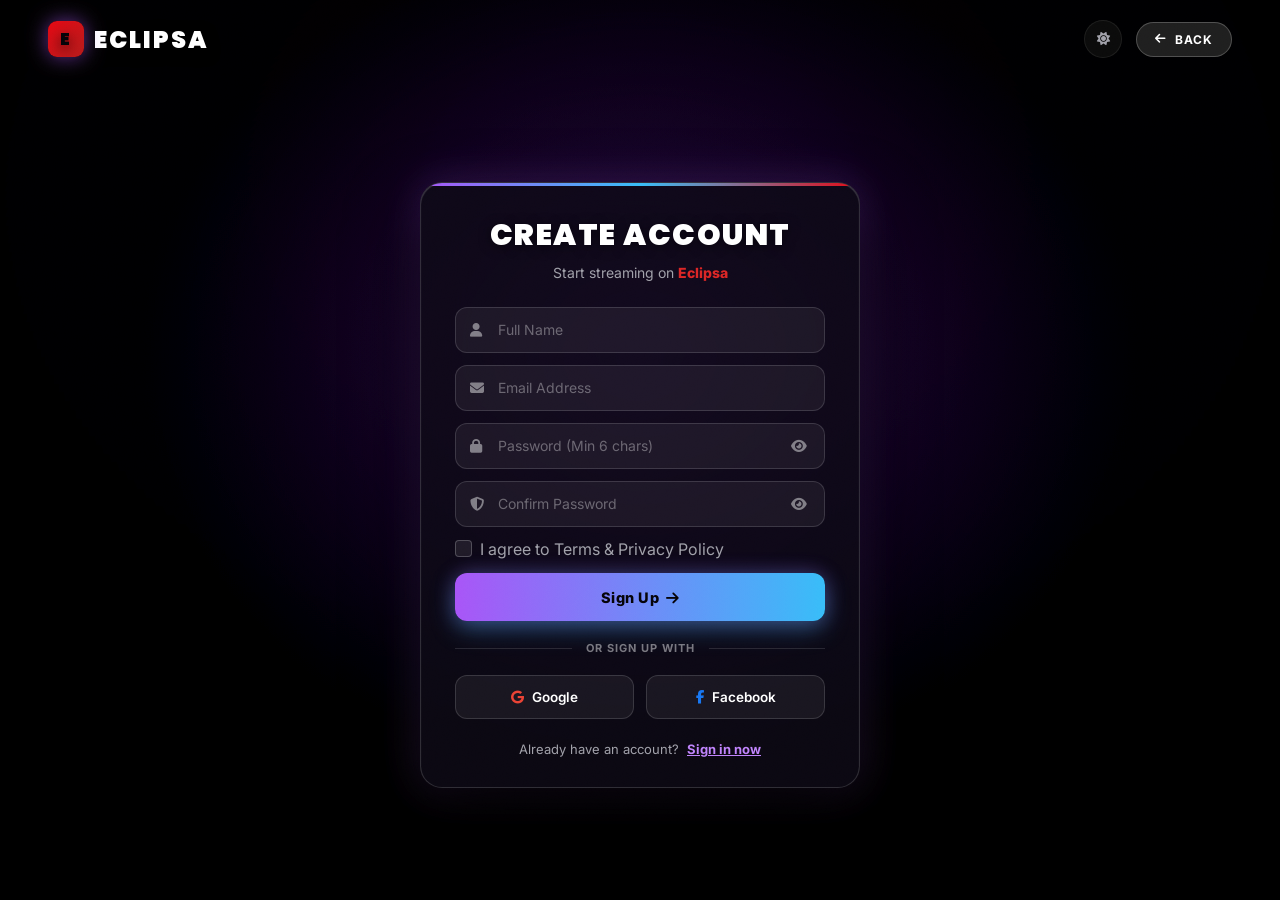
==== index.html @ 53caf072 "Add files via upload" ====
<!DOCTYPE html>
<html lang="en">
<head>
<meta charset="UTF-8">
<meta name="viewport" content="width=device-width, initial-scale=1.0">
<title>Eclipsa — Stream Cinema. Feel Everything.</title>
<link rel="stylesheet" href="style.css">
<link rel="stylesheet" href="https://cdnjs.cloudflare.com/ajax/libs/font-awesome/6.5.1/css/all.min.css">
<script>
  // The first visit begins with account creation; signed-in members continue to the home page.
  try {
    const savedUser = JSON.parse(localStorage.getItem('eclipsa_user') || 'null');
    if (!savedUser || !savedUser.loggedIn) window.location.replace('signup.html');
  } catch (error) {
    window.location.replace('signup.html');
  }
</script>
</head>
<body>

<!-- Ambient background: aurora blobs + mesh grid, sits behind everything -->
<div class="ambient" aria-hidden="true">
  <div class="blob b1"></div>
  <div class="blob b2"></div>
  <div class="blob b3"></div>
  <div class="blob b4"></div>
  <div class="grid-mesh"></div>
</div>

<!-- ============ NAVBAR ============ -->
<header class="navbar" id="navbar">
  <a href="#" class="brand">
    <span class="mark">E</span>
    ECLIPSA
  </a>

  <nav class="nav-links">
    <a href="#" class="active">Home</a>
    <a href="movies.html">Movies</a>
    <a href="series.html">Series</a>
    <a href="anime.html">Anime</a>
  </nav>

  <div class="nav-actions">
    <div class="search-wrap" id="searchWrap">
      <div class="search-pill">
        <input type="text" id="searchInput" placeholder="Search movies, series..." autocomplete="off">
        <button type="button" id="searchBtn" aria-label="Search"><i class="fas fa-search"></i></button>
      </div>
      <div class="search-results-dropdown" id="searchResultsDropdown" role="listbox"></div>
    </div>
    <button class="icon-btn" aria-label="Notifications"><i class="fas fa-bell"></i><span class="ping"></span></button>
    <button class="icon-btn theme-toggle" type="button" aria-label="Switch to light theme" title="Switch theme"><i class="fas fa-sun"></i></button>
    
    <div class="user-menu-wrap" id="userMenuWrap">
      <a href="signup.html" class="nav-signin-link" id="navSignInLink"><i class="fas fa-user-plus"></i> <span>Sign Up</span></a>
      <button class="avatar-btn" id="navAvatarBtn" title="Account Menu" style="display:none;" aria-expanded="false">U</button>
      <div class="user-dropdown" id="userDropdown">
        <div class="user-dropdown-head">
          <div class="user-dropdown-name" id="userNameDisplay">User</div>
          <div class="user-dropdown-email" id="userEmailDisplay">user@example.com</div>
        </div>
        <a href="#watchlist"><i class="fas fa-heart"></i> My Watchlist</a>
        <a href="#settings"><i class="fas fa-sliders"></i> Account Settings</a>
        <button type="button" class="signout-btn" id="signOutBtn"><i class="fas fa-right-from-bracket"></i> Sign Out</button>
      </div>
    </div>

    <button class="icon-btn nav-toggle" aria-label="Menu"><i class="fas fa-bars"></i></button>
  </div>
</header>

<!-- ============ HERO ============ -->
<section class="hero">
  <div class="hero-bg"></div>
  <div class="hero-particles" id="particles"></div>

  <div class="hero-content">
    <div class="hero-badges">
      <span class="chip">✦ All 5 Seasons</span>
      <span class="chip">4K Ultra HD</span>
    </div>

    <h4 id="hero-kicker"><span class="live-dot"></span>Prestige Drama · 16 Primetime Emmys</h4>

    <h1 id="hero-title">Breaking <span class="grad">Bad</span></h1>

    <div class="hero-meta" id="hero-meta">
      <span class="rating"><i class="fas fa-star"></i> 9.5 IMDb</span>
      <span class="dot-sep"></span>
      <span>5 Seasons</span>
      <span class="dot-sep"></span>
      <span>2008–2013</span>
      <span class="dot-sep"></span>
      <span>Crime · Drama · Thriller</span>
    </div>

    <p class="desc" id="hero-desc">
      A high school chemistry teacher diagnosed with inoperable lung cancer turns to manufacturing and selling methamphetamine to secure his family’s financial future.
    </p>

    <div class="hero-cta">
      <button class="btn btn-primary" data-ripple><i class="fas fa-play"></i> Watch Now</button>
      <button class="btn btn-ghost" data-ripple><i class="fas fa-film"></i> Watch Trailer</button>
      <button class="btn btn-icon-circle" id="heroAddListBtn" data-ripple aria-label="Add to list" title="Add to My List"><i class="fas fa-plus"></i></button>
    </div>

    <div class="hero-specs">
      <div class="spec-tag"><i class="fas fa-tv"></i> 4K Ultra HD</div>
      <div class="spec-tag"><i class="fas fa-volume-up"></i> Dolby Atmos</div>
      <div class="spec-tag"><i class="fas fa-closed-captioning"></i> CC &amp; 14 Languages</div>
      <div class="spec-tag"><i class="fas fa-shield-alt"></i> TV-MA / 18+</div>
    </div>
  </div>

  <div class="scroll-cue"><span>Scroll</span><span class="line"></span></div>
  <div class="hero-slider-nav" aria-label="Hero slider controls">
    <button class="hero-nav-arrow" id="heroPrevBtn" aria-label="Previous featured title" title="Previous title">
      <i class="fas fa-chevron-left"></i>
    </button>
    <div class="hero-pagination" aria-label="Featured titles">
      <button class="is-active" type="button" aria-label="Show featured title 1"></button>
      <button type="button" aria-label="Show featured title 2"></button>
      <button type="button" aria-label="Show featured title 3"></button>
      <button type="button" aria-label="Show featured title 4"></button>
      <button type="button" aria-label="Show featured title 5"></button>
      <button type="button" aria-label="Show featured title 6"></button>
    </div>
    <button class="hero-nav-arrow" id="heroNextBtn" aria-label="Next featured title" title="Next title">
      <i class="fas fa-chevron-right"></i>
    </button>
  </div>
</section>

<!-- ============ STICKY GENRE FILTER BAR ============ -->
<div class="filter-bar-wrap" id="filterBarWrap">
  <div class="wrap">
    <div class="filter-bar" id="filterBar" role="tablist" aria-label="Catalog genre filters">
      <button class="filter-pill is-active" data-filter="all" type="button"><i class="fas fa-border-all"></i> All Titles</button>
      <button class="filter-pill" data-filter="trending" type="button"><i class="fas fa-fire"></i> Trending</button>
      <button class="filter-pill" data-filter="action" type="button"><i class="fas fa-bolt"></i> Action</button>
      <button class="filter-pill" data-filter="drama" type="button"><i class="fas fa-masks-theater"></i> Drama</button>
      <button class="filter-pill" data-filter="crime" type="button"><i class="fas fa-user-secret"></i> Crime</button>
      <button class="filter-pill" data-filter="sci-fi" type="button"><i class="fas fa-rocket"></i> Sci-Fi</button>
      <button class="filter-pill" data-filter="thriller" type="button"><i class="fas fa-skull"></i> Thriller</button>
      <button class="filter-pill" data-filter="fantasy" type="button"><i class="fas fa-wand-magic-sparkles"></i> Fantasy</button>
      <button class="filter-pill" data-filter="comedy" type="button"><i class="fas fa-face-laugh-beam"></i> Comedy</button>
    </div>
  </div>
</div>

<!-- ============ 1. TRENDING NOW ============ -->
<section id="trending" class="wrap reveal">
  <div class="section-head">
    <div>
      <span class="eyebrow">Top 10 Today</span>
      <h2>Trending Now</h2>
      <p>The most-watched movies and series across the globe right now.</p>
    </div>
    <div class="section-actions">
      <a href="#discovery" class="view-all-link">Explore All <i class="fas fa-arrow-right"></i></a>
      <div class="rail-controls">
        <button class="rail-btn" data-scroll="#trending-row" data-dir="-1" aria-label="Scroll left"><i class="fas fa-chevron-left"></i></button>
        <button class="rail-btn" data-scroll="#trending-row" data-dir="1" aria-label="Scroll right"><i class="fas fa-chevron-right"></i></button>
      </div>
    </div>
  </div>

  <div class="row-scroller" id="trending-row">
    <div class="movie-card" data-ripple>
      <div class="card-media">
        <span class="card-badge rank">#01</span>
        <img src="pictures/genre-scifi.jpg" alt="Dune: Part Two" loading="lazy">
        <div class="card-play"><i class="fas fa-play"></i></div>
      </div>
      <div class="card-info">
        <h5>Dune: Part Two</h5>
        <div class="card-tags"><span class="star-rating"><i class="fas fa-star"></i> 8.9</span> <span class="sep">•</span> <span>2024</span> <span class="sep">•</span> <span>Sci-Fi · Adventure</span></div>
      </div>
    </div>
    <div class="movie-card" data-ripple>
      <div class="card-media">
        <span class="card-badge rank">#02</span>
        <img src="pictures/hero-crime-thriller.jpg" alt="The Batman" loading="lazy">
        <div class="card-play"><i class="fas fa-play"></i></div>
      </div>
      <div class="card-info">
        <h5>The Batman</h5>
        <div class="card-tags"><span class="star-rating"><i class="fas fa-star"></i> 8.8</span> <span class="sep">•</span> <span>2022</span> <span class="sep">•</span> <span>Action · Crime</span></div>
      </div>
    </div>
    <div class="movie-card" data-ripple>
      <div class="card-media">
        <span class="card-badge rank">#03</span>
        <img src="pictures/genre-drama.jpg" alt="Oppenheimer" loading="lazy">
        <div class="card-play"><i class="fas fa-play"></i></div>
      </div>
      <div class="card-info">
        <h5>Oppenheimer</h5>
        <div class="card-tags"><span class="star-rating"><i class="fas fa-star"></i> 9.0</span> <span class="sep">•</span> <span>2023</span> <span class="sep">•</span> <span>Biography · Drama</span></div>
      </div>
    </div>
    <div class="movie-card" data-ripple>
      <div class="card-media">
        <span class="card-badge rank">#04</span>
        <img src="pictures/bar2.jpeg" alt="Captain America: The Winter Soldier" loading="lazy">
        <div class="card-play"><i class="fas fa-play"></i></div>
      </div>
      <div class="card-info">
        <h5>Captain America: Winter Soldier</h5>
        <div class="card-tags"><span class="star-rating"><i class="fas fa-star"></i> 8.7</span> <span class="sep">•</span> <span>2024</span> <span class="sep">•</span> <span>Action · Marvel</span></div>
      </div>
    </div>
    <div class="movie-card" data-ripple>
      <div class="card-media">
        <span class="card-badge rank">#05</span>
        <img src="pictures/genre-action.jpg" alt="Shōgun" loading="lazy">
        <div class="card-play"><i class="fas fa-play"></i></div>
      </div>
      <div class="card-info">
        <h5>Shōgun</h5>
        <div class="card-tags"><span class="star-rating"><i class="fas fa-star"></i> 9.1</span> <span class="sep">•</span> <span>2024</span> <span class="sep">•</span> <span>Historical · Drama</span></div>
      </div>
    </div>
    <div class="movie-card" data-ripple>
      <div class="card-media">
        <span class="card-badge rank">#06</span>
        <img src="pictures/bar1.jpeg" alt="The Avengers" loading="lazy">
        <div class="card-play"><i class="fas fa-play"></i></div>
      </div>
      <div class="card-info">
        <h5>The Avengers</h5>
        <div class="card-tags"><span class="star-rating"><i class="fas fa-star"></i> 8.5</span> <span class="sep">•</span> <span>2024</span> <span class="sep">•</span> <span>Action · Sci-Fi</span></div>
      </div>
    </div>
    <div class="movie-card" data-ripple>
      <div class="card-media">
        <span class="card-badge rank">#07</span>
        <img src="pictures/hero-mystery-night.jpg" alt="The Last of Us" loading="lazy">
        <div class="card-play"><i class="fas fa-play"></i></div>
      </div>
      <div class="card-info">
        <h5>The Last of Us</h5>
        <div class="card-tags"><span class="star-rating"><i class="fas fa-star"></i> 8.8</span> <span class="sep">•</span> <span>2023</span> <span class="sep">•</span> <span>Drama · Sci-Fi</span></div>
      </div>
    </div>
    <div class="movie-card" data-ripple>
      <div class="card-media">
        <span class="card-badge rank">#08</span>
        <img src="pictures/hero-scifi-epic.jpg" alt="Horizon: Beyond Colony" loading="lazy">
        <div class="card-play"><i class="fas fa-play"></i></div>
      </div>
      <div class="card-info">
        <h5>Horizon: Beyond Colony</h5>
        <div class="card-tags"><span class="star-rating"><i class="fas fa-star"></i> 9.2</span> <span class="sep">•</span> <span>2026</span> <span class="sep">•</span> <span>Sci-Fi · Mystery</span></div>
      </div>
    </div>
  </div>
</section>

<!-- ============ 2. NEW RELEASES ============ -->
<section id="new-releases" class="wrap reveal">
  <div class="section-head">
    <div>
      <span class="eyebrow">Just Landed</span>
      <h2>New Releases</h2>
      <p>Fresh from theaters and premiere studios, straight to your screen.</p>
    </div>
    <div class="section-actions">
      <a href="#discovery" class="view-all-link">View All <i class="fas fa-arrow-right"></i></a>
      <div class="rail-controls">
        <button class="rail-btn" data-scroll="#new-row" data-dir="-1" aria-label="Scroll left"><i class="fas fa-chevron-left"></i></button>
        <button class="rail-btn" data-scroll="#new-row" data-dir="1" aria-label="Scroll right"><i class="fas fa-chevron-right"></i></button>
      </div>
    </div>
  </div>

  <div class="row-scroller" id="new-row">
    <div class="movie-card" data-ripple>
      <div class="card-media">
        <span class="card-badge blue">NEW · 4K</span>
        <img src="pictures/hero-crime-thriller.jpg" alt="Crimson Asphalt Protocol" loading="lazy">
        <div class="card-play"><i class="fas fa-play"></i></div>
      </div>
      <div class="card-info">
        <h5>Crimson Asphalt Protocol</h5>
        <div class="card-tags"><span class="star-rating"><i class="fas fa-star"></i> 8.9</span> <span class="sep">•</span> <span>2026</span> <span class="sep">•</span> <span>Crime Noir</span></div>
      </div>
    </div>
    <div class="movie-card" data-ripple>
      <div class="card-media">
        <span class="card-badge blue">NEW · 4K</span>
        <img src="pictures/hero-action-epic.jpg" alt="Iron Vanguard Reckoning" loading="lazy">
        <div class="card-play"><i class="fas fa-play"></i></div>
      </div>
      <div class="card-info">
        <h5>Iron Vanguard Reckoning</h5>
        <div class="card-tags"><span class="star-rating"><i class="fas fa-star"></i> 8.8</span> <span class="sep">•</span> <span>2026</span> <span class="sep">•</span> <span>Action · War</span></div>
      </div>
    </div>
    <div class="movie-card" data-ripple>
      <div class="card-media">
        <span class="card-badge blue">NEW</span>
        <img src="pictures/hero-mystery-night.jpg" alt="Whispering Tides" loading="lazy">
        <div class="card-play"><i class="fas fa-play"></i></div>
      </div>
      <div class="card-info">
        <h5>Whispering Tides</h5>
        <div class="card-tags"><span class="star-rating"><i class="fas fa-star"></i> 9.0</span> <span class="sep">•</span> <span>2026</span> <span class="sep">•</span> <span>Mystery · Drama</span></div>
      </div>
    </div>
    <div class="movie-card" data-ripple>
      <div class="card-media">
        <span class="card-badge blue">NEW · 4K</span>
        <img src="pictures/hero-fantasy-quest.jpg" alt="Crown of Ascent" loading="lazy">
        <div class="card-play"><i class="fas fa-play"></i></div>
      </div>
      <div class="card-info">
        <h5>Crown of Ascent</h5>
        <div class="card-tags"><span class="star-rating"><i class="fas fa-star"></i> 9.3</span> <span class="sep">•</span> <span>2026</span> <span class="sep">•</span> <span>Epic Fantasy</span></div>
      </div>
    </div>
    <div class="movie-card" data-ripple>
      <div class="card-media">
        <span class="card-badge blue">NEW</span>
        <img src="pictures/hero-psycho-thriller.jpg" alt="The Glass Alibi" loading="lazy">
        <div class="card-play"><i class="fas fa-play"></i></div>
      </div>
      <div class="card-info">
        <h5>The Glass Alibi</h5>
        <div class="card-tags"><span class="star-rating"><i class="fas fa-star"></i> 9.1</span> <span class="sep">•</span> <span>2026</span> <span class="sep">•</span> <span>Psychological</span></div>
      </div>
    </div>
    <div class="movie-card" data-ripple>
      <div class="card-media">
        <span class="card-badge blue">NEW</span>
        <img src="pictures/bar4.jpeg" alt="The Long Static" loading="lazy">
        <div class="card-play"><i class="fas fa-play"></i></div>
      </div>
      <div class="card-info">
        <h5>The Long Static</h5>
        <div class="card-tags"><span class="star-rating"><i class="fas fa-star"></i> 8.2</span> <span class="sep">•</span> <span>2026</span> <span class="sep">•</span> <span>Mystery · Thriller</span></div>
      </div>
    </div>
    <div class="movie-card" data-ripple>
      <div class="card-media">
        <span class="card-badge blue">NEW</span>
        <img src="pictures/bar5.jpeg" alt="Ashfield Chronicles" loading="lazy">
        <div class="card-play"><i class="fas fa-play"></i></div>
      </div>
      <div class="card-info">
        <h5>Ashfield Chronicles</h5>
        <div class="card-tags"><span class="star-rating"><i class="fas fa-star"></i> 8.4</span> <span class="sep">•</span> <span>2026</span> <span class="sep">•</span> <span>Crime · Drama</span></div>
      </div>
    </div>
    <div class="movie-card" data-ripple>
      <div class="card-media">
        <span class="card-badge blue">NEW</span>
        <img src="pictures/bar18.jpeg" alt="Paper Moons" loading="lazy">
        <div class="card-play"><i class="fas fa-play"></i></div>
      </div>
      <div class="card-info">
        <h5>Paper Moons</h5>
        <div class="card-tags"><span class="star-rating"><i class="fas fa-star"></i> 8.0</span> <span class="sep">•</span> <span>2026</span> <span class="sep">•</span> <span>Fantasy</span></div>
      </div>
    </div>
  </div>
</section>

<!-- ============ 3. CLASSIC MUST-WATCH ============ -->
<section id="classics" class="wrap reveal">
  <div class="section-head">
    <div>
      <span class="eyebrow">Timeless Cinema</span>
      <h2>Classic Must-Watch</h2>
      <p>Curated legendary masterpieces and cinematic landmarks of all time.</p>
    </div>
    <div class="section-actions">
      <a href="#discovery" class="view-all-link">View All <i class="fas fa-arrow-right"></i></a>
      <div class="rail-controls">
        <button class="rail-btn" data-scroll="#classics-row" data-dir="-1" aria-label="Scroll left"><i class="fas fa-chevron-left"></i></button>
        <button class="rail-btn" data-scroll="#classics-row" data-dir="1" aria-label="Scroll right"><i class="fas fa-chevron-right"></i></button>
      </div>
    </div>
  </div>

  <div class="row-scroller" id="classics-row">
    <div class="movie-card" data-ripple>
      <div class="card-media">
        <span class="card-badge gold">CLASSIC</span>
        <img src="pictures/art-godfather.jpg" alt="The Godfather" loading="lazy">
        <div class="card-play"><i class="fas fa-play"></i></div>
      </div>
      <div class="card-info">
        <h5>The Godfather</h5>
        <div class="card-tags"><span class="star-rating"><i class="fas fa-star"></i> 9.2</span> <span class="sep">•</span> <span>1972</span> <span class="sep">•</span> <span>Crime · Drama</span></div>
      </div>
    </div>
    <div class="movie-card" data-ripple>
      <div class="card-media">
        <span class="card-badge gold">CLASSIC</span>
        <img src="pictures/genre-comedy.jpg" alt="Pulp Fiction" loading="lazy">
        <div class="card-play"><i class="fas fa-play"></i></div>
      </div>
      <div class="card-info">
        <h5>Pulp Fiction</h5>
        <div class="card-tags"><span class="star-rating"><i class="fas fa-star"></i> 8.9</span> <span class="sep">•</span> <span>1994</span> <span class="sep">•</span> <span>Crime · Drama</span></div>
      </div>
    </div>
    <div class="movie-card" data-ripple>
      <div class="card-media">
        <span class="card-badge gold">CLASSIC</span>
        <img src="pictures/genre-thriller.jpg" alt="The Dark Knight" loading="lazy">
        <div class="card-play"><i class="fas fa-play"></i></div>
      </div>
      <div class="card-info">
        <h5>The Dark Knight</h5>
        <div class="card-tags"><span class="star-rating"><i class="fas fa-star"></i> 9.0</span> <span class="sep">•</span> <span>2008</span> <span class="sep">•</span> <span>Action · Crime</span></div>
      </div>
    </div>
    <div class="movie-card" data-ripple>
      <div class="card-media">
        <span class="card-badge gold">CLASSIC</span>
        <img src="pictures/genre-scifi.jpg" alt="Interstellar" loading="lazy">
        <div class="card-play"><i class="fas fa-play"></i></div>
      </div>
      <div class="card-info">
        <h5>Interstellar</h5>
        <div class="card-tags"><span class="star-rating"><i class="fas fa-star"></i> 8.7</span> <span class="sep">•</span> <span>2014</span> <span class="sep">•</span> <span>Sci-Fi · Adventure</span></div>
      </div>
    </div>
    <div class="movie-card" data-ripple>
      <div class="card-media">
        <span class="card-badge gold">CLASSIC</span>
        <img src="pictures/hero-psycho-thriller.jpg" alt="Fight Club" loading="lazy">
        <div class="card-play"><i class="fas fa-play"></i></div>
      </div>
      <div class="card-info">
        <h5>Fight Club</h5>
        <div class="card-tags"><span class="star-rating"><i class="fas fa-star"></i> 8.8</span> <span class="sep">•</span> <span>1999</span> <span class="sep">•</span> <span>Drama · Mystery</span></div>
      </div>
    </div>
    <div class="movie-card" data-ripple>
      <div class="card-media">
        <span class="card-badge gold">CLASSIC</span>
        <img src="pictures/bar11.jpeg" alt="Breaking Bad" loading="lazy">
        <div class="card-play"><i class="fas fa-play"></i></div>
      </div>
      <div class="card-info">
        <h5>Breaking Bad</h5>
        <div class="card-tags"><span class="star-rating"><i class="fas fa-star"></i> 9.5</span> <span class="sep">•</span> <span>2008</span> <span class="sep">•</span> <span>Crime · Drama</span></div>
      </div>
    </div>
    <div class="movie-card" data-ripple>
      <div class="card-media">
        <span class="card-badge gold">CLASSIC</span>
        <img src="pictures/genre-fantasy.jpg" alt="The Lord of the Rings" loading="lazy">
        <div class="card-play"><i class="fas fa-play"></i></div>
      </div>
      <div class="card-info">
        <h5>The Lord of the Rings</h5>
        <div class="card-tags"><span class="star-rating"><i class="fas fa-star"></i> 9.0</span> <span class="sep">•</span> <span>2003</span> <span class="sep">•</span> <span>Fantasy · Epic</span></div>
      </div>
    </div>
    <div class="movie-card" data-ripple>
      <div class="card-media">
        <span class="card-badge gold">CLASSIC</span>
        <img src="pictures/hero-velvet-hour.png" alt="Inception" loading="lazy">
        <div class="card-play"><i class="fas fa-play"></i></div>
      </div>
      <div class="card-info">
        <h5>Inception</h5>
        <div class="card-tags"><span class="star-rating"><i class="fas fa-star"></i> 8.8</span> <span class="sep">•</span> <span>2010</span> <span class="sep">•</span> <span>Sci-Fi · Thriller</span></div>
      </div>
    </div>
    <div class="movie-card" data-ripple>
      <div class="card-media">
        <span class="card-badge gold">CLASSIC</span>
        <img src="pictures/bar14.jpeg" alt="The Shawshank Redemption" loading="lazy">
        <div class="card-play"><i class="fas fa-play"></i></div>
      </div>
      <div class="card-info">
        <h5>Shawshank Redemption</h5>
        <div class="card-tags"><span class="star-rating"><i class="fas fa-star"></i> 9.3</span> <span class="sep">•</span> <span>1994</span> <span class="sep">•</span> <span>Drama</span></div>
      </div>
    </div>
  </div>
</section>

<!-- ============ 4. TOP RATED ============ -->
<section id="top-rated" class="wrap reveal">
  <div class="section-head">
    <div>
      <span class="eyebrow">Highest Rated</span>
      <h2>Top Rated Masterpieces</h2>
      <p>Critically acclaimed titles with the highest global audience reviews.</p>
    </div>
    <div class="section-actions">
      <a href="#discovery" class="view-all-link">View All <i class="fas fa-arrow-right"></i></a>
      <div class="rail-controls">
        <button class="rail-btn" data-scroll="#top-rated-row" data-dir="-1" aria-label="Scroll left"><i class="fas fa-chevron-left"></i></button>
        <button class="rail-btn" data-scroll="#top-rated-row" data-dir="1" aria-label="Scroll right"><i class="fas fa-chevron-right"></i></button>
      </div>
    </div>
  </div>

  <div class="row-scroller" id="top-rated-row">
    <div class="movie-card" data-ripple>
      <div class="card-media">
        <span class="card-badge gold"><i class="fas fa-star"></i> 9.4</span>
        <img src="pictures/bar17.jpeg" alt="Chernobyl" loading="lazy">
        <div class="card-play"><i class="fas fa-play"></i></div>
      </div>
      <div class="card-info">
        <h5>Chernobyl</h5>
        <div class="card-tags"><span class="star-rating"><i class="fas fa-star"></i> 9.4</span> <span class="sep">•</span> <span>2019</span> <span class="sep">•</span> <span>Drama · History</span></div>
      </div>
    </div>
    <div class="movie-card" data-ripple>
      <div class="card-media">
        <span class="card-badge gold"><i class="fas fa-star"></i> 9.3</span>
        <img src="pictures/genre-fantasy.jpg" alt="Arcane" loading="lazy">
        <div class="card-play"><i class="fas fa-play"></i></div>
      </div>
      <div class="card-info">
        <h5>Arcane</h5>
        <div class="card-tags"><span class="star-rating"><i class="fas fa-star"></i> 9.3</span> <span class="sep">•</span> <span>2024</span> <span class="sep">•</span> <span>Animation · Action</span></div>
      </div>
    </div>
    <div class="movie-card" data-ripple>
      <div class="card-media">
        <span class="card-badge gold"><i class="fas fa-star"></i> 9.2</span>
        <img src="pictures/art-godfather.jpg" alt="The Sopranos" loading="lazy">
        <div class="card-play"><i class="fas fa-play"></i></div>
      </div>
      <div class="card-info">
        <h5>The Sopranos</h5>
        <div class="card-tags"><span class="star-rating"><i class="fas fa-star"></i> 9.2</span> <span class="sep">•</span> <span>2007</span> <span class="sep">•</span> <span>Crime · Drama</span></div>
      </div>
    </div>
    <div class="movie-card" data-ripple>
      <div class="card-media">
        <span class="card-badge gold"><i class="fas fa-star"></i> 9.1</span>
        <img src="pictures/hero-psycho-thriller.jpg" alt="Succession" loading="lazy">
        <div class="card-play"><i class="fas fa-play"></i></div>
      </div>
      <div class="card-info">
        <h5>Succession</h5>
        <div class="card-tags"><span class="star-rating"><i class="fas fa-star"></i> 8.9</span> <span class="sep">•</span> <span>2023</span> <span class="sep">•</span> <span>Drama · Satire</span></div>
      </div>
    </div>
    <div class="movie-card" data-ripple>
      <div class="card-media">
        <span class="card-badge gold"><i class="fas fa-star"></i> 9.0</span>
        <img src="pictures/genre-drama.jpg" alt="Oppenheimer" loading="lazy">
        <div class="card-play"><i class="fas fa-play"></i></div>
      </div>
      <div class="card-info">
        <h5>Oppenheimer</h5>
        <div class="card-tags"><span class="star-rating"><i class="fas fa-star"></i> 9.0</span> <span class="sep">•</span> <span>2023</span> <span class="sep">•</span> <span>Biography · History</span></div>
      </div>
    </div>
    <div class="movie-card" data-ripple>
      <div class="card-media">
        <span class="card-badge gold"><i class="fas fa-star"></i> 8.9</span>
        <img src="pictures/hero-scifi-epic.jpg" alt="Dune: Part Two" loading="lazy">
        <div class="card-play"><i class="fas fa-play"></i></div>
      </div>
      <div class="card-info">
        <h5>Dune: Part Two</h5>
        <div class="card-tags"><span class="star-rating"><i class="fas fa-star"></i> 8.9</span> <span class="sep">•</span> <span>2024</span> <span class="sep">•</span> <span>Sci-Fi · Adventure</span></div>
      </div>
    </div>
    <div class="movie-card" data-ripple>
      <div class="card-media">
        <span class="card-badge gold"><i class="fas fa-star"></i> 8.8</span>
        <img src="pictures/bar12.jpeg" alt="Severance" loading="lazy">
        <div class="card-play"><i class="fas fa-play"></i></div>
      </div>
      <div class="card-info">
        <h5>Severance</h5>
        <div class="card-tags"><span class="star-rating"><i class="fas fa-star"></i> 8.7</span> <span class="sep">•</span> <span>2024</span> <span class="sep">•</span> <span>Sci-Fi · Mystery</span></div>
      </div>
    </div>
    <div class="movie-card" data-ripple>
      <div class="card-media">
        <span class="card-badge gold"><i class="fas fa-star"></i> 8.6</span>
        <img src="pictures/bar18.jpeg" alt="Spirited Away" loading="lazy">
        <div class="card-play"><i class="fas fa-play"></i></div>
      </div>
      <div class="card-info">
        <h5>Spirited Away</h5>
        <div class="card-tags"><span class="star-rating"><i class="fas fa-star"></i> 8.6</span> <span class="sep">•</span> <span>2001</span> <span class="sep">•</span> <span>Animation · Fantasy</span></div>
      </div>
    </div>
  </div>
</section>

<!-- ============ 5. POPULAR SERIES ============ -->
<section id="popular-series" class="wrap reveal">
  <div class="section-head">
    <div>
      <span class="eyebrow">Binge-Worthy TV</span>
      <h2>Popular Series</h2>
      <p>Addictive prestige dramas, thriller franchises, and global TV phenomena.</p>
    </div>
    <div class="section-actions">
      <a href="#discovery" class="view-all-link">View All <i class="fas fa-arrow-right"></i></a>
      <div class="rail-controls">
        <button class="rail-btn" data-scroll="#series-row" data-dir="-1" aria-label="Scroll left"><i class="fas fa-chevron-left"></i></button>
        <button class="rail-btn" data-scroll="#series-row" data-dir="1" aria-label="Scroll right"><i class="fas fa-chevron-right"></i></button>
      </div>
    </div>
  </div>

  <div class="row-scroller" id="series-row">
    <div class="movie-card" data-ripple>
      <div class="card-media">
        <span class="card-badge blue">SEASON 4</span>
        <img src="pictures/bar8.jpeg" alt="Stranger Things" loading="lazy">
        <div class="card-play"><i class="fas fa-play"></i></div>
      </div>
      <div class="card-info">
        <h5>Stranger Things</h5>
        <div class="card-tags"><span class="star-rating"><i class="fas fa-star"></i> 8.7</span> <span class="sep">•</span> <span>S4</span> <span class="sep">•</span> <span>Sci-Fi · Horror</span></div>
      </div>
    </div>
    <div class="movie-card" data-ripple>
      <div class="card-media">
        <span class="card-badge blue">SEASON 2</span>
        <img src="pictures/hero-mystery-night.jpg" alt="The Last of Us" loading="lazy">
        <div class="card-play"><i class="fas fa-play"></i></div>
      </div>
      <div class="card-info">
        <h5>The Last of Us</h5>
        <div class="card-tags"><span class="star-rating"><i class="fas fa-star"></i> 8.8</span> <span class="sep">•</span> <span>S2</span> <span class="sep">•</span> <span>Drama · Sci-Fi</span></div>
      </div>
    </div>
    <div class="movie-card" data-ripple>
      <div class="card-media">
        <span class="card-badge blue">SEASON 2</span>
        <img src="pictures/hero-fantasy-quest.jpg" alt="House of the Dragon" loading="lazy">
        <div class="card-play"><i class="fas fa-play"></i></div>
      </div>
      <div class="card-info">
        <h5>House of the Dragon</h5>
        <div class="card-tags"><span class="star-rating"><i class="fas fa-star"></i> 8.6</span> <span class="sep">•</span> <span>S2</span> <span class="sep">•</span> <span>Action · Fantasy</span></div>
      </div>
    </div>
    <div class="movie-card" data-ripple>
      <div class="card-media">
        <span class="card-badge blue">SEASON 3</span>
        <img src="pictures/bar15.jpeg" alt="The Bear" loading="lazy">
        <div class="card-play"><i class="fas fa-play"></i></div>
      </div>
      <div class="card-info">
        <h5>The Bear</h5>
        <div class="card-tags"><span class="star-rating"><i class="fas fa-star"></i> 8.6</span> <span class="sep">•</span> <span>S3</span> <span class="sep">•</span> <span>Comedy · Drama</span></div>
      </div>
    </div>
    <div class="movie-card" data-ripple>
      <div class="card-media">
        <span class="card-badge blue">SEASON 1</span>
        <img src="pictures/genre-action.jpg" alt="Shōgun" loading="lazy">
        <div class="card-play"><i class="fas fa-play"></i></div>
      </div>
      <div class="card-info">
        <h5>Shōgun</h5>
        <div class="card-tags"><span class="star-rating"><i class="fas fa-star"></i> 9.1</span> <span class="sep">•</span> <span>S1</span> <span class="sep">•</span> <span>Drama · History</span></div>
      </div>
    </div>
    <div class="movie-card" data-ripple>
      <div class="card-media">
        <span class="card-badge blue">COMPLETE</span>
        <img src="pictures/hero-crime-thriller.jpg" alt="Peaky Blinders" loading="lazy">
        <div class="card-play"><i class="fas fa-play"></i></div>
      </div>
      <div class="card-info">
        <h5>Peaky Blinders</h5>
        <div class="card-tags"><span class="star-rating"><i class="fas fa-star"></i> 8.8</span> <span class="sep">•</span> <span>S6</span> <span class="sep">•</span> <span>Crime · Drama</span></div>
      </div>
    </div>
    <div class="movie-card" data-ripple>
      <div class="card-media">
        <span class="card-badge blue">SEASON 2</span>
        <img src="pictures/bar5.jpeg" alt="Mindhunter" loading="lazy">
        <div class="card-play"><i class="fas fa-play"></i></div>
      </div>
      <div class="card-info">
        <h5>Mindhunter</h5>
        <div class="card-tags"><span class="star-rating"><i class="fas fa-star"></i> 8.6</span> <span class="sep">•</span> <span>S2</span> <span class="sep">•</span> <span>Crime · Thriller</span></div>
      </div>
    </div>
    <div class="movie-card" data-ripple>
      <div class="card-media">
        <span class="card-badge blue">SEASON 4</span>
        <img src="pictures/bar16.jpeg" alt="True Detective" loading="lazy">
        <div class="card-play"><i class="fas fa-play"></i></div>
      </div>
      <div class="card-info">
        <h5>True Detective</h5>
        <div class="card-tags"><span class="star-rating"><i class="fas fa-star"></i> 8.9</span> <span class="sep">•</span> <span>S4</span> <span class="sep">•</span> <span>Crime · Mystery</span></div>
      </div>
    </div>
  </div>
</section>

<!-- ============ 6. ACTION & THRILLER ============ -->
<section id="action-thriller" class="wrap reveal">
  <div class="section-head">
    <div>
      <span class="eyebrow">High Adrenaline</span>
      <h2>Action &amp; Thriller</h2>
      <p>Explosive blockbusters, lethal operatives, and high-octane chases.</p>
    </div>
    <div class="section-actions">
      <a href="#discovery" class="view-all-link">View All <i class="fas fa-arrow-right"></i></a>
      <div class="rail-controls">
        <button class="rail-btn" data-scroll="#action-row" data-dir="-1" aria-label="Scroll left"><i class="fas fa-chevron-left"></i></button>
        <button class="rail-btn" data-scroll="#action-row" data-dir="1" aria-label="Scroll right"><i class="fas fa-chevron-right"></i></button>
      </div>
    </div>
  </div>

  <div class="row-scroller" id="action-row">
    <div class="movie-card" data-ripple>
      <div class="card-media">
        <span class="card-badge">ACTION</span>
        <img src="pictures/genre-action.jpg" alt="John Wick: Chapter 4" loading="lazy">
        <div class="card-play"><i class="fas fa-play"></i></div>
      </div>
      <div class="card-info">
        <h5>John Wick: Chapter 4</h5>
        <div class="card-tags"><span class="star-rating"><i class="fas fa-star"></i> 8.7</span> <span class="sep">•</span> <span>2023</span> <span class="sep">•</span> <span>Action · Thriller</span></div>
      </div>
    </div>
    <div class="movie-card" data-ripple>
      <div class="card-media">
        <span class="card-badge">ACTION</span>
        <img src="pictures/hero-action-epic.jpg" alt="Top Gun: Maverick" loading="lazy">
        <div class="card-play"><i class="fas fa-play"></i></div>
      </div>
      <div class="card-info">
        <h5>Top Gun: Maverick</h5>
        <div class="card-tags"><span class="star-rating"><i class="fas fa-star"></i> 8.6</span> <span class="sep">•</span> <span>2022</span> <span class="sep">•</span> <span>Action · Drama</span></div>
      </div>
    </div>
    <div class="movie-card" data-ripple>
      <div class="card-media">
        <span class="card-badge">ACTION</span>
        <img src="pictures/bar10.jpeg" alt="Mad Max: Fury Road" loading="lazy">
        <div class="card-play"><i class="fas fa-play"></i></div>
      </div>
      <div class="card-info">
        <h5>Mad Max: Fury Road</h5>
        <div class="card-tags"><span class="star-rating"><i class="fas fa-star"></i> 8.1</span> <span class="sep">•</span> <span>2015</span> <span class="sep">•</span> <span>Action · Adventure</span></div>
      </div>
    </div>
    <div class="movie-card" data-ripple>
      <div class="card-media">
        <span class="card-badge">THRILLER</span>
        <img src="pictures/hero-crime-thriller.jpg" alt="Sicario" loading="lazy">
        <div class="card-play"><i class="fas fa-play"></i></div>
      </div>
      <div class="card-info">
        <h5>Sicario</h5>
        <div class="card-tags"><span class="star-rating"><i class="fas fa-star"></i> 7.8</span> <span class="sep">•</span> <span>2015</span> <span class="sep">•</span> <span>Action · Crime</span></div>
      </div>
    </div>
    <div class="movie-card" data-ripple>
      <div class="card-media">
        <span class="card-badge">THRILLER</span>
        <img src="pictures/genre-thriller.jpg" alt="The Batman" loading="lazy">
        <div class="card-play"><i class="fas fa-play"></i></div>
      </div>
      <div class="card-info">
        <h5>The Batman</h5>
        <div class="card-tags"><span class="star-rating"><i class="fas fa-star"></i> 8.8</span> <span class="sep">•</span> <span>2022</span> <span class="sep">•</span> <span>Crime · Drama</span></div>
      </div>
    </div>
    <div class="movie-card" data-ripple>
      <div class="card-media">
        <span class="card-badge">ACTION</span>
        <img src="pictures/bar4.jpeg" alt="Casino Royale" loading="lazy">
        <div class="card-play"><i class="fas fa-play"></i></div>
      </div>
      <div class="card-info">
        <h5>Casino Royale</h5>
        <div class="card-tags"><span class="star-rating"><i class="fas fa-star"></i> 8.0</span> <span class="sep">•</span> <span>2006</span> <span class="sep">•</span> <span>Action · Thriller</span></div>
      </div>
    </div>
    <div class="movie-card" data-ripple>
      <div class="card-media">
        <span class="card-badge">ACTION</span>
        <img src="pictures/bar9.jpeg" alt="Mission: Impossible" loading="lazy">
        <div class="card-play"><i class="fas fa-play"></i></div>
      </div>
      <div class="card-info">
        <h5>Mission: Impossible</h5>
        <div class="card-tags"><span class="star-rating"><i class="fas fa-star"></i> 8.2</span> <span class="sep">•</span> <span>2023</span> <span class="sep">•</span> <span>Action · Adventure</span></div>
      </div>
    </div>
    <div class="movie-card" data-ripple>
      <div class="card-media">
        <span class="card-badge">THRILLER</span>
        <img src="pictures/bar11.jpeg" alt="Heat" loading="lazy">
        <div class="card-play"><i class="fas fa-play"></i></div>
      </div>
      <div class="card-info">
        <h5>Heat</h5>
        <div class="card-tags"><span class="star-rating"><i class="fas fa-star"></i> 8.3</span> <span class="sep">•</span> <span>1995</span> <span class="sep">•</span> <span>Action · Crime</span></div>
      </div>
    </div>
  </div>
</section>

<!-- ============ 7. SCI-FI & FANTASY ============ -->
<section id="scifi-fantasy" class="wrap reveal">
  <div class="section-head">
    <div>
      <span class="eyebrow">Other Worlds</span>
      <h2>Sci-Fi &amp; Fantasy</h2>
      <p>Mind-bending futures, cosmic epics, and magical realms.</p>
    </div>
    <div class="section-actions">
      <a href="#discovery" class="view-all-link">View All <i class="fas fa-arrow-right"></i></a>
      <div class="rail-controls">
        <button class="rail-btn" data-scroll="#scifi-row" data-dir="-1" aria-label="Scroll left"><i class="fas fa-chevron-left"></i></button>
        <button class="rail-btn" data-scroll="#scifi-row" data-dir="1" aria-label="Scroll right"><i class="fas fa-chevron-right"></i></button>
      </div>
    </div>
  </div>

  <div class="row-scroller" id="scifi-row">
    <div class="movie-card" data-ripple>
      <div class="card-media">
        <span class="card-badge blue">SCI-FI</span>
        <img src="pictures/genre-scifi.jpg" alt="Blade Runner 2049" loading="lazy">
        <div class="card-play"><i class="fas fa-play"></i></div>
      </div>
      <div class="card-info">
        <h5>Blade Runner 2049</h5>
        <div class="card-tags"><span class="star-rating"><i class="fas fa-star"></i> 8.0</span> <span class="sep">•</span> <span>2017</span> <span class="sep">•</span> <span>Sci-Fi · Mystery</span></div>
      </div>
    </div>
    <div class="movie-card" data-ripple>
      <div class="card-media">
        <span class="card-badge blue">ANIME</span>
        <img src="pictures/hero-neon-quest.png" alt="Cyberpunk: Edgerunners" loading="lazy">
        <div class="card-play"><i class="fas fa-play"></i></div>
      </div>
      <div class="card-info">
        <h5>Cyberpunk: Edgerunners</h5>
        <div class="card-tags"><span class="star-rating"><i class="fas fa-star"></i> 8.3</span> <span class="sep">•</span> <span>2022</span> <span class="sep">•</span> <span>Animation · Sci-Fi</span></div>
      </div>
    </div>
    <div class="movie-card" data-ripple>
      <div class="card-media">
        <span class="card-badge blue">SCI-FI</span>
        <img src="pictures/hero-scifi-epic.jpg" alt="Dune" loading="lazy">
        <div class="card-play"><i class="fas fa-play"></i></div>
      </div>
      <div class="card-info">
        <h5>Dune</h5>
        <div class="card-tags"><span class="star-rating"><i class="fas fa-star"></i> 8.2</span> <span class="sep">•</span> <span>2021</span> <span class="sep">•</span> <span>Sci-Fi · Adventure</span></div>
      </div>
    </div>
    <div class="movie-card" data-ripple>
      <div class="card-media">
        <span class="card-badge blue">SCI-FI</span>
        <img src="pictures/hero-after-dark.png" alt="The Matrix" loading="lazy">
        <div class="card-play"><i class="fas fa-play"></i></div>
      </div>
      <div class="card-info">
        <h5>The Matrix</h5>
        <div class="card-tags"><span class="star-rating"><i class="fas fa-star"></i> 8.7</span> <span class="sep">•</span> <span>1999</span> <span class="sep">•</span> <span>Sci-Fi · Action</span></div>
      </div>
    </div>
    <div class="movie-card" data-ripple>
      <div class="card-media">
        <span class="card-badge blue">SCI-FI</span>
        <img src="pictures/hero-skybound.png" alt="Avatar: The Way of Water" loading="lazy">
        <div class="card-play"><i class="fas fa-play"></i></div>
      </div>
      <div class="card-info">
        <h5>Avatar: Way of Water</h5>
        <div class="card-tags"><span class="star-rating"><i class="fas fa-star"></i> 7.6</span> <span class="sep">•</span> <span>2022</span> <span class="sep">•</span> <span>Sci-Fi · Action</span></div>
      </div>
    </div>
    <div class="movie-card" data-ripple>
      <div class="card-media">
        <span class="card-badge blue">SCI-FI</span>
        <img src="pictures/bar8.jpeg" alt="Foundation" loading="lazy">
        <div class="card-play"><i class="fas fa-play"></i></div>
      </div>
      <div class="card-info">
        <h5>Foundation</h5>
        <div class="card-tags"><span class="star-rating"><i class="fas fa-star"></i> 7.6</span> <span class="sep">•</span> <span>2023</span> <span class="sep">•</span> <span>Sci-Fi · Drama</span></div>
      </div>
    </div>
    <div class="movie-card" data-ripple>
      <div class="card-media">
        <span class="card-badge blue">FANTASY</span>
        <img src="pictures/genre-fantasy.jpg" alt="Game of Thrones" loading="lazy">
        <div class="card-play"><i class="fas fa-play"></i></div>
      </div>
      <div class="card-info">
        <h5>Game of Thrones</h5>
        <div class="card-tags"><span class="star-rating"><i class="fas fa-star"></i> 9.2</span> <span class="sep">•</span> <span>2019</span> <span class="sep">•</span> <span>Fantasy · Drama</span></div>
      </div>
    </div>
    <div class="movie-card" data-ripple>
      <div class="card-media">
        <span class="card-badge blue">FANTASY</span>
        <img src="pictures/hero-fantasy-quest.jpg" alt="Arcane" loading="lazy">
        <div class="card-play"><i class="fas fa-play"></i></div>
      </div>
      <div class="card-info">
        <h5>Arcane</h5>
        <div class="card-tags"><span class="star-rating"><i class="fas fa-star"></i> 9.0</span> <span class="sep">•</span> <span>2024</span> <span class="sep">•</span> <span>Animation · Fantasy</span></div>
      </div>
    </div>
  </div>
</section>

<!-- ============ 8. RECOMMENDED FOR YOU ============ -->
<section id="recommended" class="wrap reveal">
  <div class="section-head">
    <div>
      <span class="eyebrow">Curated Picks</span>
      <h2>Recommended For You</h2>
      <p>Personalized suggestions handpicked from what you love watching.</p>
    </div>
    <div class="section-actions">
      <a href="#discovery" class="view-all-link">View All <i class="fas fa-arrow-right"></i></a>
      <div class="rail-controls">
        <button class="rail-btn" data-scroll="#rec-row" data-dir="-1" aria-label="Scroll left"><i class="fas fa-chevron-left"></i></button>
        <button class="rail-btn" data-scroll="#rec-row" data-dir="1" aria-label="Scroll right"><i class="fas fa-chevron-right"></i></button>
      </div>
    </div>
  </div>

  <div class="row-scroller" id="rec-row">
    <div class="movie-card" data-ripple>
      <div class="card-media">
        <span class="card-badge">RECOMMENDED</span>
        <img src="pictures/bar7.jpeg" alt="Whiplash" loading="lazy">
        <div class="card-play"><i class="fas fa-play"></i></div>
      </div>
      <div class="card-info">
        <h5>Whiplash</h5>
        <div class="card-tags"><span class="star-rating"><i class="fas fa-star"></i> 8.5</span> <span class="sep">•</span> <span>2014</span> <span class="sep">•</span> <span>Drama · Music</span></div>
      </div>
    </div>
    <div class="movie-card" data-ripple>
      <div class="card-media">
        <span class="card-badge">RECOMMENDED</span>
        <img src="pictures/genre-drama.jpg" alt="Parasite" loading="lazy">
        <div class="card-play"><i class="fas fa-play"></i></div>
      </div>
      <div class="card-info">
        <h5>Parasite</h5>
        <div class="card-tags"><span class="star-rating"><i class="fas fa-star"></i> 8.5</span> <span class="sep">•</span> <span>2019</span> <span class="sep">•</span> <span>Drama · Thriller</span></div>
      </div>
    </div>
    <div class="movie-card" data-ripple>
      <div class="card-media">
        <span class="card-badge">RECOMMENDED</span>
        <img src="pictures/genre-comedy.jpg" alt="Everything Everywhere All at Once" loading="lazy">
        <div class="card-play"><i class="fas fa-play"></i></div>
      </div>
      <div class="card-info">
        <h5>Everything Everywhere</h5>
        <div class="card-tags"><span class="star-rating"><i class="fas fa-star"></i> 7.8</span> <span class="sep">•</span> <span>2022</span> <span class="sep">•</span> <span>Action · Sci-Fi</span></div>
      </div>
    </div>
    <div class="movie-card" data-ripple>
      <div class="card-media">
        <span class="card-badge">RECOMMENDED</span>
        <img src="pictures/hero-velvet-hour.png" alt="Knives Out" loading="lazy">
        <div class="card-play"><i class="fas fa-play"></i></div>
      </div>
      <div class="card-info">
        <h5>Knives Out</h5>
        <div class="card-tags"><span class="star-rating"><i class="fas fa-star"></i> 7.9</span> <span class="sep">•</span> <span>2019</span> <span class="sep">•</span> <span>Comedy · Mystery</span></div>
      </div>
    </div>
    <div class="movie-card" data-ripple>
      <div class="card-media">
        <span class="card-badge">RECOMMENDED</span>
        <img src="pictures/bar3.jpeg" alt="The Prestige" loading="lazy">
        <div class="card-play"><i class="fas fa-play"></i></div>
      </div>
      <div class="card-info">
        <h5>The Prestige</h5>
        <div class="card-tags"><span class="star-rating"><i class="fas fa-star"></i> 8.5</span> <span class="sep">•</span> <span>2006</span> <span class="sep">•</span> <span>Drama · Mystery</span></div>
      </div>
    </div>
    <div class="movie-card" data-ripple>
      <div class="card-media">
        <span class="card-badge">RECOMMENDED</span>
        <img src="pictures/hero-mystery-night.jpg" alt="Prisoners" loading="lazy">
        <div class="card-play"><i class="fas fa-play"></i></div>
      </div>
      <div class="card-info">
        <h5>Prisoners</h5>
        <div class="card-tags"><span class="star-rating"><i class="fas fa-star"></i> 8.2</span> <span class="sep">•</span> <span>2013</span> <span class="sep">•</span> <span>Crime · Drama</span></div>
      </div>
  </div>
</section>

<!-- ============ 7. SCI-FI & FANTASY ============ -->
<section id="scifi-fantasy" class="wrap reveal">
  <div class="section-head">
    <div>
      <span class="eyebrow">Other Worlds</span>
      <h2>Sci-Fi &amp; Fantasy</h2>
      <p>Mind-bending futures, cosmic epics, and magical realms.</p>
    </div>
    <div class="section-actions">
      <a href="#discovery" class="view-all-link">View All <i class="fas fa-arrow-right"></i></a>
      <div class="rail-controls">
        <button class="rail-btn" data-scroll="#scifi-row" data-dir="-1" aria-label="Scroll left"><i class="fas fa-chevron-left"></i></button>
        <button class="rail-btn" data-scroll="#scifi-row" data-dir="1" aria-label="Scroll right"><i class="fas fa-chevron-right"></i></button>
      </div>
    </div>
  </div>

  <div class="row-scroller" id="scifi-row">
    <div class="movie-card" data-ripple>
      <div class="card-media">
        <span class="card-badge blue">SCI-FI</span>
        <img src="pictures/genre-scifi.jpg" alt="Blade Runner 2049" loading="lazy">
        <div class="card-play"><i class="fas fa-play"></i></div>
      </div>
      <div class="card-info">
        <h5>Blade Runner 2049</h5>
        <div class="card-tags"><span class="star-rating"><i class="fas fa-star"></i> 8.0</span> <span class="sep">•</span> <span>2017</span> <span class="sep">•</span> <span>Sci-Fi · Mystery</span></div>
      </div>
    </div>
    <div class="movie-card" data-ripple>
      <div class="card-media">
        <span class="card-badge blue">ANIME</span>
        <img src="pictures/hero-neon-quest.png" alt="Cyberpunk: Edgerunners" loading="lazy">
        <div class="card-play"><i class="fas fa-play"></i></div>
      </div>
      <div class="card-info">
        <h5>Cyberpunk: Edgerunners</h5>
        <div class="card-tags"><span class="star-rating"><i class="fas fa-star"></i> 8.3</span> <span class="sep">•</span> <span>2022</span> <span class="sep">•</span> <span>Animation · Sci-Fi</span></div>
      </div>
    </div>
    <div class="movie-card" data-ripple>
      <div class="card-media">
        <span class="card-badge blue">SCI-FI</span>
        <img src="pictures/hero-scifi-epic.jpg" alt="Dune" loading="lazy">
        <div class="card-play"><i class="fas fa-play"></i></div>
      </div>
      <div class="card-info">
        <h5>Dune</h5>
        <div class="card-tags"><span class="star-rating"><i class="fas fa-star"></i> 8.2</span> <span class="sep">•</span> <span>2021</span> <span class="sep">•</span> <span>Sci-Fi · Adventure</span></div>
      </div>
    </div>
    <div class="movie-card" data-ripple>
      <div class="card-media">
        <span class="card-badge blue">SCI-FI</span>
        <img src="pictures/hero-after-dark.png" alt="The Matrix" loading="lazy">
        <div class="card-play"><i class="fas fa-play"></i></div>
      </div>
      <div class="card-info">
        <h5>The Matrix</h5>
        <div class="card-tags"><span class="star-rating"><i class="fas fa-star"></i> 8.7</span> <span class="sep">•</span> <span>1999</span> <span class="sep">•</span> <span>Sci-Fi · Action</span></div>
      </div>
    </div>
    <div class="movie-card" data-ripple>
      <div class="card-media">
        <span class="card-badge blue">SCI-FI</span>
        <img src="pictures/hero-skybound.png" alt="Avatar: The Way of Water" loading="lazy">
        <div class="card-play"><i class="fas fa-play"></i></div>
      </div>
      <div class="card-info">
        <h5>Avatar: Way of Water</h5>
        <div class="card-tags"><span class="star-rating"><i class="fas fa-star"></i> 7.6</span> <span class="sep">•</span> <span>2022</span> <span class="sep">•</span> <span>Sci-Fi · Action</span></div>
      </div>
    </div>
    <div class="movie-card" data-ripple>
      <div class="card-media">
        <span class="card-badge blue">SCI-FI</span>
        <img src="pictures/bar8.jpeg" alt="Foundation" loading="lazy">
        <div class="card-play"><i class="fas fa-play"></i></div>
      </div>
      <div class="card-info">
        <h5>Foundation</h5>
        <div class="card-tags"><span class="star-rating"><i class="fas fa-star"></i> 7.6</span> <span class="sep">•</span> <span>2023</span> <span class="sep">•</span> <span>Sci-Fi · Drama</span></div>
      </div>
    </div>
    <div class="movie-card" data-ripple>
      <div class="card-media">
        <span class="card-badge blue">FANTASY</span>
        <img src="pictures/genre-fantasy.jpg" alt="Game of Thrones" loading="lazy">
        <div class="card-play"><i class="fas fa-play"></i></div>
      </div>
      <div class="card-info">
        <h5>Game of Thrones</h5>
        <div class="card-tags"><span class="star-rating"><i class="fas fa-star"></i> 9.2</span> <span class="sep">•</span> <span>2019</span> <span class="sep">•</span> <span>Fantasy · Drama</span></div>
      </div>
    </div>
    <div class="movie-card" data-ripple>
      <div class="card-media">
        <span class="card-badge blue">FANTASY</span>
        <img src="pictures/hero-fantasy-quest.jpg" alt="Arcane" loading="lazy">
        <div class="card-play"><i class="fas fa-play"></i></div>
      </div>
      <div class="card-info">
        <h5>Arcane</h5>
        <div class="card-tags"><span class="star-rating"><i class="fas fa-star"></i> 9.0</span> <span class="sep">•</span> <span>2024</span> <span class="sep">•</span> <span>Animation · Fantasy</span></div>
      </div>
    </div>
  </div>
</section>

<!-- ============ CATEGORIES ============ -->
<section id="categories" class="wrap reveal">
  <div class="section-head">
    <div>
      <span class="eyebrow">Browse</span>
      <h2>Categories</h2>
      <p>Find your next obsession by genre.</p>
    </div>
  </div>

  <div class="category-grid reveal-stagger">
    <div class="category-tile"><img src="https://images.pexels.com/photos/10175091/pexels-photo-10175091.jpeg?auto=compress&cs=tinysrgb&w=800" alt="" loading="lazy"><span>Action</span></div>
    <div class="category-tile"><img src="https://images.pexels.com/photos/33312427/pexels-photo-33312427.jpeg?auto=compress&cs=tinysrgb&w=800" alt="" loading="lazy"><span>Adventure</span></div>
    <div class="category-tile"><img src="https://images.pexels.com/photos/26732100/pexels-photo-26732100.jpeg?auto=compress&cs=tinysrgb&w=800" alt="" loading="lazy"><span>Crime</span></div>
    <div class="category-tile"><img src="https://images.pexels.com/photos/31788102/pexels-photo-31788102.jpeg?auto=compress&cs=tinysrgb&w=800" alt="" loading="lazy"><span>Drama</span></div>
    <div class="category-tile"><img src="https://images.pexels.com/photos/13327765/pexels-photo-13327765.jpeg?auto=compress&cs=tinysrgb&w=800" alt="" loading="lazy"><span>Fantasy</span></div>
    <div class="category-tile"><img src="https://images.pexels.com/photos/18867525/pexels-photo-18867525.jpeg?auto=compress&cs=tinysrgb&w=800" alt="" loading="lazy"><span>Anime</span></div>
    <div class="category-tile"><img src="https://images.pexels.com/photos/3122817/pexels-photo-3122817.jpeg?auto=compress&cs=tinysrgb&w=800" alt="" loading="lazy"><span>Comedy</span></div>
    <div class="category-tile"><img src="https://images.pexels.com/photos/36064230/pexels-photo-36064230.jpeg?auto=compress&cs=tinysrgb&w=800" alt="" loading="lazy"><span>Sci-Fi</span></div>
    <div class="category-tile"><img src="https://images.pexels.com/photos/15421709/pexels-photo-15421709.jpeg?auto=compress&cs=tinysrgb&w=800" alt="" loading="lazy"><span>Horror</span></div>
    <div class="category-tile"><img src="https://images.pexels.com/photos/6635772/pexels-photo-6635772.jpeg?auto=compress&cs=tinysrgb&w=800" alt="" loading="lazy"><span>Mystery</span></div>
  </div>
</section>

<!-- ============ FEATURED COLLECTION ============ -->
<section class="wrap reveal">
  <div class="featured-split">
    <div class="featured-media">
      <div class="glow-ring"></div>
      <img src="pictures/download1.jpg" alt="Featured collection still">
    </div>
    <div class="featured-text">
      <h3 class="eyebrow">Featured Collection</h3>
      <h2>The Independence Reel — Stories Made on Our Own Terms</h2>
      <p>
        Eclipsa gathers the boldest cinematic titles, series, and original releases in one exclusive collection — distinctive, atmospheric, and curated for true film lovers.
      </p>
      <button class="btn btn-primary" data-ripple><i class="fas fa-play"></i> Explore Collection</button>
    </div>
  </div>
</section>

<!-- ============ COMING SOON ============ -->
<section id="coming-soon" class="wrap reveal">
  <div class="coming-soon">
    <div class="coming-grid">
      <div>
        <span class="eyebrow">Coming Soon</span>
        <h2>Nightfall Protocol: Chapter Two</h2>
        <p>The sequel to Eclipsa's highest-rated original drops this season. Set a reminder and be first in line when it premieres.</p>
        <div class="countdown" id="countdown">
          <div class="cell"><b id="cd-days">00</b><span>Days</span></div>
          <div class="cell"><b id="cd-hours">00</b><span>Hours</span></div>
          <div class="cell"><b id="cd-mins">00</b><span>Mins</span></div>
          <div class="cell"><b id="cd-secs">00</b><span>Secs</span></div>
        </div>
      </div>
      <div class="coming-actions">
        <button class="btn btn-primary" data-ripple><i class="fas fa-bell"></i> Notify Me</button>
        <button class="btn btn-ghost" data-ripple><i class="fas fa-film"></i> Watch Teaser</button>
      </div>
    </div>
  </div>
</section>

<!-- ============ AWARDS COLLECTION ============ -->
<section class="wrap reveal">
  <div class="section-head">
    <div>
      <span class="eyebrow">Recognition</span>
      <h2>Awards Collection</h2>
      <p>Browse the titles the critics couldn't stop praising.</p>
    </div>
  </div>

  <div class="awards-grid reveal-stagger">
    <div class="award-tile"><img src="https://images.pexels.com/photos/6532364/pexels-photo-6532364.jpeg?auto=compress&cs=tinysrgb&w=800" alt="" loading="lazy"><div class="award-body"><div class="ico"><i class="fas fa-trophy"></i></div><h5>Oscar Winners</h5><span>Best-in-class direction &amp; script</span></div></div>
    <div class="award-tile"><img src="https://images.pexels.com/photos/16277399/pexels-photo-16277399.jpeg?auto=compress&cs=tinysrgb&w=800" alt="" loading="lazy"><div class="award-body"><div class="ico"><i class="fas fa-bolt"></i></div><h5>Superhero Sagas</h5><span>Big-universe action epics</span></div></div>
    <div class="award-tile"><img src="https://images.pexels.com/photos/17785314/pexels-photo-17785314.jpeg?auto=compress&cs=tinysrgb&w=800" alt="" loading="lazy"><div class="award-body"><div class="ico"><i class="fas fa-mask"></i></div><h5>Caped Crusaders</h5><span>Dark, atmospheric hero stories</span></div></div>
    <div class="award-tile"><img src="https://images.pexels.com/photos/29508639/pexels-photo-29508639.jpeg?auto=compress&cs=tinysrgb&w=800" alt="" loading="lazy"><div class="award-body"><div class="ico"><i class="fas fa-crown"></i></div><h5>Eclipsa Originals</h5><span>Exclusive to this platform</span></div></div>
    <div class="award-tile"><img src="https://images.pexels.com/photos/29707905/pexels-photo-29707905.jpeg?auto=compress&cs=tinysrgb&w=800" alt="" loading="lazy"><div class="award-body"><div class="ico"><i class="fas fa-star"></i></div><h5>Top Rated</h5><span>Highest audience scores</span></div></div>
    <div class="award-tile"><img src="https://images.pexels.com/photos/7610808/pexels-photo-7610808.jpeg?auto=compress&cs=tinysrgb&w=800" alt="" loading="lazy"><div class="award-body"><div class="ico"><i class="fas fa-pen-fancy"></i></div><h5>Critics' Choice</h5><span>Reviewed &amp; recommended</span></div></div>
  </div>
</section>

<!-- ============ TESTIMONIALS ============ -->
<section class="wrap reveal">
  <div class="section-head">
    <div>
      <span class="eyebrow">Loved by members</span>
      <h2>What People Are Saying</h2>
      <p>A few words from the Eclipsa community.</p>
    </div>
  </div>

  <div class="testimonial-grid reveal-stagger">
    <div class="testi-card">
      <div class="testi-stars">★★★★★</div>
      <p>The catalogue feels curated instead of endless — every night I actually find something worth finishing.</p>
      <div class="testi-person"><div class="testi-avatar">R</div><div><b>Ravi M.</b><span>Member since 2023</span></div></div>
    </div>
    <div class="testi-card">
      <div class="testi-stars">★★★★★</div>
      <p>Picture quality and the interface both feel a full generation ahead of anything else I've used.</p>
      <div class="testi-person"><div class="testi-avatar">L</div><div><b>Leah S.</b><span>Member since 2024</span></div></div>
    </div>
    <div class="testi-card">
      <div class="testi-stars">★★★★★</div>
      <p>The originals alone are worth it — Nightfall Protocol is genuinely one of the best things I've watched this year.</p>
      <div class="testi-person"><div class="testi-avatar">D</div><div><b>Daniel K.</b><span>Member since 2022</span></div></div>
    </div>
  </div>
</section>

<!-- ============ DISCOVERY / GENRE MOODS ============ -->
<section id="discovery" class="wrap reveal">
  <div class="section-head">
    <div>
      <span class="eyebrow">Explore Catalogue</span>
      <h2>Find Your Next Obsession</h2>
      <p>Whatever you're in the mood for, there's something worth watching.</p>
    </div>
  </div>

  <div class="genre-showcase-grid reveal-stagger">
    <a href="#trending" class="genre-card" data-ripple>
      <div class="genre-card-bg" style="background-image: url('pictures/genre-action.jpg');"></div>
      <div class="genre-card-overlay"></div>
      <div class="genre-card-content">
        <span class="genre-pill">Action</span>
        <h3>High Octane &amp; Combat</h3>
        <p>Adrenaline-fueled blockbusters, epic warfare &amp; high-stakes chases</p>
        <div class="genre-card-footer">
          <span class="genre-count">84 Titles</span>
          <div class="genre-btn-arrow"><i class="fas fa-arrow-right"></i></div>
        </div>
      </div>
    </a>

    <a href="javascript:void(0)" class="genre-card" data-ripple>
      <div class="genre-card-bg" style="background-image: url('pictures/genre-scifi.jpg');"></div>
      <div class="genre-card-overlay"></div>
      <div class="genre-card-content">
        <span class="genre-pill">Sci-Fi</span>
        <h3>Future Worlds &amp; AI</h3>
        <p>Deep space odysseys, cybernetic frontiers &amp; alternate realities</p>
        <div class="genre-card-footer">
          <span class="genre-count">62 Titles</span>
          <div class="genre-btn-arrow"><i class="fas fa-arrow-right"></i></div>
        </div>
      </div>
    </a>

    <a href="javascript:void(0)" class="genre-card" data-ripple>
      <div class="genre-card-bg" style="background-image: url('pictures/genre-thriller.jpg');"></div>
      <div class="genre-card-overlay"></div>
      <div class="genre-card-content">
        <span class="genre-pill">Thriller</span>
        <h3>Mystery &amp; Suspense</h3>
        <p>Edge-of-your-seat suspense, dark noir mysteries &amp; criminal syndicates</p>
        <div class="genre-card-footer">
          <span class="genre-count">79 Titles</span>
          <div class="genre-btn-arrow"><i class="fas fa-arrow-right"></i></div>
        </div>
      </div>
    </a>

    <a href="javascript:void(0)" class="genre-card" data-ripple>
      <div class="genre-card-bg" style="background-image: url('pictures/genre-drama.jpg');"></div>
      <div class="genre-card-overlay"></div>
      <div class="genre-card-content">
        <span class="genre-pill">Drama</span>
        <h3>Human Stories &amp; Power</h3>
        <p>Intense character studies, prestige award winners &amp; emotional journeys</p>
        <div class="genre-card-footer">
          <span class="genre-count">95 Titles</span>
          <div class="genre-btn-arrow"><i class="fas fa-arrow-right"></i></div>
        </div>
      </div>
    </a>

    <a href="javascript:void(0)" class="genre-card" data-ripple>
      <div class="genre-card-bg" style="background-image: url('pictures/genre-comedy.jpg');"></div>
      <div class="genre-card-overlay"></div>
      <div class="genre-card-content">
        <span class="genre-pill">Comedy</span>
        <h3>Sharp Wit &amp; Satire</h3>
        <p>Witty satire, irreverent laughs &amp; feel-good crowd favorites</p>
        <div class="genre-card-footer">
          <span class="genre-count">53 Titles</span>
          <div class="genre-btn-arrow"><i class="fas fa-arrow-right"></i></div>
        </div>
      </div>
    </a>

    <a href="javascript:void(0)" class="genre-card" data-ripple>
      <div class="genre-card-bg" style="background-image: url('pictures/genre-fantasy.jpg');"></div>
      <div class="genre-card-overlay"></div>
      <div class="genre-card-content">
        <span class="genre-pill">Fantasy</span>
        <h3>Mythic Realms &amp; Magic</h3>
        <p>Mythic realms, ancient kingdoms &amp; grand legendary sagas</p>
        <div class="genre-card-footer">
          <span class="genre-count">68 Titles</span>
          <div class="genre-btn-arrow"><i class="fas fa-arrow-right"></i></div>
        </div>
      </div>
    </a>
  </div>
</section>

<!-- ============ FOOTER ============ -->
<footer class="site-footer">
  <div class="footer-grid">
    <div class="footer-col">
      <a href="#" class="brand"><span class="mark">E</span>ECLIPSA</a>
      <p class="footer-desc">Your ultimate destination for premier streaming — discover blockbuster movies, binge-worthy series, and exclusive originals in one cinematic experience.</p>
      <div class="social-row">
        <a href="#" aria-label="Facebook"><i class="fab fa-facebook-f"></i></a>
        <a href="#" aria-label="Twitter"><i class="fab fa-twitter"></i></a>
        <a href="#" aria-label="Google Plus"><i class="fab fa-google-plus-g"></i></a>
        <a href="#" aria-label="YouTube"><i class="fab fa-youtube"></i></a>
      </div>
    </div>

    <div class="footer-col">
      <h4>Menu</h4>
      <ul>
        <li><a href="#">Home</a></li>
        <li><a href="#">About</a></li>
        <li><a href="#new-releases">New Releases</a></li>
        <li><a href="#">News</a></li>
        <li><a href="#">Merchandise</a></li>
        <li><a href="#">Contact</a></li>
      </ul>
    </div>

    <div class="footer-col">
      <h4>Explore</h4>
      <ul>
        <li><a href="movies.html">Movies</a></li>
        <li><a href="#top-picks">Top Picks</a></li>
        <li><a href="#categories">Categories</a></li>
        <li><a href="#coming-soon">Coming Soon</a></li>
      </ul>
    </div>

    <div class="footer-col">
      <h4>Contact Info</h4>
      <p><i class="fas fa-phone-alt"></i> (888) 665-8808</p>
      <p><i class="fas fa-envelope"></i> contact@eclipsa.com</p>
      <p><i class="fas fa-map-marker-alt"></i> 18 Brewer Street, Soho, London W1F 0SH</p>
    </div>
  </div>

  <div class="footer-bottom">
    <span>© 2026 Eclipsa — All rights reserved.</span>
    <span>Stream Cinema. Feel Everything.</span>
  </div>
</footer>

<!-- ============ WATCHLIST DRAWER ============ -->
<div class="watchlist-drawer-overlay" id="watchlistOverlay" aria-hidden="true"></div>
<aside class="watchlist-drawer" id="watchlistDrawer" role="dialog" aria-modal="true" aria-label="My Watchlist">
  <div class="watchlist-header">
    <div class="watchlist-title-wrap">
      <i class="fas fa-bookmark text-violet"></i>
      <h3>My Watchlist</h3>
      <span class="watchlist-count-pill" id="watchlistCountPill">0 Saved</span>
    </div>
    <button type="button" class="watchlist-close-btn" id="watchlistCloseBtn" aria-label="Close Watchlist">
      <i class="fas fa-times"></i>
    </button>
  </div>
  <div class="watchlist-body" id="watchlistBody">
    <!-- Saved items dynamically rendered here -->
  </div>
</aside>

<!-- Floating Toast Notification -->
<div class="global-toast" id="globalToast" role="status">
  <i class="fas fa-bookmark"></i>
  <span class="toast-text"></span>
</div>

<script src="home.js"></script>
</body>
</html>
---- style.css ----
/* =========================================================
   ECLIPSA — Cinematic Streaming Redesign
   Design tokens
   ========================================================= */
@import url('https://fonts.googleapis.com/css2?family=Poppins:wght@300;400;500;600;700;800;900&family=Inter:wght@300;400;500;600;700&display=swap');

:root{
  /* Premium OTT Streaming Platform Palette (Cinematic Obsidian & Red) */
  --bg:            #07070a;
  --bg-elev:       #111017;
  --violet:        #e50914;      /* Premium OTT Crimson Red */
  --violet-deep:   #991b1b;      /* Deep Ruby */
  --neon-blue:     #e50914;      /* Red Highlight Accent */
  --pink:          #dc2626;      /* Vivid Crimson */
  --ink:           #f5f5f7;
  --ink-dim:       #a1a1aa;
  --ink-faint:     #71717a;
  --line:          rgba(255,255,255,0.08);
  --glass:         rgba(255,255,255,0.045);
  --glass-strong:  rgba(255,255,255,0.08);

  /* gradients */
  --grad-aurora:   linear-gradient(135deg, #e50914 0%, #b91c1c 100%);
  --grad-text:     linear-gradient(90deg, #ffffff 0%, #e2e8f0 100%);

  /* type */
  --font-display: 'Poppins', 'Clash Display', sans-serif;
  --font-body: 'Inter', sans-serif;

  /* layout */
  --maxw: 1440px;
  --radius-lg: 28px;
  --radius-md: 18px;
  --radius-sm: 10px;

  /* motion */
  --ease-out: cubic-bezier(.16,1,.3,1);
  --ease-soft: cubic-bezier(.22,.61,.36,1);
}

@media (prefers-reduced-motion: reduce){
  *, *::before, *::after{ animation-duration: .001ms !important; animation-iteration-count: 1 !important; transition-duration: .001ms !important; scroll-behavior: auto !important; }
}

*{ margin:0; padding:0; box-sizing:border-box; }

html{ scroll-behavior: smooth; }

body{
  background: var(--bg);
  color: var(--ink);
  font-family: var(--font-body);
  overflow-x: hidden;
  position: relative;
}

/* subtle film-grain noise over the whole page */
body::before{
  content:"";
  position: fixed; inset:0;
  z-index: 3000;
  pointer-events: none;
  opacity: .035;
  mix-blend-mode: overlay;
  background-image: url("data:image/svg+xml;utf8,<svg xmlns='http://www.w3.org/2000/svg' width='120' height='120'><filter id='n'><feTurbulence type='fractalNoise' baseFrequency='0.9' numOctaves='2' stitchTiles='stitch'/></filter><rect width='100%25' height='100%25' filter='url(%23n)'/></svg>");
}

img{ max-width:100%; display:block; }
a{ color: inherit; }
ul{ list-style:none; }
button, input{ font-family: inherit; }

.eyebrow{
  display:inline-flex; align-items:center; gap:10px;
  font-size: 11px; font-weight: 700; letter-spacing: 3px; text-transform: uppercase;
  color: var(--violet);
}
.eyebrow::before{
  content:""; width:22px; height:1px; background: var(--grad-aurora);
}

.section-head{
  display:flex; align-items:flex-end; justify-content:space-between; gap:24px;
  margin-bottom: 24px; flex-wrap: wrap;
}
.section-head h2{
  font-family: var(--font-display);
  font-weight: 700;
  font-size: clamp(24px, 3vw, 34px);
  letter-spacing: .5px;
  margin-top: 4px;
}
.section-head p{ color: var(--ink-dim); font-size: 14px; max-width: 460px; }

.wrap{ max-width: var(--maxw); margin: 0 auto; padding: 0 5%; }

/* =========================================================
   Ambient background system (aurora blobs + mesh + particles)
   ========================================================= */
.ambient{
  position: fixed; inset:0; z-index:-2; overflow:hidden; background: var(--bg);
}
.ambient .blob{
  position:absolute; border-radius:50%; filter: blur(110px); opacity:.2;
  will-change: transform;
}
.ambient .blob.b1{ width:640px; height:640px; top:-220px; left:-160px; background: #1f0b12; animation: drift1 26s ease-in-out infinite; }
.ambient .blob.b2{ width:520px; height:520px; top:20%; right:-180px; background: #12141c; opacity:.15; animation: drift2 32s ease-in-out infinite; }
.ambient .blob.b3{ width:560px; height:560px; bottom:-240px; left:20%; background: #18101a; opacity:.15; animation: drift3 30s ease-in-out infinite; }
.ambient .blob.b4{ width:420px; height:420px; bottom:10%; right:8%; background: #240c10; opacity:.12; animation: drift1 22s ease-in-out infinite reverse; }

@keyframes drift1{ 0%,100%{ transform: translate(0,0) scale(1);} 50%{ transform: translate(60px,40px) scale(1.12);} }
@keyframes drift2{ 0%,100%{ transform: translate(0,0) scale(1);} 50%{ transform: translate(-70px,50px) scale(1.08);} }
@keyframes drift3{ 0%,100%{ transform: translate(0,0) scale(1);} 50%{ transform: translate(40px,-60px) scale(1.1);} }

.ambient .grid-mesh{
  position:absolute; inset:0;
  background-image:
    linear-gradient(rgba(255,255,255,.035) 1px, transparent 1px),
    linear-gradient(90deg, rgba(255,255,255,.035) 1px, transparent 1px);
  background-size: 64px 64px;
  mask-image: radial-gradient(ellipse 80% 60% at 50% 0%, #000 20%, transparent 75%);
  opacity: .5;
}

/* =========================================================
   Navbar
   ========================================================= */
.navbar{
  position: fixed; top:0; left:0; right:0; z-index: 900;
  display:flex; align-items:center; justify-content:space-between;
  padding: 13px 5%;
  transition: background .4s var(--ease-out), padding .4s var(--ease-out), border-color .4s var(--ease-out), box-shadow .4s var(--ease-out);
  border-bottom: 1px solid transparent;
  background: rgba(7,7,10,.45);
  backdrop-filter: blur(10px);
  -webkit-backdrop-filter: blur(10px);
}
.navbar.scrolled{
  padding: 10px 5%;
  background: rgba(7,7,10,.88);
  backdrop-filter: blur(18px) saturate(140%);
  -webkit-backdrop-filter: blur(18px) saturate(140%);
  border-bottom: 1px solid var(--line);
  box-shadow: 0 10px 40px rgba(0,0,0,.45);
}

.brand{
  display:flex; align-items:center; gap:12px;
  font-family: var(--font-display); font-weight: 800; letter-spacing: 2px; font-size: 19px;
  text-decoration:none;
}
.brand .mark{
  width:34px; height:34px; border-radius:9px;
  background: linear-gradient(135deg, #e50914 0%, #991b1b 100%);
  display:flex; align-items:center; justify-content:center;
  color:#ffffff; font-weight:900; font-size:15px;
  box-shadow: 0 0 20px rgba(229,9,20,.5);
  transform: rotate(0deg);
  transition: transform .5s var(--ease-out);
}
.brand:hover .mark{ transform: rotate(20deg); }
.brand span.divider{ color: var(--violet); font-weight:300; }

.nav-links{
  display:flex; align-items:center; gap: 44px;
}
.nav-links a{
  position: relative;
  text-decoration:none; color: var(--ink-dim);
  font-size: 12.5px; font-weight: 600; letter-spacing: 1.5px; text-transform: uppercase;
  padding-bottom: 6px;
  transition: color .3s ease;
}
.nav-links a::after{
  content:""; position:absolute; left:0; bottom:0; width:0; height:2px;
  background: #e50914; border-radius:2px;
  transition: width .35s var(--ease-out);
}
.nav-links a:hover, .nav-links a.active{ color: var(--ink); }
.nav-links a:hover::after, .nav-links a.active::after{ width:100%; }

.nav-actions{ display:flex; align-items:center; gap:18px; }

.icon-btn{
  width:38px; height:38px; border-radius:50%;
  display:flex; align-items:center; justify-content:center;
  background: var(--glass); border:1px solid var(--line); color: var(--ink-dim);
  cursor:pointer; transition: all .3s ease; text-decoration:none; position: relative;
}
.icon-btn:hover{ color:#fff; border-color: var(--violet); box-shadow: 0 0 16px rgba(229,9,20,.45); transform: translateY(-2px); }
.icon-btn .ping{
  position:absolute; top:-2px; right:-2px; width:9px; height:9px; border-radius:50%;
  background: #e50914; box-shadow: 0 0 8px #e50914;
  animation: pulse-dot 1.8s ease-in-out infinite;
}
@keyframes pulse-dot{ 0%,100%{ transform:scale(1); opacity:1;} 50%{ transform:scale(1.3); opacity:.6;} }

.search-pill{
  display:flex; align-items:center; gap:8px;
  background: var(--glass); border:1px solid var(--line); border-radius:22px; padding:8px 14px;
  transition: all .3s ease;
}
.search-pill:focus-within{ border-color: var(--violet); box-shadow: 0 0 18px rgba(229,9,20,.35); }
.search-pill input{
  background:transparent; border:none; outline:none; color:#fff; width:110px; font-size:12.5px;
  transition: width .3s ease;
}
.search-pill input:focus{ width:170px; }
.search-pill input::placeholder{ color: var(--ink-faint); }
.search-pill button{ background:none; border:none; color: var(--ink-dim); cursor:pointer; }

.search-wrap{ position: relative; display: flex; align-items: center; }

.search-results-dropdown{
  position: absolute; top: calc(100% + 12px); right: 0; width: 380px;
  max-height: 480px; background: rgba(18, 16, 25, 0.96);
  border: 1px solid rgba(229, 9, 20, 0.35); border-radius: 18px; padding: 12px;
  box-shadow: 0 20px 50px rgba(0,0,0,0.85), 0 0 30px rgba(229,9,20,0.22);
  backdrop-filter: blur(20px); -webkit-backdrop-filter: blur(20px);
  display: none; flex-direction: column; gap: 4px; overflow-y: auto; z-index: 1000;
  animation: searchDropdownFade .25s var(--ease-out);
}
.search-results-dropdown.is-open{ display: flex; }

@keyframes searchDropdownFade {
  from { opacity: 0; transform: translateY(-8px); }
  to { opacity: 1; transform: translateY(0); }
}

.search-results-header{
  display: flex; align-items: center; justify-content: space-between;
  padding: 6px 8px 10px; border-bottom: 1px solid var(--line); margin-bottom: 4px;
  font-size: 11px; font-weight: 800; letter-spacing: 1.2px; text-transform: uppercase;
  color: var(--ink-dim);
}
.search-results-header .count{ color: var(--neon-blue); font-weight: 900; }

.search-item{
  display: flex; align-items: center; gap: 12px; padding: 8px 10px;
  border-radius: 10px; text-decoration: none; color: var(--ink);
  transition: background .2s ease, transform .2s ease; cursor: pointer;
  background: transparent; border: none; width: 100%; text-align: left;
}
.search-item:hover{
  background: rgba(168, 85, 247, 0.18); transform: translateX(3px);
}

.search-item-thumb{
  width: 62px; height: 36px; border-radius: 6px; object-fit: cover;
  flex-shrink: 0; background: #0d0a16; border: 1px solid var(--line);
}

.search-item-info{ flex: 1; min-width: 0; }
.search-item-title{
  font-size: 13.5px; font-weight: 700; color: #fff;
  white-space: nowrap; overflow: hidden; text-overflow: ellipsis; margin-bottom: 2px;
}
.search-item-meta{
  font-size: 11px; color: var(--ink-dim); display: flex; align-items: center; gap: 6px;
}
.search-item-meta .rating{ color: #f59e0b; font-weight: 700; }
.search-item-meta .sep{ opacity: 0.4; }

.search-no-results{
  padding: 24px 16px; text-align: center; color: var(--ink-dim); font-size: 13px;
  line-height: 1.5;
}
.search-no-results i{
  font-size: 24px; color: var(--violet); margin-bottom: 8px; display: block;
}

body.light-theme .search-results-dropdown{
  background: rgba(251, 250, 248, 0.97); border-color: rgba(119, 86, 166, 0.25);
  box-shadow: 0 20px 50px rgba(40, 31, 47, 0.15);
}
body.light-theme .search-item-title{ color: var(--ink); }
body.light-theme .search-item:hover{ background: rgba(119, 86, 166, 0.12); }

.movie-card.search-highlight{
  animation: cardPulseGlow 1.8s ease;
  box-shadow: 0 0 0 2px var(--violet), 0 0 25px rgba(168,85,247,0.6) !important;
}
@keyframes cardPulseGlow {
  0% { transform: scale(1); }
  50% { transform: scale(1.04); }
  100% { transform: scale(1); }
}

.nav-watchlist-count{
  display: inline-flex; align-items: center; justify-content: center;
  min-width: 18px; height: 18px; padding: 0 5px; border-radius: 9px;
  background: var(--violet); color: #fff; font-size: 10px; font-weight: 900;
  margin-left: 4px; vertical-align: middle;
  box-shadow: 0 0 10px rgba(229,9,20,0.5);
}

/* Sticky Genre Filter Bar */
.filter-bar-wrap{
  position: sticky; top: 64px; z-index: 90;
  background: rgba(7, 7, 10, 0.92); border-bottom: 1px solid var(--line);
  padding: 12px 0; backdrop-filter: blur(16px); -webkit-backdrop-filter: blur(16px);
  transition: background .3s ease;
}
.filter-bar{
  display: flex; align-items: center; gap: 10px; overflow-x: auto;
  scrollbar-width: none; -ms-overflow-style: none; padding: 2px 0;
}
.filter-bar::-webkit-scrollbar{ display: none; }

.filter-pill{
  display: inline-flex; align-items: center; gap: 7px; flex: none;
  font-size: 12px; font-weight: 700; letter-spacing: .5px;
  color: var(--ink-dim); background: var(--glass); border: 1px solid var(--line);
  padding: 8px 16px; border-radius: 20px; cursor: pointer;
  transition: all .25s var(--ease-out); text-decoration: none; white-space: nowrap;
}
.filter-pill:hover{
  color: #fff; border-color: rgba(229,9,20,0.4); background: var(--glass-strong);
  transform: translateY(-2px);
}
.filter-pill.is-active{
  color: #ffffff; background: linear-gradient(135deg, #e50914 0%, #b91c1c 100%);
  border-color: transparent; box-shadow: 0 0 18px rgba(229,9,20,0.45); font-weight: 900;
}
.filter-pill i{ font-size: 11px; }

body.light-theme .filter-bar-wrap{
  background: rgba(251, 250, 248, 0.94); border-bottom-color: rgba(43, 35, 51, 0.12);
}
body.light-theme .filter-pill{
  color: var(--ink); background: rgba(55,42,62,0.08); border-color: rgba(43,35,51,0.14);
}
body.light-theme .filter-pill.is-active{
  color: #fff; background: linear-gradient(135deg, #e50914 0%, #b91c1c 100%);
}

/* Card Bookmark Button */
.card-bookmark-btn{
  position: absolute; top: 10px; right: 10px; z-index: 5;
  width: 32px; height: 32px; border-radius: 50%;
  background: rgba(5, 3, 8, 0.65); border: 1px solid rgba(255, 255, 255, 0.25);
  color: #fff; display: flex; align-items: center; justify-content: center;
  font-size: 12px; cursor: pointer; backdrop-filter: blur(6px);
  transition: all .25s var(--ease-out);
}
.card-bookmark-btn:hover{
  background: var(--violet); border-color: var(--violet);
  transform: scale(1.12); box-shadow: 0 0 14px rgba(229,9,20,0.6);
}
.card-bookmark-btn.is-bookmarked{
  background: var(--violet); border-color: var(--violet); color: #fff;
  box-shadow: 0 0 14px rgba(229,9,20,0.6);
}

/* Watchlist Drawer */
.watchlist-drawer-overlay{
  position: fixed; inset: 0; z-index: 1500;
  background: rgba(5, 3, 8, 0.75); backdrop-filter: blur(8px);
  opacity: 0; pointer-events: none; transition: opacity .35s ease;
}
.watchlist-drawer-overlay.is-open{
  opacity: 1; pointer-events: auto;
}

.watchlist-drawer{
  position: fixed; top: 0; right: 0; bottom: 0; z-index: 1550;
  width: 100%; max-width: 420px; background: #0e0d14;
  border-left: 1px solid rgba(229, 9, 20, 0.3);
  box-shadow: -20px 0 60px rgba(0,0,0,0.85);
  display: flex; flex-direction: column;
  transform: translateX(100%); transition: transform .35s var(--ease-out);
}
.watchlist-drawer.is-open{
  transform: translateX(0);
}

.watchlist-header{
  display: flex; align-items: center; justify-content: space-between;
  padding: 22px 24px; border-bottom: 1px solid var(--line);
}
.watchlist-title-wrap{
  display: flex; align-items: center; gap: 10px;
}
.watchlist-title-wrap h3{
  font-family: var(--font-display); font-size: 18px; font-weight: 800; color: #fff;
}
.watchlist-count-pill{
  font-size: 11px; font-weight: 800; padding: 3px 10px; border-radius: 12px;
  background: rgba(229,9,20,0.18); color: var(--violet); border: 1px solid rgba(229,9,20,0.3);
}

.watchlist-close-btn{
  background: transparent; border: none; color: var(--ink-dim);
  font-size: 18px; cursor: pointer; padding: 6px; transition: color .2s ease;
}
.watchlist-close-btn:hover{ color: #fff; }

.watchlist-body{
  flex: 1; overflow-y: auto; padding: 18px 20px;
  display: flex; flex-direction: column; gap: 12px;
}

.watchlist-item{
  display: flex; align-items: center; gap: 12px; padding: 10px;
  background: rgba(255,255,255,0.04); border: 1px solid var(--line);
  border-radius: 14px; transition: all .25s ease;
}
.watchlist-item:hover{
  background: rgba(255,255,255,0.08); border-color: rgba(229,9,20,0.3);
}

.watchlist-item-thumb{
  width: 80px; height: 46px; border-radius: 8px; object-fit: cover;
  flex-shrink: 0; background: #0d0a16; border: 1px solid var(--line);
}

.watchlist-item-info{ flex: 1; min-width: 0; }
.watchlist-item-title{
  font-size: 13.5px; font-weight: 700; color: #fff;
  white-space: nowrap; overflow: hidden; text-overflow: ellipsis; margin-bottom: 2px;
}
.watchlist-item-meta{
  font-size: 11px; color: var(--ink-dim); display: flex; align-items: center; gap: 6px;
}
.watchlist-item-meta .rating{ color: #f59e0b; font-weight: 700; }

.watchlist-item-actions{
  display: flex; align-items: center; gap: 6px;
}
.watchlist-btn-play{
  width: 32px; height: 32px; border-radius: 50%; background: linear-gradient(135deg, #e50914 0%, #b91c1c 100%);
  border: none; color: #ffffff; display: flex; align-items: center; justify-content: center;
  font-size: 11px; cursor: pointer; transition: transform .2s ease;
}
.watchlist-btn-play:hover{ transform: scale(1.1); }

.watchlist-btn-remove{
  width: 32px; height: 32px; border-radius: 50%; background: rgba(239,68,68,0.12);
  border: 1px solid rgba(239,68,68,0.25); color: #f87171; display: flex;
  align-items: center; justify-content: center; font-size: 12px; cursor: pointer;
  transition: all .25s ease;
}
.watchlist-btn-remove:hover{ background: rgba(239,68,68,0.25); color: #fff; }

.watchlist-empty{
  text-align: center; padding: 60px 20px; color: var(--ink-dim);
}
.watchlist-empty i{
  font-size: 38px; color: var(--violet); margin-bottom: 14px; display: block; opacity: .7;
}
.watchlist-empty h4{
  font-family: var(--font-display); font-size: 17px; font-weight: 700; color: #fff; margin-bottom: 6px;
}
.watchlist-empty p{ font-size: 12.5px; line-height: 1.5; max-width: 260px; margin: 0 auto; }

body.light-theme .watchlist-drawer{
  background: #fbfaf8; border-left-color: rgba(119,86,166,0.25);
  box-shadow: -20px 0 60px rgba(40,31,47,0.15);
}
body.light-theme .watchlist-title-wrap h3,
body.light-theme .watchlist-item-title,
body.light-theme .watchlist-empty h4{ color: var(--ink); }
body.light-theme .watchlist-item{ background: rgba(55,42,62,0.06); border-color: rgba(43,35,51,0.12); }

/* Global Toast */
.global-toast{
  position: fixed; bottom: 28px; left: 28px; z-index: 2000;
  display: flex; align-items: center; gap: 10px;
  background: #140f22; border: 1px solid rgba(168, 85, 247, 0.4);
  color: #fff; padding: 12px 20px; border-radius: 14px;
  font-size: 13px; font-weight: 600;
  box-shadow: 0 16px 40px rgba(0,0,0,0.6), 0 0 20px rgba(168,85,247,0.25);
  transform: translateY(80px); opacity: 0;
  transition: transform .35s var(--ease-out), opacity .35s ease;
  pointer-events: none;
}
.global-toast.show{ transform: translateY(0); opacity: 1; }
.global-toast i{ color: var(--violet); font-size: 15px; }

body.light-theme .global-toast{
  background: #ffffff; border-color: rgba(119,86,166,0.3); color: var(--ink);
  box-shadow: 0 16px 40px rgba(40,31,47,0.15);
}

.avatar-btn{
  width:38px; height:38px; border-radius:50%;
  background: var(--grad-aurora); display:flex; align-items:center; justify-content:center;
  font-family: var(--font-display); font-weight:800; font-size:13px; color:#050308;
  cursor:pointer; box-shadow: 0 0 14px rgba(168,85,247,.4); text-decoration:none;
}
.avatar-btn:hover{ transform: scale(1.06); box-shadow: 0 0 20px rgba(168,85,247,.6); }

.nav-signin-link{
  display:inline-flex; align-items:center; gap:7px;
  font-size: 12px; font-weight: 700; letter-spacing: .6px; text-transform: uppercase;
  color:#fff; background: var(--glass); border: 1px solid var(--line);
  padding: 8px 16px; border-radius: 20px; text-decoration: none;
  transition: all .25s ease; backdrop-filter: blur(8px);
}
.nav-signin-link:hover{
  background: var(--grad-aurora); color:#050308; border-color: transparent;
  box-shadow: 0 0 16px rgba(168,85,247,.45); transform: translateY(-2px);
}

.user-menu-wrap{ position: relative; display: flex; align-items: center; }
.user-dropdown{
  position: absolute; top: calc(100% + 12px); right: 0; width: 220px;
  background: rgba(13, 10, 22, 0.95); border: 1px solid rgba(168,85,247,0.3);
  border-radius: 16px; padding: 14px; box-shadow: 0 16px 40px rgba(0,0,0,0.7);
  backdrop-filter: blur(16px); display: none; flex-direction: column; gap: 4px; z-index: 100;
}
.user-dropdown.is-open{ display: flex; }
.user-dropdown-head{ border-bottom: 1px solid var(--line); padding-bottom: 8px; margin-bottom: 4px; }
.user-dropdown-name{ font-size: 13px; font-weight: 700; color: #fff; }
.user-dropdown-email{ font-size: 11px; color: var(--ink-dim); overflow: hidden; text-overflow: ellipsis; white-space: nowrap; }
.user-dropdown a, .user-dropdown button{
  display: flex; align-items: center; gap: 8px; font-size: 12.5px; font-weight: 600;
  color: var(--ink); text-decoration: none; padding: 8px 10px; border-radius: 8px;
  background: transparent; border: none; cursor: pointer; transition: background .2s, color .2s;
  width: 100%; text-align: left;
}
.user-dropdown a:hover, .user-dropdown button:hover{
  background: rgba(168,85,247,0.15); color: #fff;
}
.user-dropdown button.signout-btn{ color: #f87171; }
.user-dropdown button.signout-btn:hover{ background: rgba(239,68,68,0.15); color: #fca5a5; }

body.light-theme .nav-signin-link{ color: var(--ink); background: rgba(255,255,255,.7); border-color: rgba(43,35,51,.15); }
body.light-theme .nav-signin-link:hover{ color: #fff; }
body.light-theme .user-dropdown{ background: rgba(251,250,248,0.96); border-color: rgba(119,86,166,0.25); box-shadow: 0 16px 40px rgba(40,31,47,0.15); }
body.light-theme .user-dropdown-name{ color: var(--ink); }

.nav-toggle{ display:none; }

/* =========================================================
   Hero
   ========================================================= */
.hero{
  position: relative;
  min-height: 100vh;
  display:flex; flex-direction:column; justify-content:flex-end;
  padding: 0 5% 70px;
  overflow:hidden;
}
.hero-bg{
  position:absolute; inset:0; z-index:-1;
  background-image: linear-gradient(180deg, rgba(5,3,8,.35) 0%, rgba(5,3,8,.55) 55%, var(--bg) 100%),
                     linear-gradient(90deg, rgba(5,3,8,.9) 0%, rgba(5,3,8,.15) 55%, rgba(5,3,8,.75) 100%),
                     url('pictures/download.jpg');
  background-size: cover; background-position: center;
  animation: heroZoom 22s ease-in-out infinite alternate;
  transform-origin: center;
}
@keyframes heroZoom{ from{ transform: scale(1);} to{ transform: scale(1.09);} }

.hero-particles{ position:absolute; inset:0; z-index:0; pointer-events:none; }
.hero-particles span{
  position:absolute; bottom:-10px; border-radius:50%;
  background: rgba(255,255,255,.65);
  box-shadow: 0 0 8px rgba(168,85,247,.8);
  animation: floatUp linear infinite;
}
@keyframes floatUp{
  0%{ transform: translateY(0) translateX(0); opacity:0; }
  10%{ opacity:.9; }
  90%{ opacity:.5; }
  100%{ transform: translateY(-100vh) translateX(30px); opacity:0; }
}

.hero-content{ max-width: 650px; }

.hero-badges{ display:flex; gap:10px; flex-wrap:wrap; margin-bottom: 22px; }
.chip{
  font-size: 11px; font-weight:600; letter-spacing:1.5px; text-transform:uppercase;
  padding: 7px 14px; border-radius: 20px;
  background: var(--glass); border:1px solid var(--line); color: var(--ink-dim);
  backdrop-filter: blur(6px);
}

.hero h4{
  font-size:13px; letter-spacing:5px; font-weight:700; text-transform:uppercase;
  color: var(--violet); margin-bottom: 18px;
  display:flex; align-items:center; gap:10px;
}
.hero h4 .live-dot{ width:7px; height:7px; border-radius:50%; background: var(--pink); box-shadow:0 0 10px var(--pink); animation: pulse-dot 1.6s infinite; }

.hero h1{
  font-family: var(--font-display); font-weight: 800;
  font-size: clamp(40px, 6.4vw, 82px); line-height: 1.02; letter-spacing: -1px;
  margin-bottom: 22px;
}
.hero h1 .grad{
  background: var(--grad-text); -webkit-background-clip:text; background-clip:text; color:transparent;
  background-size: 200% auto; animation: shine 6s linear infinite;
}
@keyframes shine{ to{ background-position: 200% center; } }

.hero-meta{ display:flex; align-items:center; gap:18px; margin-bottom:20px; flex-wrap:wrap; color: var(--ink-dim); font-size:13.5px; font-weight:500; }
.hero-meta .rating{
  display:flex; align-items:center; gap:6px; color:#ffd166; font-weight:700;
}
.hero-meta .dot-sep{ width:4px; height:4px; border-radius:50%; background: var(--ink-faint); }

.hero p.desc{ color: var(--ink-dim); font-size:15.5px; line-height:1.75; max-width: 560px; margin-bottom: 32px; }

.hero-cta{ display:flex; align-items:center; gap:16px; flex-wrap:wrap; margin-bottom: 46px; }

.btn{
  position:relative; overflow:hidden;
  display:inline-flex; align-items:center; gap:10px;
  padding: 15px 30px; border-radius: 14px;
  font-size: 13px; font-weight:700; letter-spacing: 1px; text-transform:uppercase;
  text-decoration:none; cursor:pointer; border:none;
  transition: transform .3s var(--ease-out), box-shadow .3s var(--ease-out);
}
.btn:active{ transform: scale(.97); }
.btn-primary{
  color:#050308; background: var(--grad-aurora); background-size:200% auto;
  box-shadow: 0 8px 30px rgba(168,85,247,.4);
}
.btn-primary:hover{ background-position: right center; box-shadow: 0 10px 40px rgba(168,85,247,.65); transform: translateY(-3px); }
.btn-ghost{
  color:#fff; background: var(--glass); border:1px solid var(--line); backdrop-filter: blur(8px);
}
.btn-ghost:hover{ border-color:#fff; transform: translateY(-3px); background: var(--glass-strong); }
.btn-icon-circle{
  width:52px; height:52px; border-radius:50%; padding:0; justify-content:center;
  background: var(--glass); border:1px solid var(--line); color:#fff;
}
.btn-icon-circle:hover{ border-color: var(--pink); box-shadow: 0 0 20px rgba(244,114,182,.5); transform: translateY(-3px) scale(1.05); }

.btn .ripple{
  position:absolute; border-radius:50%; background: rgba(255,255,255,.5);
  transform: scale(0); animation: ripple .6s ease-out;
  pointer-events:none;
}
@keyframes ripple{ to{ transform: scale(3); opacity:0; } }

.hero-specs{ display:flex; gap:10px; flex-wrap:wrap; align-items:center; }
.spec-tag{
  display:inline-flex; align-items:center; gap:6px;
  font-size:11px; font-weight:700; letter-spacing:.6px; text-transform:uppercase;
  color:rgba(255,255,255,.82);
  background:rgba(255,255,255,.08);
  border:1px solid rgba(255,255,255,.16);
  padding:6px 12px; border-radius:8px;
  backdrop-filter:blur(8px);
}
.spec-tag i{ color:var(--violet); font-size:11px; }

.scroll-cue{
  position:absolute; bottom: 26px; left:50%; transform: translateX(-50%);
  display:flex; flex-direction:column; align-items:center; gap:8px;
  color: var(--ink-faint); font-size:10px; letter-spacing:3px; text-transform:uppercase;
}
.scroll-cue .line{ width:1px; height:34px; background: linear-gradient(var(--violet), transparent); animation: scrollLine 2s ease-in-out infinite; }
@keyframes scrollLine{ 0%{ transform: scaleY(0); transform-origin: top;} 50%{ transform: scaleY(1); transform-origin: top;} 51%{ transform-origin: bottom;} 100%{ transform: scaleY(0); transform-origin: bottom;} }

/* =========================================================
   Reveal-on-scroll (JS toggles .in-view)
   ========================================================= */
.reveal{ opacity:0; transform: translateY(36px); transition: opacity .8s var(--ease-out), transform .8s var(--ease-out); }
.reveal.in-view{ opacity:1; transform: translateY(0); }
.reveal-stagger > *{ opacity:0; transform: translateY(30px); transition: opacity .7s var(--ease-out), transform .7s var(--ease-out); }
.reveal-stagger.in-view > *{ opacity:1; transform: translateY(0); }
.reveal-stagger.in-view > *:nth-child(1){ transition-delay: .02s; }
.reveal-stagger.in-view > *:nth-child(2){ transition-delay: .09s; }
.reveal-stagger.in-view > *:nth-child(3){ transition-delay: .16s; }
.reveal-stagger.in-view > *:nth-child(4){ transition-delay: .23s; }
.reveal-stagger.in-view > *:nth-child(5){ transition-delay: .30s; }
.reveal-stagger.in-view > *:nth-child(6){ transition-delay: .37s; }

section{ position: relative; padding: 56px 0; }

/* =========================================================
   Rows (Trending / Top Picks / Continue / New Releases)
   ========================================================= */
.row-scroller{
  display:flex; gap:16px; overflow-x:auto; padding: 6px 5% 18px 5%; margin: 0 -5%;
  scroll-snap-type: x proximity;
  scroll-padding-left: 5%;
  scrollbar-width: none;
}
.row-scroller::-webkit-scrollbar{ display:none; }

.rail-btn{
  width:44px; height:44px; border-radius:50%; flex:none;
  background: var(--glass); border:1px solid var(--line); color:#fff;
  display:flex; align-items:center; justify-content:center; cursor:pointer;
  transition: all .3s ease;
}
.rail-btn:hover{ background: var(--grad-aurora); color:#050308; box-shadow: 0 0 18px rgba(168,85,247,.5); }
.section-head .rail-controls{ display:flex; gap:8px; }
.section-actions{ display:flex; align-items:center; gap:16px; }
.view-all-link{
  display:inline-flex; align-items:center; gap:6px;
  font-size:12.5px; font-weight:700; letter-spacing:.5px; text-transform:uppercase;
  color:var(--violet); text-decoration:none; transition:all .25s ease;
}
.view-all-link:hover{ color:#fff; transform:translateX(3px); }

.movie-card{
  position: relative;
  flex: none;
  width: 250px;
  display: flex;
  flex-direction: column;
  scroll-snap-align: start;
  cursor: pointer;
  background: transparent;
  border: none;
  text-decoration: none;
  transition: transform .35s var(--ease-out);
}
.movie-card:hover{
  transform: translateY(-4px);
}

.card-media{
  position: relative;
  width: 100%;
  aspect-ratio: 16/9;
  border-radius: var(--radius-md);
  overflow: hidden;
  background: #0d0a16;
  border: 1px solid var(--line);
  transition: transform .45s var(--ease-out), box-shadow .45s var(--ease-out), border-color .45s var(--ease-out);
}
.card-media img{
  width: 100%;
  height: 100%;
  object-fit: cover;
  display: block;
  transition: transform .6s var(--ease-out), filter .5s ease;
}
.card-media::after{
  content: "";
  position: absolute;
  inset: 0;
  background: linear-gradient(180deg, transparent 40%, rgba(5,3,8,.8) 100%);
  opacity: .35;
  transition: opacity .4s ease;
  pointer-events: none;
}
.movie-card:hover .card-media{
  box-shadow: 0 18px 40px rgba(0,0,0,.6), 0 0 0 1px rgba(229,9,20,.45), 0 0 24px rgba(229,9,20,.22);
  border-color: rgba(229,9,20,.5);
}
.movie-card:hover .card-media img{
  transform: scale(1.08);
  filter: brightness(.82);
}
.movie-card:hover .card-media::after{
  opacity: .85;
}

.card-badge{
  position: absolute;
  top: 10px;
  left: 10px;
  z-index: 3;
  font-size: 10px;
  font-weight: 800;
  letter-spacing: 1px;
  text-transform: uppercase;
  padding: 4px 9px;
  border-radius: 20px;
  color: #fff;
  background: linear-gradient(135deg, #e50914, #b91c1c);
  box-shadow: 0 4px 14px rgba(229,9,20,.4);
  pointer-events: none;
}
.card-badge.blue{ background: linear-gradient(135deg, #2563eb, #1d4ed8); box-shadow: 0 4px 14px rgba(37,99,235,.4); }
.card-badge.gold{ background: linear-gradient(135deg, #f59e0b, #d97706); box-shadow: 0 4px 14px rgba(245,158,11,.4); color: #ffffff; font-weight: 900; }
.card-badge.rank{ font-family: var(--font-display); font-size: 11px; font-weight: 900; letter-spacing: 1px; background: linear-gradient(135deg, #e50914, #991b1b); box-shadow: 0 4px 14px rgba(229,9,20,.45); }
.card-badge.live{ background: linear-gradient(90deg, #ef4444, #dc2626); box-shadow: 0 4px 14px rgba(239,68,68,.4); }

.card-play{
  position: absolute;
  top: 50%;
  left: 50%;
  transform: translate(-50%,-50%) scale(.6);
  width: 44px;
  height: 44px;
  border-radius: 50%;
  background: rgba(255,255,255,.16);
  backdrop-filter: blur(8px);
  border: 1px solid rgba(255,255,255,.45);
  display: flex;
  align-items: center;
  justify-content: center;
  color: #fff;
  font-size: 15px;
  opacity: 0;
  transition: all .35s var(--ease-out);
  z-index: 4;
  pointer-events: none;
}
.movie-card:hover .card-play{
  opacity: 1;
  transform: translate(-50%,-50%) scale(1);
}

.card-info{
  padding: 10px 2px 2px 2px;
  display: flex;
  flex-direction: column;
  gap: 4px;
  width: 100%;
  position: static;
  opacity: 1;
  transform: none;
}
.card-info h5{
  font-size: 14px;
  font-weight: 700;
  color: #fff;
  margin: 0;
  line-height: 1.35;
  letter-spacing: -0.2px;
  white-space: nowrap;
  overflow: hidden;
  text-overflow: ellipsis;
  transition: color .25s ease;
}
.movie-card:hover .card-info h5{
  color: #d8b4fe;
}
.card-info .card-tags{
  display: flex;
  align-items: center;
  gap: 5px;
  font-size: 11.5px;
  color: var(--ink-dim);
  line-height: 1.3;
  white-space: nowrap;
  overflow: hidden;
  text-overflow: ellipsis;
}
.card-info .card-tags span{
  display: inline-flex;
  align-items: center;
  gap: 4px;
  font-weight: 500;
}
.card-info .card-tags .star-rating{
  color: #f59e0b;
  font-weight: 700;
}
.card-info .card-tags .sep{
  opacity: .45;
  font-size: 8px;
  margin: 0 1px;
}

.card-progress{
  position:absolute; bottom:0; left:0; width:100%; height:4px; background: rgba(255,255,255,.18); z-index:3;
}
.card-progress i{ display:block; height:100%; background: var(--grad-aurora); }

/* New releases: portrait posters with reflection + tilt */
.poster-card{
  flex:none; width: 210px; scroll-snap-align:start; perspective: 900px;
}
.poster-card .tilt{
  position:relative; border-radius: var(--radius-md); overflow:hidden; aspect-ratio: 3/4;
  transition: transform .5s var(--ease-out), box-shadow .5s var(--ease-out);
  border: 1px solid var(--line); background:#0d0a16;
  transform-style: preserve-3d;
}
.poster-card:hover .tilt{
  transform: rotateY(8deg) rotateX(4deg) translateY(-8px) scale(1.03);
  box-shadow: -18px 26px 50px rgba(0,0,0,.55), 0 0 26px rgba(34,211,238,.25);
}
.poster-card img{ width:100%; height:100%; object-fit:cover; }
.poster-card .tilt::before{
  content:""; position:absolute; inset:0;
  background: linear-gradient(180deg, transparent 55%, rgba(5,3,8,.95));
}
.poster-card .tilt::after{
  content:""; position:absolute; inset:0;
  background: linear-gradient(120deg, rgba(255,255,255,.18), transparent 40%);
  opacity:0; transition: opacity .4s ease;
}
.poster-card:hover .tilt::after{ opacity:1; }
.poster-meta{ padding-top:12px; }
.poster-meta h5{ font-size:13.5px; font-weight:700; margin-bottom:3px; }
.poster-meta span{ font-size:11.5px; color: var(--ink-faint); }

/* Full movie library: keeps the existing poster treatment while adapting it to a browsable grid. */
.movie-gallery-grid{
  display:grid;
  grid-template-columns:repeat(auto-fill, minmax(150px, 1fr));
  gap:20px 16px;
}
.movie-gallery-grid .movie-card{ width:100%; }
.movie-gallery-grid .card-media{ aspect-ratio:2 / 3; }
.movie-gallery-grid .card-info h5{ white-space:normal; }
@media (max-width:640px){
  .movie-gallery-grid{ grid-template-columns:repeat(2, minmax(0, 1fr)); gap:18px 12px; }
}

/* Dedicated movie-library page: built from the same Eclipsa visual system. */
.movies-page{ min-height:100vh; }
.movies-hero{ position:relative; min-height:350px; display:flex; align-items:flex-end; padding:130px 5% 58px; overflow:hidden; background:linear-gradient(90deg, rgba(5,3,8,.96) 0%, rgba(5,3,8,.76) 43%, rgba(5,3,8,.2) 100%), url('Movies pictures/Dune_ Part Two.jpg') center 24% / cover; }
.series-hero{ background-image:linear-gradient(90deg, rgba(5,3,8,.96) 0%, rgba(5,3,8,.76) 43%, rgba(5,3,8,.2) 100%), url('Series pictures/Stranger Things 3 (2019).jpg'); }
.anime-hero{ background-image:linear-gradient(90deg, rgba(5,3,8,.96) 0%, rgba(5,3,8,.76) 43%, rgba(5,3,8,.2) 100%), url('Anime pictures/JUJUTSU KAISEN.jpg'); background-position:center 28%; }
.movies-hero::after{ content:""; position:absolute; inset:auto 0 0; height:160px; background:linear-gradient(transparent, var(--bg)); pointer-events:none; }
.movies-hero-content{ position:relative; z-index:1; max-width:610px; }
.movies-hero h1{ font-family:var(--font-display); font-size:clamp(42px, 6vw, 76px); line-height:.96; letter-spacing:-2px; margin:12px 0 16px; }
.movies-hero p{ max-width:520px; color:var(--ink-dim); line-height:1.65; }
.movie-library-section{ padding-top:34px; padding-bottom:28px; }
.movie-library-section .row-scroller{ padding-bottom:12px; }
.movie-library-section .movie-card{ width:192px; }
.movie-library-section .card-media{ aspect-ratio:2 / 3; }
.movie-library-section .card-info h5{ white-space:normal; }
.movie-five-grid{ display:grid; grid-template-columns:repeat(5, minmax(0, 1fr)); gap:18px; }
.movie-five-grid .movie-card{ width:100%; }
.movie-five-grid img[alt="Jurassic World Dominion"]{ content:url('Movies%20pictures/June%20%237.jpg'); }
@media (max-width:640px){ .movies-hero{ min-height:310px; padding:110px 5% 44px; background-position:center; } .movie-library-section .movie-card{ width:43vw; max-width:180px; } }
@media (max-width:900px){ .movie-five-grid{ grid-template-columns:repeat(3, minmax(0, 1fr)); } }
@media (max-width:640px){ .movie-five-grid{ grid-template-columns:repeat(2, minmax(0, 1fr)); gap:18px 12px; } .movie-five-grid .movie-card{ width:100%; max-width:none; } }

/* =========================================================
   Categories
   ========================================================= */
.category-grid{
  display:grid; grid-template-columns: repeat(5, 1fr); gap:18px;
}
.category-tile{
  position:relative; border-radius: var(--radius-md); overflow:hidden; height:130px;
  border: 1px solid var(--line); cursor:pointer;
  display:flex; align-items:flex-end; padding:16px;
  transition: transform .4s var(--ease-out), border-color .4s ease, box-shadow .4s ease;
}
.category-tile img{ position:absolute; inset:0; width:100%; height:100%; object-fit:cover; opacity:.55; transition: transform .6s ease, opacity .4s ease; }
.category-tile::before{
  content:""; position:absolute; inset:0;
  background: linear-gradient(160deg, rgba(168,85,247,.35), rgba(5,3,8,.85));
}
.category-tile span{ position:relative; z-index:2; font-family: var(--font-display); font-weight:700; font-size:15px; letter-spacing:.5px; }
.category-tile:hover{ transform: translateY(-6px); border-color: rgba(168,85,247,.6); box-shadow: 0 16px 34px rgba(0,0,0,.45); }
.category-tile:hover img{ transform: scale(1.12); opacity:.7; }

/* =========================================================
   Featured Collection (split)
   ========================================================= */
.featured-split{
  display:grid; grid-template-columns: 1.1fr 1fr; gap:60px; align-items:center;
}
.featured-media{
  position:relative; border-radius: var(--radius-lg); overflow:hidden;
  aspect-ratio: 4/5; border: 1px solid var(--line);
  box-shadow: 0 30px 70px rgba(0,0,0,.5);
}
.featured-media img{ width:100%; height:100%; object-fit:cover; }
.featured-media::after{
  content:""; position:absolute; inset:0;
  background: linear-gradient(200deg, rgba(168,85,247,.28), transparent 45%);
  animation: sheen 5s ease-in-out infinite;
}
@keyframes sheen{ 0%,100%{ opacity:.5;} 50%{ opacity:.9;} }
.featured-media .glow-ring{
  position:absolute; width:120%; height:120%; top:-10%; left:-10%; z-index:-1;
  background: conic-gradient(from 0deg, var(--violet), var(--neon-blue), var(--pink), var(--violet));
  filter: blur(50px); opacity:.35; animation: spin 12s linear infinite;
}
@keyframes spin{ to{ transform: rotate(360deg); } }

.featured-text h3.eyebrow{ margin-bottom:16px; }
.featured-text h2{
  font-family: var(--font-display); font-weight:800; font-size: clamp(28px,3.4vw,42px);
  line-height:1.15; margin-bottom:20px;
}
.featured-text p{ color: var(--ink-dim); font-size:15px; line-height:1.8; margin-bottom:22px; }
.featured-facts{ display:flex; gap:26px; margin-bottom:30px; flex-wrap:wrap; }
.featured-facts div{ display:flex; flex-direction:column; gap:4px; }
.featured-facts b{ font-family: var(--font-display); font-size:20px; }
.featured-facts span{ font-size:11px; color: var(--ink-faint); letter-spacing:1px; text-transform:uppercase; }

/* =========================================================
   Coming Soon
   ========================================================= */
.coming-soon{
  border-radius: var(--radius-lg);
  overflow:hidden; position:relative;
  padding: 56px 6%;
  background: linear-gradient(120deg, rgba(109,40,217,.35), rgba(5,3,8,.85)), url('pictures/download2.jpg');
  background-size:cover; background-position:center;
  border: 1px solid var(--line);
}
.coming-grid{ display:grid; grid-template-columns: 1fr auto; gap:40px; align-items:center; }
.coming-grid h2{ font-family: var(--font-display); font-weight:800; font-size: clamp(26px,3.6vw,40px); margin-bottom:14px; }
.coming-grid p{ color: var(--ink-dim); max-width:460px; margin-bottom: 26px; font-size:14.5px; line-height:1.7; }
.countdown{ display:flex; gap:14px; }
.countdown .cell{
  width:78px; padding:14px 0; text-align:center; border-radius: var(--radius-sm);
  background: var(--glass); border:1px solid var(--line); backdrop-filter: blur(10px);
}
.countdown .cell b{ display:block; font-family: var(--font-display); font-size:26px; font-weight:800; }
.countdown .cell span{ font-size:10px; letter-spacing:1.5px; text-transform:uppercase; color: var(--ink-faint); }
.coming-actions{ display:flex; flex-direction:column; align-items:flex-end; gap:14px; }

/* =========================================================
   Awards
   ========================================================= */
.awards-grid{ display:grid; grid-template-columns: repeat(3, 1fr); gap:20px; }
.award-tile{
  position:relative; border-radius: var(--radius-md); overflow:hidden; height:180px;
  border: 1px solid var(--line); cursor:pointer;
}
.award-tile img{ position:absolute; inset:0; width:100%; height:100%; object-fit:cover; transition: transform .6s ease; }
.award-tile::before{ content:""; position:absolute; inset:0; background: linear-gradient(0deg, rgba(5,3,8,.94), rgba(5,3,8,.35)); }
.award-tile:hover img{ transform: scale(1.1); }
.award-body{ position:absolute; left:20px; bottom:18px; z-index:2; }
.award-body .ico{ width:38px; height:38px; border-radius:10px; background: var(--grad-aurora); display:flex; align-items:center; justify-content:center; margin-bottom:10px; color:#050308; }
.award-body h5{ font-family: var(--font-display); font-weight:700; font-size:16px; }
.award-body span{ font-size:11.5px; color: var(--ink-faint); }

/* =========================================================
   Testimonials
   ========================================================= */
.testimonial-grid{ display:grid; grid-template-columns: repeat(3,1fr); gap:22px; }
.testi-card{
  border-radius: var(--radius-md); padding:28px; background: var(--glass);
  border: 1px solid var(--line); backdrop-filter: blur(14px);
  transition: transform .4s var(--ease-out), border-color .4s ease, box-shadow .4s ease;
}
.testi-card:hover{ transform: translateY(-8px); border-color: rgba(168,85,247,.45); box-shadow: 0 20px 40px rgba(0,0,0,.4); }
.testi-stars{ color:#ffd166; font-size:13px; margin-bottom:14px; letter-spacing:2px; }
.testi-card p{ color: var(--ink-dim); font-size:14.5px; line-height:1.75; margin-bottom:22px; }
.testi-person{ display:flex; align-items:center; gap:12px; }
.testi-avatar{
  width:44px; height:44px; border-radius:50%; flex:none;
  display:flex; align-items:center; justify-content:center;
  font-family: var(--font-display); font-weight:800; font-size:14px; color:#050308;
  background: var(--grad-aurora);
  animation: bob 4s ease-in-out infinite;
}
.testi-card:nth-child(2) .testi-avatar{ animation-delay: .6s; }
.testi-card:nth-child(3) .testi-avatar{ animation-delay: 1.2s; }
@keyframes bob{ 0%,100%{ transform: translateY(0);} 50%{ transform: translateY(-5px);} }
.testi-person b{ display:block; font-size:13.5px; }
.testi-person span{ font-size:11.5px; color: var(--ink-faint); }

/* =========================================================
   Discovery / Genre Mood Cards
   ========================================================= */
.genre-showcase-grid {
  display: grid;
  grid-template-columns: repeat(3, 1fr);
  gap: 22px;
  margin-top: 10px;
}

.genre-card {
  position: relative;
  height: 220px;
  border-radius: 18px;
  overflow: hidden;
  display: flex;
  flex-direction: column;
  justify-content: flex-end;
  padding: 24px;
  text-decoration: none;
  border: 1px solid var(--line);
  background: var(--bg-elev);
  transition: transform .4s var(--ease-out), box-shadow .4s var(--ease-out), border-color .4s var(--ease-out);
}

.genre-card:hover {
  transform: translateY(-6px) scale(1.015);
  border-color: var(--violet);
  box-shadow: 0 16px 36px rgba(0, 0, 0, 0.55), 0 0 24px rgba(168, 85, 247, 0.3);
}

.genre-card-bg {
  position: absolute;
  inset: 0;
  background-size: cover;
  background-position: center;
  transition: transform .7s var(--ease-out);
}

.genre-card:hover .genre-card-bg {
  transform: scale(1.08);
}

.genre-card-overlay {
  position: absolute;
  inset: 0;
  background: linear-gradient(180deg, rgba(5, 3, 8, 0.25) 0%, rgba(5, 3, 8, 0.6) 42%, rgba(5, 3, 8, 0.96) 100%);
  transition: opacity .4s ease;
}

.genre-card:hover .genre-card-overlay {
  opacity: 0.92;
  background: linear-gradient(180deg, rgba(5, 3, 8, 0.15) 0%, rgba(5, 3, 8, 0.52) 36%, rgba(5, 3, 8, 0.97) 100%);
}

.genre-card-content {
  position: relative;
  z-index: 2;
  display: flex;
  flex-direction: column;
  gap: 6px;
}

.genre-pill {
  align-self: flex-start;
  font-size: 10.5px;
  font-weight: 800;
  letter-spacing: 1.5px;
  text-transform: uppercase;
  color: #fff;
  background: var(--grad-aurora);
  padding: 4px 10px;
  border-radius: 20px;
  margin-bottom: 2px;
  box-shadow: 0 2px 10px rgba(168, 85, 247, 0.35);
}

.genre-card-content h3 {
  font-family: var(--font-display);
  font-size: 19px;
  font-weight: 700;
  color: #ffffff;
  margin-bottom: 2px;
  letter-spacing: 0.3px;
}

.genre-card-content p {
  font-size: 12.5px;
  line-height: 1.45;
  color: var(--ink-dim);
  max-width: 90%;
}

.genre-card-footer {
  display: flex;
  align-items: center;
  justify-content: space-between;
  margin-top: 10px;
  padding-top: 10px;
  border-top: 1px solid rgba(255, 255, 255, 0.08);
}

.genre-count {
  font-size: 11px;
  font-weight: 600;
  letter-spacing: 1px;
  color: var(--ink-faint);
  text-transform: uppercase;
}

.genre-btn-arrow {
  width: 32px;
  height: 32px;
  border-radius: 50%;
  background: var(--glass-strong);
  border: 1px solid var(--line);
  display: flex;
  align-items: center;
  justify-content: center;
  color: #fff;
  font-size: 12px;
  transition: all .3s ease;
}

.genre-card:hover .genre-btn-arrow {
  background: var(--grad-aurora);
  color: #050308;
  transform: translateX(4px);
  border-color: transparent;
  box-shadow: 0 0 12px rgba(168, 85, 247, 0.5);
}

/* Light theme for discovery cards */
body.light-theme .genre-card {
  border-color: rgba(43, 31, 49, 0.12);
  background: rgba(255, 255, 255, 0.65);
  box-shadow: 0 8px 22px rgba(40, 31, 47, 0.07);
}
body.light-theme .genre-card-overlay {
  background: linear-gradient(180deg, rgba(25, 18, 30, 0.2) 0%, rgba(25, 18, 30, 0.65) 45%, rgba(20, 14, 25, 0.95) 100%);
}
body.light-theme .genre-card-footer {
  border-top-color: rgba(255, 255, 255, 0.15);
}

/* Responsive */
@media (max-width: 1100px) {
  .genre-showcase-grid {
    grid-template-columns: repeat(2, 1fr);
    gap: 16px;
  }
}

@media (max-width: 640px) {
  .genre-showcase-grid {
    grid-template-columns: 1fr;
    gap: 14px;
  }
  .genre-card {
    height: 195px;
    padding: 18px;
  }
}

/* =========================================================
   Footer
   ========================================================= */
footer.site-footer{
  padding: 60px 5% 28px;
  border-top: 1px solid var(--line);
}
.footer-grid{
  display:grid; grid-template-columns: 1.6fr 1fr 1fr 1.3fr; gap:50px;
  max-width: var(--maxw); margin:0 auto 50px;
}
.footer-desc{ color: var(--ink-faint); font-size:13.5px; line-height:1.7; margin:16px 0 22px; max-width:280px; }
.footer-col h4{ font-size:12px; font-weight:800; letter-spacing:2px; margin-bottom:22px; color:#fff; }
.footer-col ul li{ margin-bottom:12px; }
.footer-col ul li a{ text-decoration:none; color: var(--ink-faint); font-size:13.5px; transition: all .3s ease; }
.footer-col ul li a:hover{ color: var(--violet); padding-left:4px; }
.footer-col p{ display:flex; gap:10px; color: var(--ink-faint); font-size:13.5px; margin-bottom:14px; align-items:flex-start; }
.footer-col p i{ color: var(--neon-blue); margin-top:3px; }
.footer-bottom{
  max-width: var(--maxw); margin:0 auto; padding-top:26px; border-top:1px solid var(--line);
  display:flex; justify-content:space-between; align-items:center; flex-wrap:wrap; gap:14px;
}
.footer-bottom span{ color: var(--ink-faint); font-size:12.5px; }
.social-row{ display:flex; gap:12px; }
.social-row a{
  width:36px; height:36px; border-radius:50%; display:flex; align-items:center; justify-content:center;
  background: var(--glass); border:1px solid var(--line); color:#fff; text-decoration:none;
  transition: all .3s ease;
}
.social-row a:hover{ background: var(--grad-aurora); color:#050308; box-shadow: 0 0 16px rgba(168,85,247,.5); transform: translateY(-3px); }

/* =========================================================
   Responsive
   ========================================================= */
@media (max-width: 1100px){
  .nav-links{ display:none; }
  .nav-toggle{ display:flex; }
  .featured-split{ grid-template-columns:1fr; }
  .category-grid{ grid-template-columns: repeat(3,1fr); }
  .awards-grid{ grid-template-columns: repeat(2,1fr); }
  .testimonial-grid{ grid-template-columns: 1fr; }
  .stats-band{ grid-template-columns: repeat(2,1fr); row-gap: 30px; }
  .footer-grid{ grid-template-columns: 1fr 1fr; }
  .coming-grid{ grid-template-columns:1fr; }
  .coming-actions{ align-items:flex-start; }
}
@media (max-width: 640px){
  .search-pill{ display:none; }
  .category-grid{ grid-template-columns: repeat(2,1fr); }
  .awards-grid{ grid-template-columns: 1fr; }
  .stats-band{ grid-template-columns: 1fr 1fr; }
  .footer-grid{ grid-template-columns: 1fr; }
  .hero-stats{ gap:26px; }
  .movie-card{ width:210px; }
}

/* Final production polish: image-first hero, compact rhythm, reliable artwork and restrained motion. */
:root { --hero-image: url('pictures/hero-breaking-bad.jpg'); }
.navbar { min-height: 64px; padding: 10px 5%; background: rgba(5, 4, 9, .92); }
.navbar.scrolled { padding: 8px 5%; }
.nav-links { gap: 44px; }
.nav-actions { gap: 10px; }
.hero { margin-top:64px; min-height:calc(min(760px, 100svh) - 64px); padding-bottom:58px; }
.hero-bg {
  position:absolute; inset:0; z-index:0;
  background-image:
    linear-gradient(180deg, rgba(5,3,8,0) 55%, rgba(5,3,8,.48) 82%, var(--bg) 100%),
    linear-gradient(90deg, rgba(5,3,8,.78) 0%, rgba(5,3,8,.42) 28%, rgba(5,3,8,.08) 55%, transparent 75%),
    var(--hero-image);
  background-size: cover, cover, cover;
  background-repeat: no-repeat;
  background-position: center bottom, left center, center top;
  filter: saturate(1.08) contrast(1.03);
  transition: opacity .35s ease, transform 1.2s var(--ease-out);
  animation: none;
}
.hero-bg.is-changing { opacity: .28; transform: scale(1.02); }
.hero-content { position:relative; z-index:2; max-width: 650px; transition: opacity .28s ease, transform .28s ease; }
.hero-content.is-changing { opacity:0; transform:translateY(8px) scale(.99); }
.hero-badges { margin-bottom: 16px; }
.hero h4 { margin-bottom: 12px; letter-spacing: 3px; }
.hero h1 { font-size: clamp(38px, 5.8vw, 74px); margin-bottom: 16px; }
.hero-meta { gap: 12px; margin-bottom: 14px; }
.hero p.desc { font-size: 14.5px; line-height: 1.65; margin-bottom: 24px; }
.hero-cta { gap: 12px; margin-bottom: 30px; }
.btn { padding: 13px 22px; }
.btn-icon-circle { width:48px; height:48px; }
.hero-specs { gap: 10px; }
.hero-slider-nav { position:absolute; right:5%; bottom:34px; display:flex; align-items:center; gap:10px; z-index:10; }
.hero-nav-arrow { width:34px; height:34px; border-radius:50%; background:rgba(255,255,255,.1); border:1px solid rgba(255,255,255,.2); color:#fff; display:flex; align-items:center; justify-content:center; font-size:12px; cursor:pointer; transition:all .25s ease; backdrop-filter:blur(8px); }
.hero-nav-arrow:hover { background:var(--violet); border-color:var(--violet); box-shadow:0 0 16px rgba(229,9,20,.5); transform:scale(1.08); }
.hero-nav-arrow:active { transform:scale(.92); }
.hero-pagination { position:static; display:flex; gap:8px; z-index:2; }
.hero-pagination button { width:22px; height:3px; padding:0; border:0; border-radius:4px; background:rgba(255,255,255,.42); cursor:pointer; transition:width .3s ease, background .3s ease; }
.hero-pagination button.is-active { width:42px; background:var(--ink); }
section { padding: 42px 0; }
/* .wrap owns the horizontal container padding, so restore the vertical rhythm
   that its more-specific selector would otherwise cancel out. */
section.wrap { padding: 24px 5%; }
.section-head { margin-bottom: 16px; }
.section-head h2 { font-size: clamp(23px, 2.5vw, 31px); }
.row-scroller { gap:18px; padding: 6px 5% 24px 5%; margin: 0 -5%; scroll-padding-left: 5%; }
.movie-card { width: 250px; }
.poster-card { width: 192px; }
.poster-card .tilt { aspect-ratio: 2/3; }
.poster-card:hover .tilt { transform:translateY(-5px) scale(1.015); box-shadow:0 16px 30px rgba(0,0,0,.34); }
.category-grid { gap:14px; }
.category-tile { height:116px; padding:14px; border-radius:14px; }
.featured-split { gap:40px; }
.featured-media { aspect-ratio:16 / 10; max-height:430px; }
.featured-media img { object-position:center; }
.coming-soon { padding:42px 6%; }
.awards-grid { gap:16px; }
.award-tile { height:164px; }
.testimonial-grid { gap:16px; }
.testi-card { padding:22px; }
.stats-band { padding:34px 5%; }
.newsletter-card { padding:42px 6%; }
.newsletter-card .glow, .featured-media .glow-ring { animation:none; opacity:.18; }
.ambient .blob { opacity:.22; }
.theme-toggle { display:flex; }

/* Light theme: warm editorial surfaces and controlled jewel-tone accents. */
body.light-theme { --bg:#f2f0ec; --bg-elev:#fbfaf8; --ink:#201b25; --ink-dim:#5d5862; --ink-faint:#7d757f; --line:rgba(43,35,51,.12); --glass:rgba(255,255,255,.72); --glass-strong:rgba(255,255,255,.9); --violet:#7756a6; --violet-deep:#604184; --neon-blue:#2f8d9d; --pink:#a85c79; --grad-aurora:linear-gradient(120deg, #7652a5 0%, #2d8997 55%, #aa607c 100%); --grad-text:linear-gradient(90deg, #684792, #287b8b 52%, #98506c); background:var(--bg); color:var(--ink); }
body.light-theme .ambient { background:radial-gradient(circle at 12% 8%, rgba(120,88,165,.1), transparent 28%), radial-gradient(circle at 92% 26%, rgba(46,137,151,.08), transparent 25%), var(--bg); }
body.light-theme .ambient .blob { opacity:.07; filter:blur(110px); }
body.light-theme .ambient .grid-mesh { opacity:.07; }
body.light-theme .navbar { background:rgba(251,250,248,.94); border-bottom-color:rgba(43,35,51,.08); box-shadow:0 4px 18px rgba(38,30,45,.05); }
body.light-theme .navbar.scrolled { background:rgba(251,250,248,.98); box-shadow:0 8px 24px rgba(38,30,45,.1); }
body.light-theme .nav-links a:hover, body.light-theme .nav-links a.active { color:var(--ink); }
body.light-theme .hero-bg { background-image:linear-gradient(180deg, rgba(242,240,236,.04) 0%, rgba(242,240,236,.42) 56%, var(--bg) 100%),linear-gradient(90deg, rgba(251,250,248,.98) 0%, rgba(251,250,248,.91) 38%, rgba(251,250,248,.28) 69%, rgba(251,250,248,.12) 100%),var(--hero-image); background-size:cover, cover, contain; background-repeat:no-repeat; background-position:center, center, center top; }
body.light-theme .hero h4 { color:#694999; }
body.light-theme .hero h1, body.light-theme .hero p.desc, body.light-theme .hero-meta { text-shadow:none; }
body.light-theme .hero h1 .grad { background:var(--grad-text); -webkit-background-clip:text; background-clip:text; }
body.light-theme .chip { background:rgba(255,255,255,.7); border-color:rgba(72,58,85,.13); color:#51485a; }
body.light-theme .btn-primary { color:#fff; box-shadow:0 8px 20px rgba(98,70,145,.2); }
body.light-theme .btn-ghost, body.light-theme .btn-icon-circle, body.light-theme .icon-btn, body.light-theme .rail-btn, body.light-theme .social-row a { color:var(--ink); background:rgba(255,255,255,.78); border-color:rgba(43,35,51,.13); box-shadow:none; }
body.light-theme .search-pill { background:rgba(255,255,255,.72); border-color:rgba(43,35,51,.13); }
body.light-theme .search-pill input { color:var(--ink); }
body.light-theme .movie-card, body.light-theme .poster-card .tilt, body.light-theme .category-tile, body.light-theme .award-tile { border-color:rgba(43,35,51,.12); box-shadow:0 8px 22px rgba(40,31,47,.07); }
body.light-theme .movie-card:hover, body.light-theme .poster-card:hover .tilt { box-shadow:0 14px 28px rgba(40,31,47,.14); }
body.light-theme .category-tile::before { background:linear-gradient(160deg, rgba(98,69,142,.24), rgba(24,20,30,.62)); }
body.light-theme .card-info h5 { color: var(--ink); }
body.light-theme .card-info .card-tags { color: var(--ink-dim); }
body.light-theme .poster-meta, body.light-theme .award-body, body.light-theme .footer-col h4 { color:#fff; }
body.light-theme .newsletter-card { background:radial-gradient(ellipse at center, rgba(112,80,158,.14), rgba(255,255,255,.82)); box-shadow:0 10px 26px rgba(40,31,47,.06); }
body.light-theme .newsletter-form input { color:var(--ink); background:rgba(255,255,255,.8); }
body.light-theme .site-footer { background:rgba(255,255,255,.38); }

/* A cinematic light mode should be tonal, not white: this keeps the artwork
   integrated with the interface instead of placing it on a stark blank canvas. */
body.light-theme { --bg:#cbc4cb; --bg-elev:#d7d0d3; --ink:#211b29; --ink-dim:#4f4755; --ink-faint:#6e6471; --line:rgba(43,31,49,.18); --glass:rgba(66,52,72,.08); --glass-strong:rgba(66,52,72,.13); --violet:#624586; --violet-deep:#493166; --neon-blue:#247989; --pink:#98556f; --grad-aurora:linear-gradient(120deg, #604384 0%, #237887 55%, #94526c 100%); --grad-text:linear-gradient(90deg, #543776, #216c79 52%, #874560); }
body.light-theme .ambient { background:radial-gradient(circle at 12% 8%, rgba(92,62,127,.18), transparent 30%), radial-gradient(circle at 92% 26%, rgba(35,113,129,.15), transparent 28%), var(--bg); }
body.light-theme .ambient .blob { opacity:.1; }
body.light-theme .navbar, body.light-theme .navbar.scrolled { background:rgba(203,196,203,.94); border-bottom-color:rgba(43,31,49,.16); box-shadow:0 7px 20px rgba(48,35,54,.12); }
body.light-theme .hero-bg { background-image:linear-gradient(180deg, rgba(203,196,203,.03) 0%, rgba(203,196,203,.36) 59%, var(--bg) 100%),linear-gradient(90deg, rgba(211,204,211,.96) 0%, rgba(211,204,211,.88) 38%, rgba(211,204,211,.3) 69%, rgba(211,204,211,.08) 100%),var(--hero-image); background-size:cover, cover, cover; background-repeat:no-repeat; background-position:center, center, center top; }
body.light-theme .chip, body.light-theme .search-pill, body.light-theme .btn-ghost, body.light-theme .btn-icon-circle, body.light-theme .icon-btn, body.light-theme .rail-btn, body.light-theme .social-row a { background:rgba(55,42,62,.1); border-color:rgba(43,31,49,.18); }
body.light-theme .testi-card, body.light-theme .stats-band { background:rgba(66,52,72,.09); box-shadow:0 8px 22px rgba(40,29,47,.1); }
body.light-theme .newsletter-card { background:radial-gradient(ellipse at center, rgba(87,59,120,.22), rgba(214,207,211,.58)); }
body.light-theme .newsletter-form input { background:rgba(235,230,232,.5); border-color:rgba(43,31,49,.2); }
body.light-theme .site-footer { background:rgba(71,55,78,.08); }



/* Platform Statistics Band */
.stats-band {
  display: grid;
  grid-template-columns: repeat(4, 1fr);
  gap: 20px;
  padding: 34px 40px;
  background: var(--glass);
  border: 1px solid var(--line);
  border-radius: var(--radius-lg);
  backdrop-filter: blur(12px);
  text-align: center;
  align-items: center;
}
.stat-box {
  display: flex;
  flex-direction: column;
  gap: 6px;
}
.stat-number {
  font-family: var(--font-display);
  font-size: clamp(26px, 4vw, 36px);
  font-weight: 800;
  background: var(--grad-text);
  -webkit-background-clip: text;
  background-clip: text;
  color: transparent;
}
.stat-label {
  font-size: 11px;
  font-weight: 600;
  letter-spacing: 1.5px;
  text-transform: uppercase;
  color: var(--ink-faint);
}



/* ========================================================= 
   TABLET & MOBILE RESPONSIVE CSS (MATCHING WIREFRAME SPEC)
   ========================================================= */ 
 
/* 1. TABLET / TAB VIEW (max-width: 1024px) */ 
@media (max-width: 1024px) { 
  .nav-links { gap: 20px; } 
  .category-grid { grid-template-columns: repeat(3, 1fr); } 
  .featured-split, .coming-grid, .footer-grid { grid-template-columns: 1fr; gap: 30px; } 
  .awards-grid, .testimonial-grid, .genre-showcase-grid { grid-template-columns: repeat(2, 1fr); } 
  .movie-card { width: 200px; } 
  .stats-band { grid-template-columns: repeat(2, 1fr); gap: 16px; padding: 24px; }
} 
 
/* 2. MOBILE VIEW (max-width: 768px) */ 
@media (max-width: 768px) { 
  .navbar { padding: 10px 4%; min-height: 60px; justify-content: space-between; } 
  .nav-links { 
    display: none; 
    position: absolute; 
    top: 60px; 
    right: 4%; 
    left: 4%; 
    width: 92%; 
    flex-direction: column; 
    background: var(--bg-elev); 
    border: 1px solid var(--line); 
    border-radius: var(--radius-md); 
    padding: 16px 20px; 
    gap: 14px; 
    box-shadow: 0 16px 36px rgba(0,0,0,0.5); 
    z-index: 99; 
  } 
  .nav-links.is-open { display: flex !important; } 
  .nav-toggle { display: flex !important; } /* Shows mobile menu button */ 
   
  .hero { min-height: auto; padding: 85px 4% 40px; margin-top: 60px; } 
  .hero h1 { font-size: clamp(28px, 8vw, 42px); line-height: 1.1; } 
  .hero p.desc { font-size: 13.5px; } 
  .hero-cta { width: 100%; flex-wrap: wrap; } 
  .hero-cta .btn { flex: 1; min-width: 130px; justify-content: center; text-align: center; } 
   
  .row-scroller { gap: 12px; padding: 6px 4% 20px; margin: 0 -4%; } 
  .movie-card { width: 160px; } 
  .poster-card { width: 140px; } 
  .category-grid, .awards-grid { grid-template-columns: repeat(2, 1fr); gap: 10px; } 
  .testimonial-grid, .genre-showcase-grid, .footer-grid { grid-template-columns: 1fr; gap: 20px; } 
  .stats-band { grid-template-columns: repeat(2, 1fr); gap: 12px; padding: 20px 14px; }
   
  .rail-controls, .scroll-cue { display: none !important; } 
  .watchlist-drawer { width: 100%; max-width: 100%; } 
}
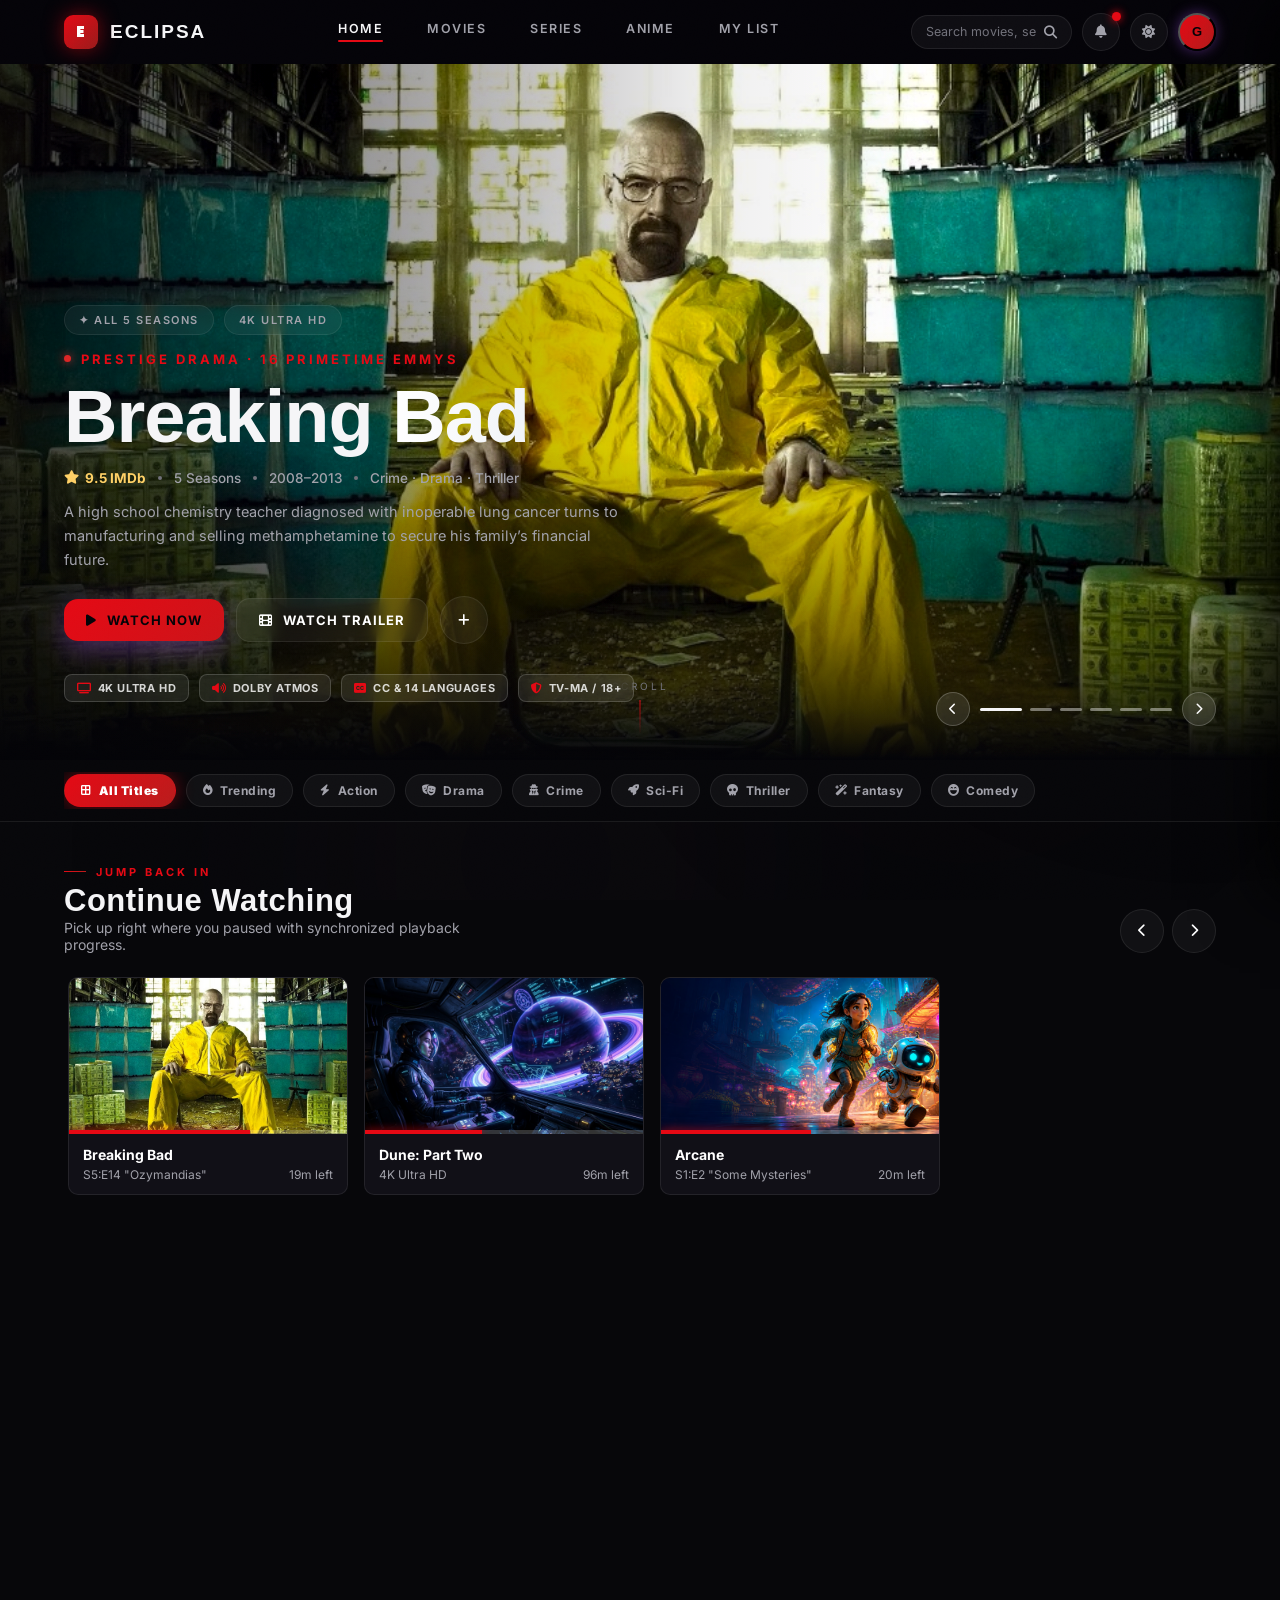
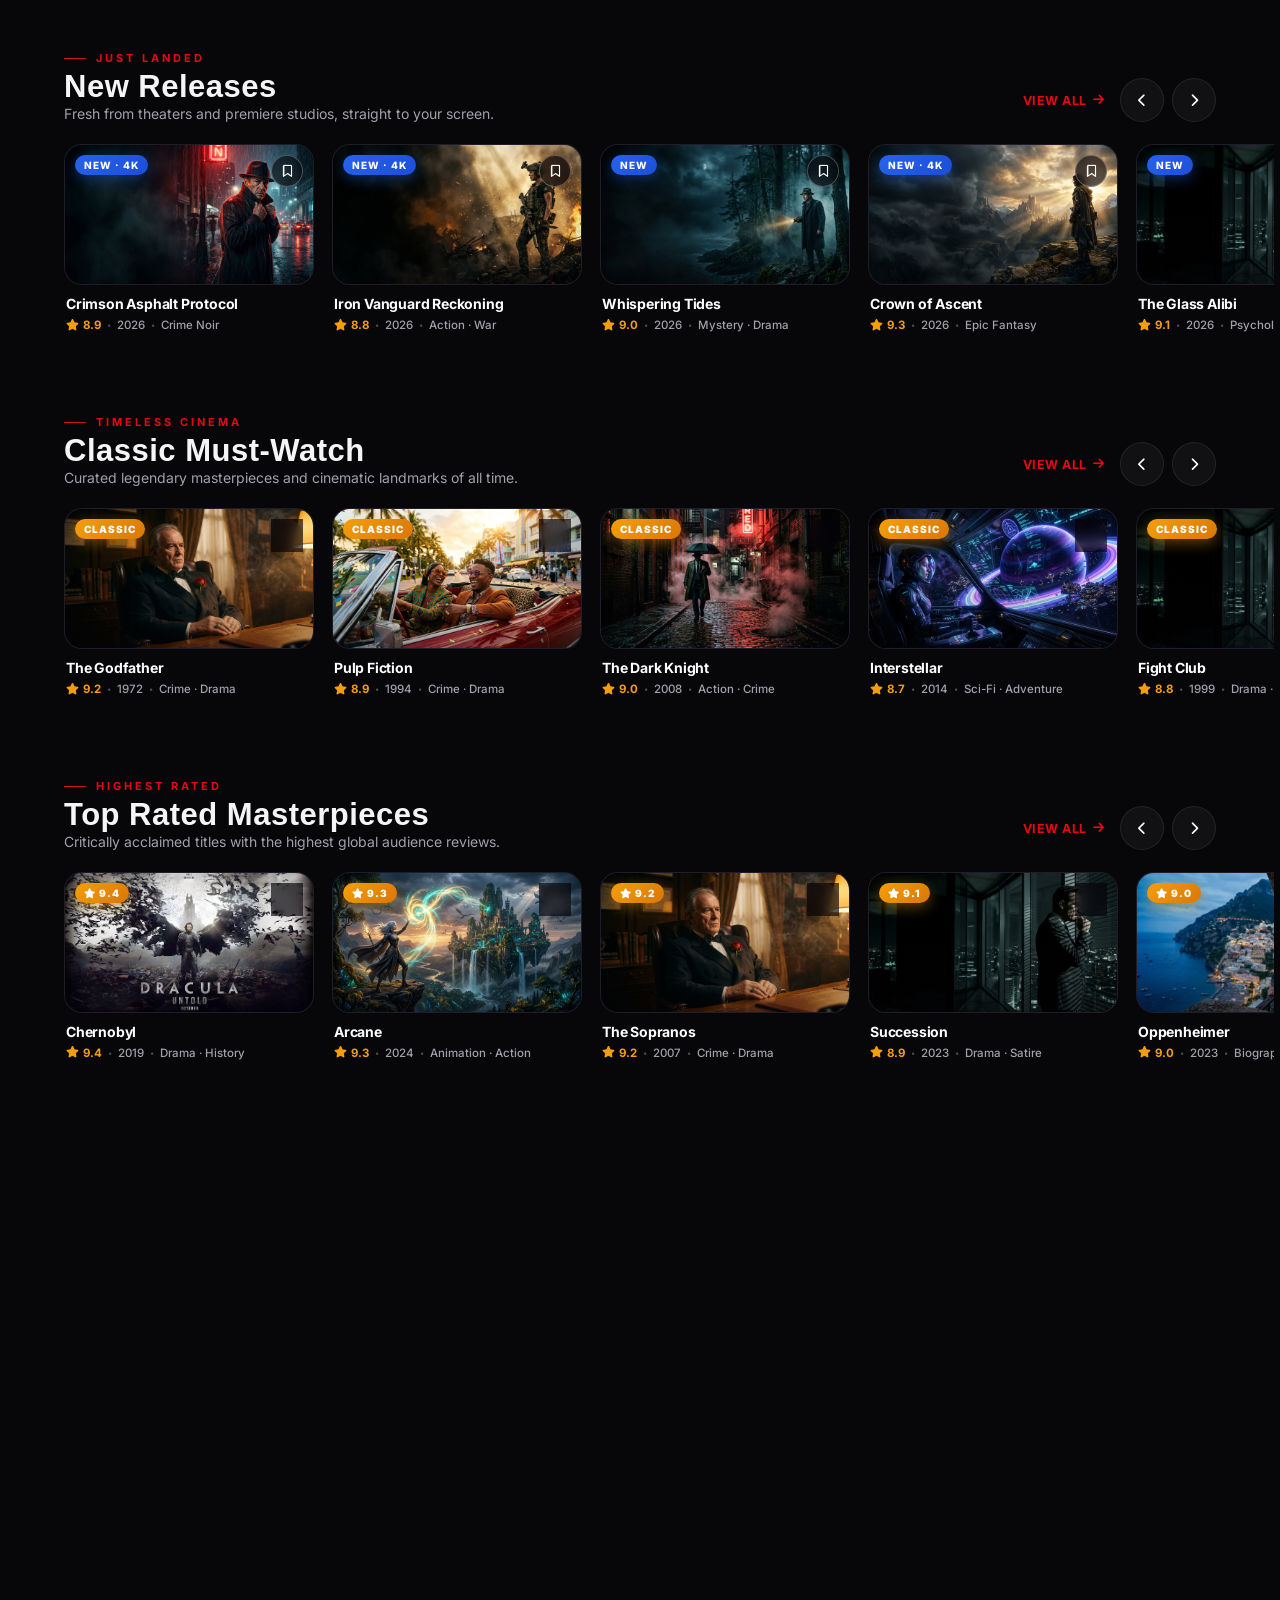
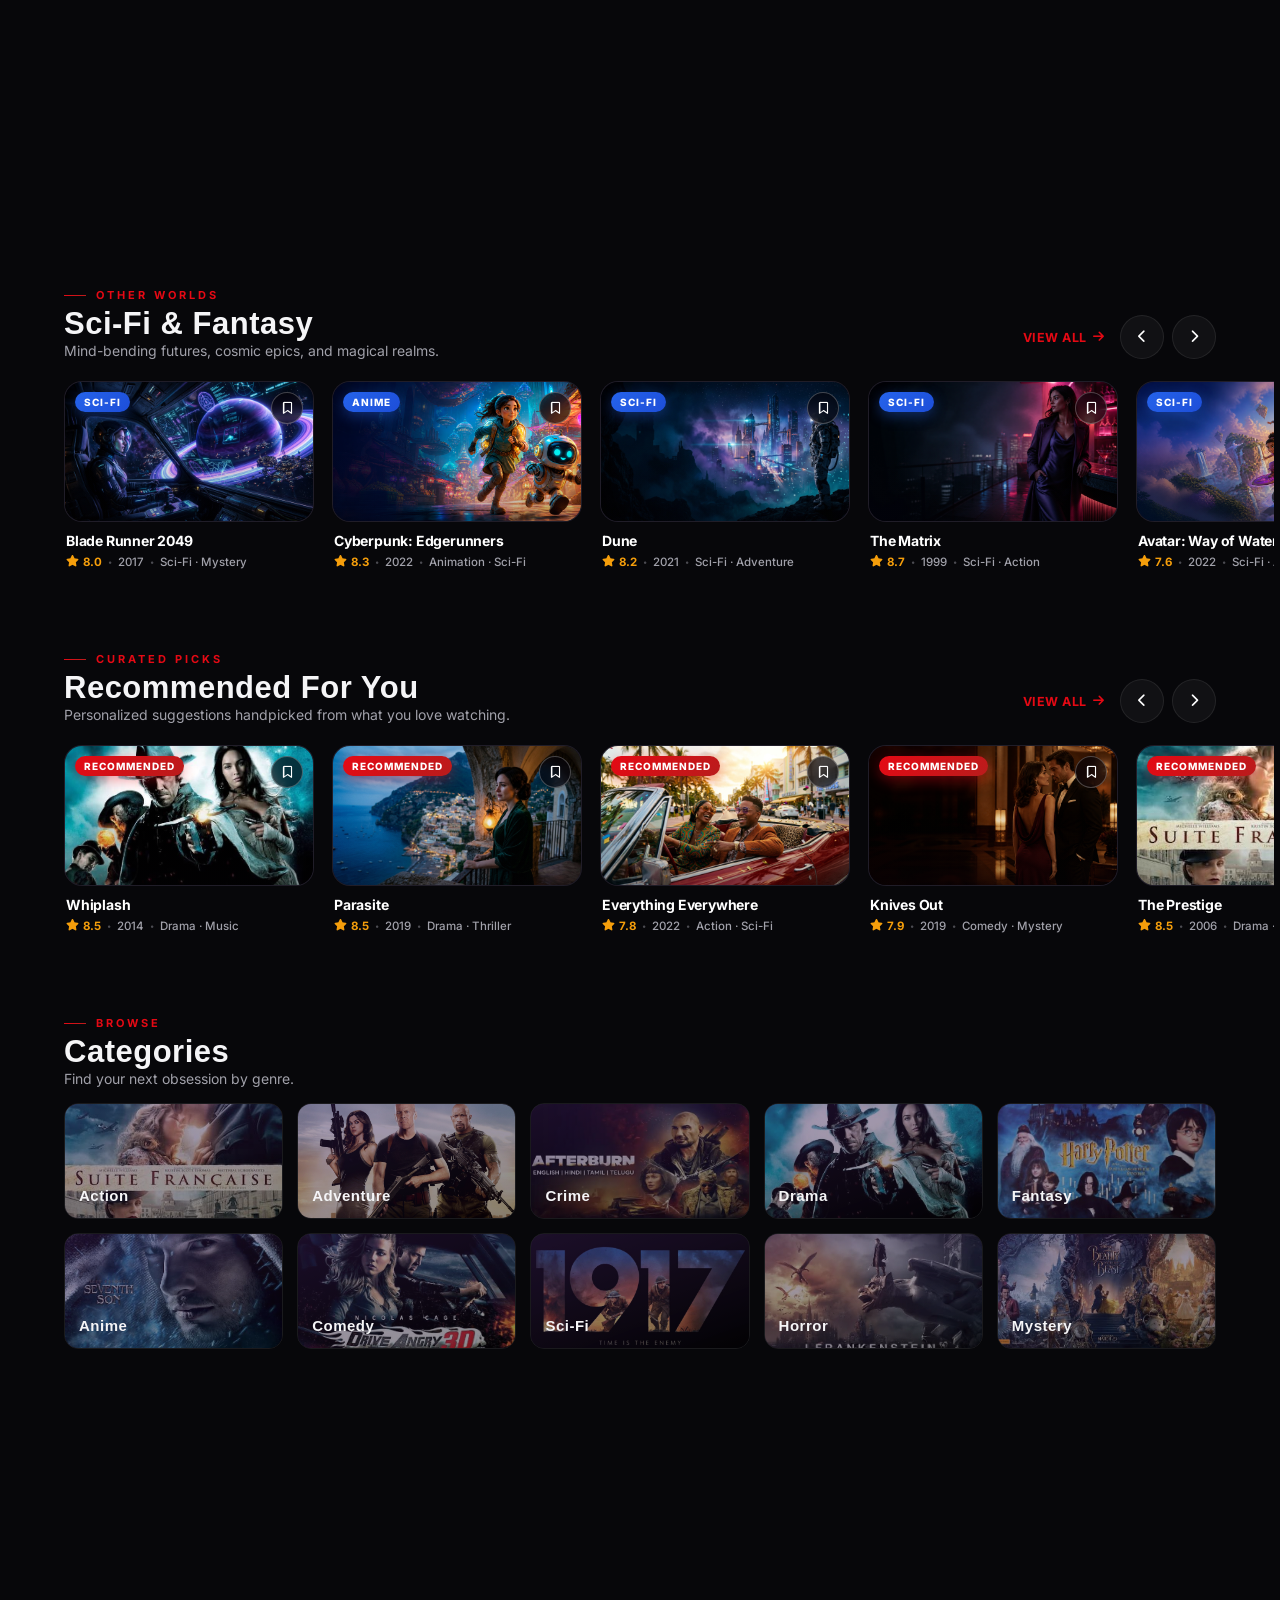
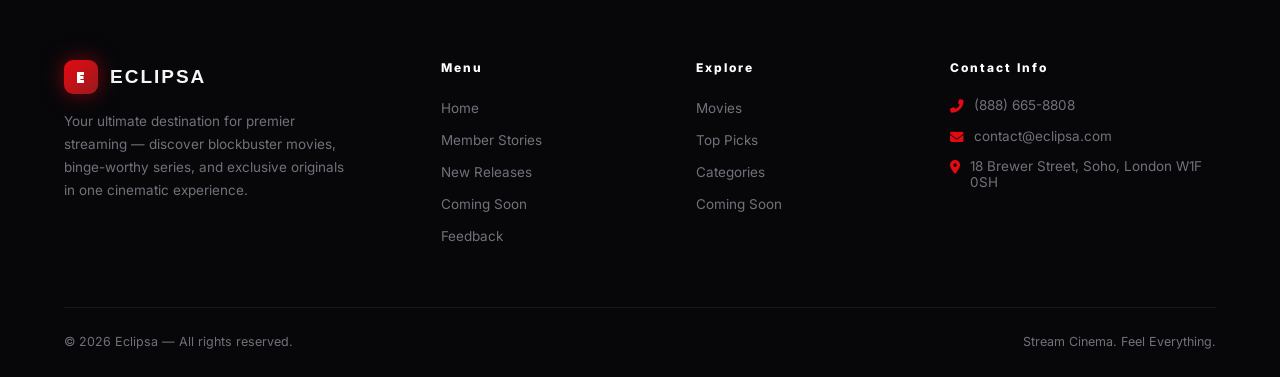
==== commit fa68a50b: "Add files via upload" ====
--- a/index.html
+++ b/index.html
@@ -7,12 +7,21 @@
 <link rel="stylesheet" href="style.css">
 <link rel="stylesheet" href="https://cdnjs.cloudflare.com/ajax/libs/font-awesome/6.5.1/css/all.min.css">
 <script>
-  // The first visit begins with account creation; signed-in members continue to the home page.
+  // Seamless guest browsing: initialize guest session if no user is saved
   try {
-    const savedUser = JSON.parse(localStorage.getItem('eclipsa_user') || 'null');
-    if (!savedUser || !savedUser.loggedIn) window.location.replace('signup.html');
+    let savedUser = JSON.parse(localStorage.getItem('eclipsa_user') || 'null');
+    if (!savedUser || !savedUser.loggedIn) {
+      savedUser = {
+        name: 'Guest Explorer',
+        email: 'guest@eclipsa.stream',
+        initial: 'G',
+        loggedIn: true,
+        isGuest: true
+      };
+      localStorage.setItem('eclipsa_user', JSON.stringify(savedUser));
+    }
   } catch (error) {
-    window.location.replace('signup.html');
+    console.error('Session init error', error);
   }
 </script>
 </head>
@@ -29,16 +38,17 @@
 
 <!-- ============ NAVBAR ============ -->
 <header class="navbar" id="navbar">
-  <a href="#" class="brand">
+  <a href="index.html" class="brand">
     <span class="mark">E</span>
     ECLIPSA
   </a>
 
   <nav class="nav-links">
-    <a href="#" class="active">Home</a>
+    <a href="index.html" class="active">Home</a>
     <a href="movies.html">Movies</a>
     <a href="series.html">Series</a>
     <a href="anime.html">Anime</a>
+    <a href="mylist.html">My List <span class="nav-count-badge" id="navMyListBadge">0</span></a>
   </nav>
 
   <div class="nav-actions">
@@ -49,7 +59,40 @@
       </div>
       <div class="search-results-dropdown" id="searchResultsDropdown" role="listbox"></div>
     </div>
-    <button class="icon-btn" aria-label="Notifications"><i class="fas fa-bell"></i><span class="ping"></span></button>
+    <div class="notification-wrap" id="notificationWrap">
+      <button class="icon-btn notif-btn" id="notifBtn" aria-label="Notifications" title="Notifications"><i class="fas fa-bell"></i><span class="ping" id="notifPing"></span></button>
+      <div class="notifications-dropdown" id="notificationsDropdown">
+        <div class="notif-header">
+          <h4>Notifications</h4>
+          <button type="button" class="notif-mark-read-btn" id="notifMarkReadBtn">Mark all as read</button>
+        </div>
+        <div class="notif-list" id="notifList">
+          <div class="notif-item">
+            <div class="notif-icon"><i class="fas fa-fire"></i></div>
+            <div class="notif-content">
+              <div class="notif-title">Arcane Season 2 is now streaming in 4K Ultra HD</div>
+              <div class="notif-time">2 hours ago</div>
+            </div>
+            <span class="notif-unread-dot"></span>
+          </div>
+          <div class="notif-item">
+            <div class="notif-icon"><i class="fas fa-film"></i></div>
+            <div class="notif-content">
+              <div class="notif-title">Dune: Part Two exclusive bonus clips added</div>
+              <div class="notif-time">5 hours ago</div>
+            </div>
+            <span class="notif-unread-dot"></span>
+          </div>
+          <div class="notif-item">
+            <div class="notif-icon"><i class="fas fa-sparkles"></i></div>
+            <div class="notif-content">
+              <div class="notif-title">Stranger Things 5 teaser is now ready to stream</div>
+              <div class="notif-time">1 day ago</div>
+            </div>
+          </div>
+        </div>
+      </div>
+    </div>
     <button class="icon-btn theme-toggle" type="button" aria-label="Switch to light theme" title="Switch theme"><i class="fas fa-sun"></i></button>
     
     <div class="user-menu-wrap" id="userMenuWrap">
@@ -60,8 +103,9 @@
           <div class="user-dropdown-name" id="userNameDisplay">User</div>
           <div class="user-dropdown-email" id="userEmailDisplay">user@example.com</div>
         </div>
-        <a href="#watchlist"><i class="fas fa-heart"></i> My Watchlist</a>
-        <a href="#settings"><i class="fas fa-sliders"></i> Account Settings</a>
+        <a href="mylist.html"><i class="fas fa-heart"></i> My Watchlist</a>
+        <a href="./settings.html"><i class="fas fa-sliders"></i> Account Settings</a>
+        <a href="./feedback.html"><i class="fas fa-comment-dots"></i> Feedback</a>
         <button type="button" class="signout-btn" id="signOutBtn"><i class="fas fa-right-from-bracket"></i> Sign Out</button>
       </div>
     </div>
@@ -149,6 +193,24 @@
   </div>
 </div>
 
+<!-- ============ CONTINUE WATCHING ============ -->
+<section id="continue-watching" class="wrap continue-watching-section">
+  <div class="section-head">
+    <div>
+      <span class="eyebrow">Jump Back In</span>
+      <h2>Continue Watching</h2>
+      <p>Pick up right where you paused with synchronized playback progress.</p>
+    </div>
+    <div class="rail-controls">
+      <button class="rail-btn" data-scroll="#continue-grid" data-dir="-1" aria-label="Scroll left"><i class="fas fa-chevron-left"></i></button>
+      <button class="rail-btn" data-scroll="#continue-grid" data-dir="1" aria-label="Scroll right"><i class="fas fa-chevron-right"></i></button>
+    </div>
+  </div>
+  <div class="continue-grid" id="continue-grid">
+    <!-- Populated dynamically by app.js -->
+  </div>
+</section>
+
 <!-- ============ 1. TRENDING NOW ============ -->
 <section id="trending" class="wrap reveal">
   <div class="section-head">
@@ -1006,115 +1068,6 @@
         <h5>Prisoners</h5>
         <div class="card-tags"><span class="star-rating"><i class="fas fa-star"></i> 8.2</span> <span class="sep">•</span> <span>2013</span> <span class="sep">•</span> <span>Crime · Drama</span></div>
       </div>
-  </div>
-</section>
-
-<!-- ============ 7. SCI-FI & FANTASY ============ -->
-<section id="scifi-fantasy" class="wrap reveal">
-  <div class="section-head">
-    <div>
-      <span class="eyebrow">Other Worlds</span>
-      <h2>Sci-Fi &amp; Fantasy</h2>
-      <p>Mind-bending futures, cosmic epics, and magical realms.</p>
-    </div>
-    <div class="section-actions">
-      <a href="#discovery" class="view-all-link">View All <i class="fas fa-arrow-right"></i></a>
-      <div class="rail-controls">
-        <button class="rail-btn" data-scroll="#scifi-row" data-dir="-1" aria-label="Scroll left"><i class="fas fa-chevron-left"></i></button>
-        <button class="rail-btn" data-scroll="#scifi-row" data-dir="1" aria-label="Scroll right"><i class="fas fa-chevron-right"></i></button>
-      </div>
-    </div>
-  </div>
-
-  <div class="row-scroller" id="scifi-row">
-    <div class="movie-card" data-ripple>
-      <div class="card-media">
-        <span class="card-badge blue">SCI-FI</span>
-        <img src="pictures/genre-scifi.jpg" alt="Blade Runner 2049" loading="lazy">
-        <div class="card-play"><i class="fas fa-play"></i></div>
-      </div>
-      <div class="card-info">
-        <h5>Blade Runner 2049</h5>
-        <div class="card-tags"><span class="star-rating"><i class="fas fa-star"></i> 8.0</span> <span class="sep">•</span> <span>2017</span> <span class="sep">•</span> <span>Sci-Fi · Mystery</span></div>
-      </div>
-    </div>
-    <div class="movie-card" data-ripple>
-      <div class="card-media">
-        <span class="card-badge blue">ANIME</span>
-        <img src="pictures/hero-neon-quest.png" alt="Cyberpunk: Edgerunners" loading="lazy">
-        <div class="card-play"><i class="fas fa-play"></i></div>
-      </div>
-      <div class="card-info">
-        <h5>Cyberpunk: Edgerunners</h5>
-        <div class="card-tags"><span class="star-rating"><i class="fas fa-star"></i> 8.3</span> <span class="sep">•</span> <span>2022</span> <span class="sep">•</span> <span>Animation · Sci-Fi</span></div>
-      </div>
-    </div>
-    <div class="movie-card" data-ripple>
-      <div class="card-media">
-        <span class="card-badge blue">SCI-FI</span>
-        <img src="pictures/hero-scifi-epic.jpg" alt="Dune" loading="lazy">
-        <div class="card-play"><i class="fas fa-play"></i></div>
-      </div>
-      <div class="card-info">
-        <h5>Dune</h5>
-        <div class="card-tags"><span class="star-rating"><i class="fas fa-star"></i> 8.2</span> <span class="sep">•</span> <span>2021</span> <span class="sep">•</span> <span>Sci-Fi · Adventure</span></div>
-      </div>
-    </div>
-    <div class="movie-card" data-ripple>
-      <div class="card-media">
-        <span class="card-badge blue">SCI-FI</span>
-        <img src="pictures/hero-after-dark.png" alt="The Matrix" loading="lazy">
-        <div class="card-play"><i class="fas fa-play"></i></div>
-      </div>
-      <div class="card-info">
-        <h5>The Matrix</h5>
-        <div class="card-tags"><span class="star-rating"><i class="fas fa-star"></i> 8.7</span> <span class="sep">•</span> <span>1999</span> <span class="sep">•</span> <span>Sci-Fi · Action</span></div>
-      </div>
-    </div>
-    <div class="movie-card" data-ripple>
-      <div class="card-media">
-        <span class="card-badge blue">SCI-FI</span>
-        <img src="pictures/hero-skybound.png" alt="Avatar: The Way of Water" loading="lazy">
-        <div class="card-play"><i class="fas fa-play"></i></div>
-      </div>
-      <div class="card-info">
-        <h5>Avatar: Way of Water</h5>
-        <div class="card-tags"><span class="star-rating"><i class="fas fa-star"></i> 7.6</span> <span class="sep">•</span> <span>2022</span> <span class="sep">•</span> <span>Sci-Fi · Action</span></div>
-      </div>
-    </div>
-    <div class="movie-card" data-ripple>
-      <div class="card-media">
-        <span class="card-badge blue">SCI-FI</span>
-        <img src="pictures/bar8.jpeg" alt="Foundation" loading="lazy">
-        <div class="card-play"><i class="fas fa-play"></i></div>
-      </div>
-      <div class="card-info">
-        <h5>Foundation</h5>
-        <div class="card-tags"><span class="star-rating"><i class="fas fa-star"></i> 7.6</span> <span class="sep">•</span> <span>2023</span> <span class="sep">•</span> <span>Sci-Fi · Drama</span></div>
-      </div>
-    </div>
-    <div class="movie-card" data-ripple>
-      <div class="card-media">
-        <span class="card-badge blue">FANTASY</span>
-        <img src="pictures/genre-fantasy.jpg" alt="Game of Thrones" loading="lazy">
-        <div class="card-play"><i class="fas fa-play"></i></div>
-      </div>
-      <div class="card-info">
-        <h5>Game of Thrones</h5>
-        <div class="card-tags"><span class="star-rating"><i class="fas fa-star"></i> 9.2</span> <span class="sep">•</span> <span>2019</span> <span class="sep">•</span> <span>Fantasy · Drama</span></div>
-      </div>
-    </div>
-    <div class="movie-card" data-ripple>
-      <div class="card-media">
-        <span class="card-badge blue">FANTASY</span>
-        <img src="pictures/hero-fantasy-quest.jpg" alt="Arcane" loading="lazy">
-        <div class="card-play"><i class="fas fa-play"></i></div>
-      </div>
-      <div class="card-info">
-        <h5>Arcane</h5>
-        <div class="card-tags"><span class="star-rating"><i class="fas fa-star"></i> 9.0</span> <span class="sep">•</span> <span>2024</span> <span class="sep">•</span> <span>Animation · Fantasy</span></div>
-      </div>
-    </div>
   </div>
 </section>
 
@@ -1142,24 +1095,6 @@
   </div>
 </section>
 
-<!-- ============ FEATURED COLLECTION ============ -->
-<section class="wrap reveal">
-  <div class="featured-split">
-    <div class="featured-media">
-      <div class="glow-ring"></div>
-      <img src="pictures/download1.jpg" alt="Featured collection still">
-    </div>
-    <div class="featured-text">
-      <h3 class="eyebrow">Featured Collection</h3>
-      <h2>The Independence Reel — Stories Made on Our Own Terms</h2>
-      <p>
-        Eclipsa gathers the boldest cinematic titles, series, and original releases in one exclusive collection — distinctive, atmospheric, and curated for true film lovers.
-      </p>
-      <button class="btn btn-primary" data-ripple><i class="fas fa-play"></i> Explore Collection</button>
-    </div>
-  </div>
-</section>
-
 <!-- ============ COMING SOON ============ -->
 <section id="coming-soon" class="wrap reveal">
   <div class="coming-soon">
@@ -1204,7 +1139,7 @@
 </section>
 
 <!-- ============ TESTIMONIALS ============ -->
-<section class="wrap reveal">
+<section id="testimonials" class="wrap reveal">
   <div class="section-head">
     <div>
       <span class="eyebrow">Loved by members</span>
@@ -1257,7 +1192,7 @@
       </div>
     </a>
 
-    <a href="javascript:void(0)" class="genre-card" data-ripple>
+    <a href="movies.html#scifi-fantasy" class="genre-card" data-ripple>
       <div class="genre-card-bg" style="background-image: url('pictures/genre-scifi.jpg');"></div>
       <div class="genre-card-overlay"></div>
       <div class="genre-card-content">
@@ -1271,7 +1206,7 @@
       </div>
     </a>
 
-    <a href="javascript:void(0)" class="genre-card" data-ripple>
+    <a href="movies.html#drama-thriller" class="genre-card" data-ripple>
       <div class="genre-card-bg" style="background-image: url('pictures/genre-thriller.jpg');"></div>
       <div class="genre-card-overlay"></div>
       <div class="genre-card-content">
@@ -1285,7 +1220,7 @@
       </div>
     </a>
 
-    <a href="javascript:void(0)" class="genre-card" data-ripple>
+    <a href="movies.html#drama-thriller" class="genre-card" data-ripple>
       <div class="genre-card-bg" style="background-image: url('pictures/genre-drama.jpg');"></div>
       <div class="genre-card-overlay"></div>
       <div class="genre-card-content">
@@ -1299,7 +1234,7 @@
       </div>
     </a>
 
-    <a href="javascript:void(0)" class="genre-card" data-ripple>
+    <a href="movies.html#comedy" class="genre-card" data-ripple>
       <div class="genre-card-bg" style="background-image: url('pictures/genre-comedy.jpg');"></div>
       <div class="genre-card-overlay"></div>
       <div class="genre-card-content">
@@ -1313,7 +1248,7 @@
       </div>
     </a>
 
-    <a href="javascript:void(0)" class="genre-card" data-ripple>
+    <a href="movies.html#fantasy-adventures" class="genre-card" data-ripple>
       <div class="genre-card-bg" style="background-image: url('pictures/genre-fantasy.jpg');"></div>
       <div class="genre-card-overlay"></div>
       <div class="genre-card-content">
@@ -1333,25 +1268,18 @@
 <footer class="site-footer">
   <div class="footer-grid">
     <div class="footer-col">
-      <a href="#" class="brand"><span class="mark">E</span>ECLIPSA</a>
+      <a href="index.html" class="brand"><span class="mark">E</span>ECLIPSA</a>
       <p class="footer-desc">Your ultimate destination for premier streaming — discover blockbuster movies, binge-worthy series, and exclusive originals in one cinematic experience.</p>
-      <div class="social-row">
-        <a href="#" aria-label="Facebook"><i class="fab fa-facebook-f"></i></a>
-        <a href="#" aria-label="Twitter"><i class="fab fa-twitter"></i></a>
-        <a href="#" aria-label="Google Plus"><i class="fab fa-google-plus-g"></i></a>
-        <a href="#" aria-label="YouTube"><i class="fab fa-youtube"></i></a>
-      </div>
     </div>
 
     <div class="footer-col">
       <h4>Menu</h4>
       <ul>
-        <li><a href="#">Home</a></li>
-        <li><a href="#">About</a></li>
+        <li><a href="index.html">Home</a></li>
+        <li><a href="#testimonials">Member Stories</a></li>
         <li><a href="#new-releases">New Releases</a></li>
-        <li><a href="#">News</a></li>
-        <li><a href="#">Merchandise</a></li>
-        <li><a href="#">Contact</a></li>
+        <li><a href="#coming-soon">Coming Soon</a></li>
+        <li><a href="./feedback.html">Feedback</a></li>
       </ul>
     </div>
 
@@ -1359,7 +1287,7 @@
       <h4>Explore</h4>
       <ul>
         <li><a href="movies.html">Movies</a></li>
-        <li><a href="#top-picks">Top Picks</a></li>
+        <li><a href="#top-rated">Top Picks</a></li>
         <li><a href="#categories">Categories</a></li>
         <li><a href="#coming-soon">Coming Soon</a></li>
       </ul>
@@ -1403,6 +1331,12 @@
   <span class="toast-text"></span>
 </div>
 
-<script src="home.js"></script>
+<script src="data.js"></script>
+<script src="player.js"></script>
+<script src="modal.js"></script>
+<script src="app.js"></script>
 </body>
 </html>
+
+
+
--- a/style.css
+++ b/style.css
@@ -1461,3 +1461,1351 @@
   .rail-controls, .scroll-cue { display: none !important; } 
   .watchlist-drawer { width: 100%; max-width: 100%; } 
 }
+
+
+/* =========================================================
+   CINEMA VIDEO PLAYER & DETAIL MODAL STYLES (PHASE 1)
+   ========================================================= */
+
+/* --- 1. FULLSCREEN CINEMA VIDEO PLAYER --- */
+.player-modal {
+  position: fixed;
+  inset: 0;
+  z-index: 99999;
+  background: #000;
+  display: flex;
+  align-items: center;
+  justify-content: center;
+  opacity: 0;
+  pointer-events: none;
+  transition: opacity .3s var(--ease-out);
+}
+.player-modal.is-open {
+  opacity: 1;
+  pointer-events: auto;
+}
+.player-container {
+  position: relative;
+  width: 100vw;
+  height: 100vh;
+  background: #000;
+  display: flex;
+  align-items: center;
+  justify-content: center;
+  overflow: hidden;
+  user-select: none;
+}
+video#eclipsaVideo {
+  width: 100%;
+  height: 100%;
+  object-fit: contain;
+  background: #000;
+  cursor: pointer;
+}
+
+/* Center Play Ripple Indicator */
+.player-center-play {
+  position: absolute;
+  width: 84px;
+  height: 84px;
+  border-radius: 50%;
+  background: rgba(229, 9, 20, 0.88);
+  color: #fff;
+  display: flex;
+  align-items: center;
+  justify-content: center;
+  font-size: 32px;
+  box-shadow: 0 0 35px rgba(229, 9, 20, 0.6);
+  pointer-events: auto;
+  cursor: pointer;
+  transition: transform .2s ease, opacity .2s ease;
+  z-index: 10;
+}
+.player-center-play i { margin-left: 5px; }
+.player-center-play:hover { transform: scale(1.1); }
+.player-center-play.is-hidden { opacity: 0; pointer-events: none; transform: scale(0.85); }
+
+/* Top Header Bar */
+.player-top-bar {
+  position: absolute;
+  top: 0;
+  left: 0;
+  right: 0;
+  padding: 24px 36px;
+  background: linear-gradient(to bottom, rgba(0,0,0,0.85) 0%, rgba(0,0,0,0.4) 60%, transparent 100%);
+  display: flex;
+  align-items: center;
+  gap: 20px;
+  z-index: 20;
+  transition: opacity .3s ease;
+}
+.player-top-bar.is-hidden { opacity: 0; pointer-events: none; }
+.player-close-btn {
+  width: 44px;
+  height: 44px;
+  border-radius: 50%;
+  background: rgba(255,255,255,0.12);
+  border: 1px solid rgba(255,255,255,0.18);
+  color: #fff;
+  display: flex;
+  align-items: center;
+  justify-content: center;
+  font-size: 18px;
+  cursor: pointer;
+  transition: all .2s ease;
+}
+.player-close-btn:hover {
+  background: var(--violet);
+  transform: scale(1.08);
+}
+.player-title-wrap { flex: 1; }
+.player-title {
+  font-size: 20px;
+  font-weight: 700;
+  color: #fff;
+  font-family: var(--font-display);
+  letter-spacing: .3px;
+}
+.player-subtitle {
+  font-size: 13px;
+  color: var(--ink-dim);
+  margin-top: 3px;
+}
+.badge-live-stream {
+  background: rgba(229, 9, 20, 0.25);
+  border: 1px solid rgba(229, 9, 20, 0.6);
+  color: #ff4d4d;
+  font-size: 11px;
+  font-weight: 700;
+  letter-spacing: 1px;
+  padding: 4px 10px;
+  border-radius: 20px;
+}
+
+/* Bottom Controls */
+.player-controls-wrap {
+  position: absolute;
+  bottom: 0;
+  left: 0;
+  right: 0;
+  padding: 16px 36px 28px;
+  background: linear-gradient(to top, rgba(0,0,0,0.92) 0%, rgba(0,0,0,0.65) 50%, transparent 100%);
+  z-index: 20;
+  transition: opacity .3s ease;
+}
+.player-controls-wrap.is-hidden { opacity: 0; pointer-events: none; }
+
+/* Timeline Scrubber */
+.player-timeline-wrapper {
+  position: relative;
+  padding: 10px 0;
+  cursor: pointer;
+}
+.timeline-hover-time {
+  position: absolute;
+  top: -22px;
+  transform: translateX(-50%);
+  background: rgba(17, 16, 23, 0.95);
+  border: 1px solid rgba(255,255,255,0.15);
+  color: #fff;
+  font-size: 11.5px;
+  font-weight: 600;
+  padding: 2px 7px;
+  border-radius: 4px;
+  opacity: 0;
+  pointer-events: none;
+  transition: opacity .15s ease;
+  white-space: nowrap;
+}
+.player-timeline {
+  position: relative;
+  height: 5px;
+  background: rgba(255,255,255,0.22);
+  border-radius: 4px;
+  transition: height .15s ease;
+}
+.player-timeline-wrapper:hover .player-timeline { height: 8px; }
+.timeline-buffer {
+  position: absolute;
+  top: 0;
+  left: 0;
+  height: 100%;
+  width: 0;
+  background: rgba(255,255,255,0.4);
+  border-radius: 4px;
+}
+.timeline-progress {
+  position: absolute;
+  top: 0;
+  left: 0;
+  height: 100%;
+  width: 0;
+  background: var(--violet);
+  border-radius: 4px;
+  box-shadow: 0 0 10px rgba(229, 9, 20, 0.6);
+}
+.timeline-thumb {
+  position: absolute;
+  right: -6px;
+  top: 50%;
+  transform: translateY(-50%) scale(0);
+  width: 14px;
+  height: 14px;
+  border-radius: 50%;
+  background: #fff;
+  box-shadow: 0 0 8px rgba(0,0,0,0.6);
+  transition: transform .15s ease;
+}
+.player-timeline-wrapper:hover .timeline-thumb { transform: translateY(-50%) scale(1); }
+
+/* Controls Buttons Row */
+.player-controls-row {
+  display: flex;
+  align-items: center;
+  justify-content: space-between;
+  margin-top: 10px;
+}
+.player-controls-left, .player-controls-right {
+  display: flex;
+  align-items: center;
+  gap: 16px;
+}
+.player-btn {
+  background: transparent;
+  border: none;
+  color: #fff;
+  font-size: 18px;
+  cursor: pointer;
+  padding: 8px;
+  border-radius: 50%;
+  display: inline-flex;
+  align-items: center;
+  justify-content: center;
+  position: relative;
+  transition: color .2s ease, transform .2s ease;
+}
+.player-btn:hover {
+  color: var(--violet);
+  transform: scale(1.12);
+}
+.player-btn.is-active { color: var(--violet); }
+.skip-pill {
+  position: absolute;
+  font-size: 9px;
+  font-weight: 700;
+  font-family: var(--font-display);
+}
+
+/* Volume Wrap */
+.player-volume-wrap {
+  display: flex;
+  align-items: center;
+  gap: 6px;
+}
+.volume-slider-bar {
+  width: 0;
+  overflow: hidden;
+  transition: width .25s ease;
+  display: flex;
+  align-items: center;
+}
+.player-volume-wrap:hover .volume-slider-bar { width: 75px; }
+.volume-slider-bar input[type="range"] {
+  width: 75px;
+  accent-color: var(--violet);
+  cursor: pointer;
+  height: 4px;
+}
+
+/* Time display */
+.player-time-display {
+  font-size: 13px;
+  font-weight: 500;
+  color: var(--ink-dim);
+  letter-spacing: .5px;
+  display: flex;
+  gap: 6px;
+}
+.player-time-display .sep { opacity: .5; }
+
+/* Speed Dropdown Menu */
+.player-speed-wrap { position: relative; }
+.player-speed-wrap .player-btn {
+  font-size: 13px;
+  font-weight: 700;
+  font-family: var(--font-display);
+  padding: 4px 8px;
+  border: 1px solid rgba(255,255,255,0.2);
+  border-radius: 6px;
+}
+.player-speed-dropdown {
+  position: absolute;
+  bottom: 46px;
+  right: 0;
+  background: rgba(17, 16, 23, 0.95);
+  backdrop-filter: blur(12px);
+  border: 1px solid rgba(255,255,255,0.15);
+  border-radius: 8px;
+  padding: 6px;
+  display: none;
+  flex-direction: column;
+  gap: 4px;
+  min-width: 130px;
+  box-shadow: 0 12px 30px rgba(0,0,0,0.7);
+  z-index: 30;
+}
+.player-speed-dropdown.is-open { display: flex; }
+.speed-option {
+  background: transparent;
+  border: none;
+  color: #fff;
+  font-size: 12.5px;
+  text-align: left;
+  padding: 6px 12px;
+  border-radius: 4px;
+  cursor: pointer;
+  transition: background .15s ease;
+}
+.speed-option:hover { background: rgba(255,255,255,0.1); }
+.speed-option.is-active { background: var(--violet); color: #fff; font-weight: 600; }
+
+/* --- 2. MOVIE & SERIES DETAIL QUICK-VIEW MODAL --- */
+.detail-modal-overlay {
+  position: fixed;
+  inset: 0;
+  z-index: 99990;
+  background: rgba(4, 4, 8, 0.85);
+  backdrop-filter: blur(14px);
+  display: flex;
+  align-items: center;
+  justify-content: center;
+  padding: 30px 20px;
+  opacity: 0;
+  pointer-events: none;
+  transition: opacity .28s var(--ease-out);
+}
+.detail-modal-overlay.is-open {
+  opacity: 1;
+  pointer-events: auto;
+}
+.detail-modal-container {
+  position: relative;
+  width: 100%;
+  max-width: 960px;
+  max-height: 88vh;
+  background: #111017;
+  border: 1px solid rgba(255,255,255,0.1);
+  border-radius: var(--radius-lg);
+  overflow-y: auto;
+  overflow-x: hidden;
+  box-shadow: 0 30px 80px rgba(0,0,0,0.85);
+  transform: scale(0.96) translateY(12px);
+  transition: transform .3s var(--ease-out);
+}
+.detail-modal-overlay.is-open .detail-modal-container {
+  transform: scale(1) translateY(0);
+}
+
+/* Custom Scrollbar for Modal */
+.detail-modal-container::-webkit-scrollbar { width: 8px; }
+.detail-modal-container::-webkit-scrollbar-track { background: rgba(0,0,0,0.2); }
+.detail-modal-container::-webkit-scrollbar-thumb { background: rgba(255,255,255,0.15); border-radius: 4px; }
+.detail-modal-container::-webkit-scrollbar-thumb:hover { background: var(--violet); }
+
+.detail-modal-close {
+  position: absolute;
+  top: 18px;
+  right: 18px;
+  width: 40px;
+  height: 40px;
+  border-radius: 50%;
+  background: rgba(17, 16, 23, 0.85);
+  border: 1px solid rgba(255,255,255,0.18);
+  color: #fff;
+  display: flex;
+  align-items: center;
+  justify-content: center;
+  font-size: 16px;
+  cursor: pointer;
+  z-index: 25;
+  transition: all .2s ease;
+}
+.detail-modal-close:hover {
+  background: var(--violet);
+  transform: scale(1.08);
+}
+
+/* Modal Hero Banner */
+.detail-hero-banner {
+  position: relative;
+  min-height: 400px;
+  display: flex;
+  align-items: flex-end;
+  padding: 40px 48px;
+  overflow: hidden;
+}
+.detail-banner-backdrop {
+  position: absolute;
+  inset: 0;
+  background-size: cover;
+  background-position: center 25%;
+  transition: transform 6s ease-out;
+}
+.detail-hero-banner:hover .detail-banner-backdrop { transform: scale(1.03); }
+.detail-banner-vignette {
+  position: absolute;
+  inset: 0;
+  background: 
+    linear-gradient(to top, #111017 5%, rgba(17, 16, 23, 0.75) 45%, rgba(17, 16, 23, 0.3) 100%),
+    linear-gradient(to right, rgba(17, 16, 23, 0.95) 10%, transparent 60%);
+}
+.detail-banner-content {
+  position: relative;
+  z-index: 10;
+  max-width: 640px;
+}
+.detail-kicker {
+  display: inline-block;
+  font-size: 12px;
+  font-weight: 700;
+  letter-spacing: 1.5px;
+  text-transform: uppercase;
+  color: var(--violet);
+  margin-bottom: 8px;
+}
+.detail-title {
+  font-size: clamp(32px, 5vw, 48px);
+  font-weight: 800;
+  font-family: var(--font-display);
+  line-height: 1.1;
+  color: #fff;
+  margin-bottom: 14px;
+}
+
+/* Badges Row */
+.detail-badge-row {
+  display: flex;
+  align-items: center;
+  flex-wrap: wrap;
+  gap: 12px;
+  margin-bottom: 22px;
+}
+.badge-match {
+  color: #46d369;
+  font-weight: 700;
+  font-size: 13.5px;
+}
+.badge-rating {
+  font-size: 13px;
+  font-weight: 600;
+  color: #facc15;
+  display: inline-flex;
+  align-items: center;
+  gap: 4px;
+}
+.badge-year, .badge-duration {
+  font-size: 13px;
+  color: var(--ink-dim);
+}
+.badge-age {
+  border: 1px solid rgba(255,255,255,0.3);
+  font-size: 11px;
+  font-weight: 600;
+  padding: 1px 6px;
+  border-radius: 3px;
+  color: #fff;
+}
+.badge-spec {
+  font-size: 11px;
+  background: rgba(255,255,255,0.08);
+  border: 1px solid rgba(255,255,255,0.12);
+  padding: 2px 7px;
+  border-radius: 4px;
+  color: #e2e8f0;
+}
+
+/* Action CTA Buttons */
+.detail-actions-row {
+  display: flex;
+  align-items: center;
+  gap: 14px;
+  flex-wrap: wrap;
+}
+.detail-play-btn {
+  background: var(--violet);
+  color: #fff;
+  padding: 12px 28px;
+  font-size: 15px;
+  font-weight: 700;
+  border-radius: var(--radius-sm);
+  display: inline-flex;
+  align-items: center;
+  gap: 10px;
+  box-shadow: 0 4px 20px rgba(229, 9, 20, 0.45);
+  cursor: pointer;
+  border: none;
+  transition: all .2s ease;
+}
+.detail-play-btn:hover {
+  background: #b91c1c;
+  transform: translateY(-2px);
+  box-shadow: 0 8px 25px rgba(229, 9, 20, 0.6);
+}
+.detail-trailer-btn {
+  background: rgba(255,255,255,0.12);
+  border: 1px solid rgba(255,255,255,0.22);
+  color: #fff;
+  padding: 12px 24px;
+  font-size: 15px;
+  font-weight: 600;
+  border-radius: var(--radius-sm);
+  display: inline-flex;
+  align-items: center;
+  gap: 8px;
+  cursor: pointer;
+  transition: all .2s ease;
+}
+.detail-trailer-btn:hover {
+  background: rgba(255,255,255,0.2);
+  transform: translateY(-2px);
+}
+.btn-circle-icon {
+  width: 44px;
+  height: 44px;
+  border-radius: 50%;
+  background: rgba(255,255,255,0.1);
+  border: 1px solid rgba(255,255,255,0.2);
+  color: #fff;
+  font-size: 16px;
+  display: inline-flex;
+  align-items: center;
+  justify-content: center;
+  cursor: pointer;
+  transition: all .2s ease;
+}
+.btn-circle-icon:hover {
+  background: rgba(255,255,255,0.2);
+  transform: scale(1.08);
+}
+.btn-circle-icon.is-bookmarked {
+  background: var(--violet);
+  border-color: var(--violet);
+}
+
+/* Modal Body Grid */
+.detail-body-content {
+  padding: 36px 48px 48px;
+}
+.detail-body-grid {
+  display: grid;
+  grid-template-columns: 1fr 300px;
+  gap: 48px;
+}
+.detail-synopsis {
+  font-size: 15.5px;
+  line-height: 1.65;
+  color: #e2e8f0;
+  margin-bottom: 32px;
+}
+
+/* Sidebar Metadata */
+.detail-sidebar-col {
+  display: flex;
+  flex-direction: column;
+  gap: 18px;
+}
+.detail-meta-group {
+  font-size: 13.5px;
+  line-height: 1.5;
+}
+.meta-label {
+  color: var(--ink-faint);
+  display: block;
+  font-weight: 600;
+  margin-bottom: 4px;
+  text-transform: uppercase;
+  font-size: 11px;
+  letter-spacing: 1px;
+}
+.meta-names, .meta-text {
+  color: #f1f5f9;
+}
+.meta-pills {
+  display: flex;
+  flex-wrap: wrap;
+  gap: 6px;
+}
+.meta-pill {
+  background: rgba(255,255,255,0.06);
+  border: 1px solid rgba(255,255,255,0.12);
+  padding: 3px 10px;
+  border-radius: 12px;
+  font-size: 12px;
+  color: #e2e8f0;
+}
+.maturity-badge-wrap {
+  display: flex;
+  align-items: flex-start;
+  gap: 10px;
+  margin-top: 4px;
+}
+.maturity-badge {
+  background: rgba(255,255,255,0.12);
+  border: 1px solid rgba(255,255,255,0.25);
+  font-size: 12px;
+  font-weight: 700;
+  padding: 2px 7px;
+  border-radius: 4px;
+}
+.maturity-desc {
+  font-size: 12px;
+  color: var(--ink-dim);
+}
+
+/* Interactive Episodes Section */
+.detail-episodes-section {
+  margin-top: 36px;
+  padding-top: 30px;
+  border-top: 1px solid var(--line);
+}
+.episodes-header {
+  display: flex;
+  align-items: center;
+  justify-content: space-between;
+  margin-bottom: 20px;
+}
+.episodes-header h3 {
+  font-size: 20px;
+  font-weight: 700;
+  color: #fff;
+  font-family: var(--font-display);
+}
+.season-select {
+  background: rgba(255,255,255,0.08);
+  border: 1px solid rgba(255,255,255,0.15);
+  color: #fff;
+  padding: 6px 14px;
+  border-radius: 6px;
+  font-size: 13px;
+  cursor: pointer;
+  outline: none;
+}
+.season-select option { background: #111017; color: #fff; }
+
+.episodes-list {
+  display: flex;
+  flex-direction: column;
+  gap: 14px;
+}
+.episode-card {
+  display: flex;
+  align-items: center;
+  gap: 18px;
+  padding: 14px 18px;
+  border-radius: var(--radius-sm);
+  background: rgba(255,255,255,0.03);
+  border: 1px solid rgba(255,255,255,0.06);
+  cursor: pointer;
+  transition: all .2s ease;
+}
+.episode-card:hover {
+  background: rgba(255,255,255,0.07);
+  border-color: rgba(229, 9, 20, 0.5);
+  transform: translateX(4px);
+}
+.ep-num {
+  font-size: 20px;
+  font-weight: 700;
+  color: var(--ink-faint);
+  width: 24px;
+  text-align: center;
+  font-family: var(--font-display);
+}
+.ep-thumb-wrap {
+  position: relative;
+  width: 130px;
+  height: 75px;
+  border-radius: 6px;
+  overflow: hidden;
+  flex-shrink: 0;
+  background: #000;
+}
+.ep-thumb-wrap img {
+  width: 100%;
+  height: 100%;
+  object-fit: cover;
+  transition: transform .3s ease;
+}
+.episode-card:hover .ep-thumb-wrap img { transform: scale(1.08); }
+.ep-play-overlay {
+  position: absolute;
+  inset: 0;
+  background: rgba(0,0,0,0.45);
+  display: flex;
+  align-items: center;
+  justify-content: center;
+  color: #fff;
+  font-size: 16px;
+  opacity: 0;
+  transition: opacity .2s ease;
+}
+.episode-card:hover .ep-play-overlay { opacity: 1; }
+.ep-info { flex: 1; }
+.ep-head {
+  display: flex;
+  align-items: center;
+  justify-content: space-between;
+  margin-bottom: 5px;
+}
+.ep-title {
+  font-size: 15px;
+  font-weight: 600;
+  color: #fff;
+}
+.ep-duration {
+  font-size: 12.5px;
+  color: var(--ink-dim);
+}
+.ep-desc {
+  font-size: 13px;
+  color: var(--ink-dim);
+  line-height: 1.45;
+  display: -webkit-box;
+  -webkit-line-clamp: 2;
+  -webkit-box-orient: vertical;
+  overflow: hidden;
+}
+
+/* Recommendations ("More Like This") */
+.detail-recommendations-section {
+  margin-top: 36px;
+  padding-top: 30px;
+  border-top: 1px solid var(--line);
+}
+.detail-recommendations-section h3 {
+  font-size: 20px;
+  font-weight: 700;
+  color: #fff;
+  font-family: var(--font-display);
+  margin-bottom: 18px;
+}
+.recommendations-grid {
+  display: grid;
+  grid-template-columns: repeat(4, 1fr);
+  gap: 16px;
+}
+.rec-card {
+  border-radius: var(--radius-sm);
+  overflow: hidden;
+  background: rgba(255,255,255,0.03);
+  border: 1px solid rgba(255,255,255,0.06);
+  cursor: pointer;
+  transition: all .25s ease;
+}
+.rec-card:hover {
+  transform: translateY(-5px);
+  border-color: rgba(229, 9, 20, 0.4);
+  box-shadow: 0 10px 25px rgba(0,0,0,0.5);
+}
+.rec-media {
+  position: relative;
+  aspect-ratio: 16/10;
+  background: #000;
+  overflow: hidden;
+}
+.rec-media img {
+  width: 100%;
+  height: 100%;
+  object-fit: cover;
+}
+.rec-play-overlay {
+  position: absolute;
+  inset: 0;
+  background: rgba(0,0,0,0.45);
+  display: flex;
+  align-items: center;
+  justify-content: center;
+  color: #fff;
+  opacity: 0;
+  transition: opacity .2s ease;
+}
+.rec-card:hover .rec-play-overlay { opacity: 1; }
+.rec-rating {
+  position: absolute;
+  top: 8px;
+  right: 8px;
+  background: rgba(0,0,0,0.7);
+  color: #facc15;
+  font-size: 11px;
+  font-weight: 700;
+  padding: 2px 6px;
+  border-radius: 4px;
+}
+.rec-info {
+  padding: 10px 12px;
+}
+.rec-info h6 {
+  font-size: 13.5px;
+  font-weight: 600;
+  color: #fff;
+  white-space: nowrap;
+  overflow: hidden;
+  text-overflow: ellipsis;
+}
+.rec-tags {
+  font-size: 11.5px;
+  color: var(--ink-dim);
+  margin-top: 3px;
+}
+
+/* Responsive Modal Adjustments */
+@media (max-width: 860px) {
+  .detail-body-grid { grid-template-columns: 1fr; gap: 28px; }
+  .detail-hero-banner { min-height: 320px; padding: 28px 24px; }
+  .detail-body-content { padding: 24px; }
+  .recommendations-grid { grid-template-columns: repeat(2, 1fr); }
+  .player-top-bar { padding: 16px 20px; }
+  .player-controls-wrap { padding: 12px 20px 20px; }
+}
+
+@media (max-width: 580px) {
+  .detail-modal-overlay { padding: 0; }
+  .detail-modal-container { max-height: 100vh; border-radius: 0; border: none; }
+  .detail-title { font-size: 26px; }
+  .detail-actions-row .detail-play-btn, .detail-actions-row .detail-trailer-btn { flex: 1; justify-content: center; }
+  .ep-thumb-wrap { width: 90px; height: 56px; }
+  .recommendations-grid { grid-template-columns: 1fr; }
+}
+
+
+/* =========================================================
+   PHASE 2 & MY LIST PAGE STYLES
+   ========================================================= */
+
+/* 1. Navbar Count Badge */
+.nav-count-badge {
+  background: var(--violet);
+  color: #fff;
+  font-size: 10px;
+  font-weight: 800;
+  padding: 1px 6px;
+  border-radius: 10px;
+  margin-left: 6px;
+  display: inline-flex;
+  align-items: center;
+  justify-content: center;
+  box-shadow: 0 0 8px rgba(229, 9, 20, 0.6);
+  vertical-align: middle;
+}
+.nav-count-badge.is-empty {
+  display: none;
+}
+
+/* 2. Interactive Notifications Center */
+.notification-wrap {
+  position: relative;
+}
+.notifications-dropdown {
+  position: absolute;
+  top: calc(100% + 12px);
+  right: 0;
+  width: 340px;
+  background: rgba(17, 16, 23, 0.98);
+  backdrop-filter: blur(16px);
+  border: 1px solid rgba(255, 255, 255, 0.12);
+  border-radius: var(--radius-md);
+  box-shadow: 0 20px 50px rgba(0, 0, 0, 0.85);
+  display: none;
+  flex-direction: column;
+  z-index: 1000;
+  overflow: hidden;
+  animation: fadeInDown 0.25s var(--ease-out);
+}
+.notifications-dropdown.is-open {
+  display: flex;
+}
+@keyframes fadeInDown {
+  from { opacity: 0; transform: translateY(-8px); }
+  to { opacity: 1; transform: translateY(0); }
+}
+.notif-header {
+  display: flex;
+  align-items: center;
+  justify-content: space-between;
+  padding: 14px 18px;
+  border-bottom: 1px solid var(--line);
+  background: rgba(255, 255, 255, 0.02);
+}
+.notif-header h4 {
+  font-size: 14px;
+  font-weight: 700;
+  color: #fff;
+  font-family: var(--font-display);
+}
+.notif-mark-read-btn {
+  background: transparent;
+  border: none;
+  color: var(--violet);
+  font-size: 11.5px;
+  font-weight: 600;
+  cursor: pointer;
+}
+.notif-mark-read-btn:hover {
+  text-decoration: underline;
+}
+.notif-list {
+  max-height: 320px;
+  overflow-y: auto;
+  display: flex;
+  flex-direction: column;
+}
+.notif-item {
+  display: flex;
+  gap: 12px;
+  padding: 12px 18px;
+  border-bottom: 1px solid rgba(255, 255, 255, 0.04);
+  cursor: pointer;
+  transition: background 0.15s ease;
+  position: relative;
+}
+.notif-item:hover {
+  background: rgba(255, 255, 255, 0.05);
+}
+.notif-icon {
+  width: 34px;
+  height: 34px;
+  border-radius: 50%;
+  background: rgba(229, 9, 20, 0.15);
+  color: var(--violet);
+  display: flex;
+  align-items: center;
+  justify-content: center;
+  font-size: 14px;
+  flex-shrink: 0;
+}
+.notif-content {
+  flex: 1;
+}
+.notif-title {
+  font-size: 13px;
+  font-weight: 600;
+  color: #fff;
+  line-height: 1.35;
+}
+.notif-time {
+  font-size: 11px;
+  color: var(--ink-faint);
+  margin-top: 3px;
+}
+.notif-unread-dot {
+  width: 7px;
+  height: 7px;
+  border-radius: 50%;
+  background: var(--violet);
+  align-self: center;
+  flex-shrink: 0;
+  box-shadow: 0 0 6px var(--violet);
+}
+
+/* 3. Continue Watching Section on Homepage */
+.continue-watching-section {
+  position: relative;
+  margin-top: 10px;
+  margin-bottom: 20px;
+}
+.continue-grid {
+  display: flex;
+  gap: 16px;
+  overflow-x: auto;
+  padding: 8px 4px 16px;
+  scrollbar-width: thin;
+}
+.continue-grid::-webkit-scrollbar {
+  height: 6px;
+}
+.continue-grid::-webkit-scrollbar-thumb {
+  background: rgba(255, 255, 255, 0.15);
+  border-radius: 3px;
+}
+.continue-card {
+  width: 280px;
+  flex-shrink: 0;
+  background: var(--bg-elev);
+  border: 1px solid rgba(255, 255, 255, 0.08);
+  border-radius: var(--radius-sm);
+  overflow: hidden;
+  cursor: pointer;
+  position: relative;
+  transition: all 0.25s var(--ease-out);
+}
+.continue-card:hover {
+  transform: translateY(-4px);
+  border-color: rgba(229, 9, 20, 0.5);
+  box-shadow: 0 12px 30px rgba(0, 0, 0, 0.6);
+}
+.continue-thumb-wrap {
+  position: relative;
+  aspect-ratio: 16/9;
+  background: #000;
+  overflow: hidden;
+}
+.continue-thumb-wrap img {
+  width: 100%;
+  height: 100%;
+  object-fit: cover;
+  transition: transform 0.3s ease;
+}
+.continue-card:hover .continue-thumb-wrap img {
+  transform: scale(1.05);
+}
+.continue-play-overlay {
+  position: absolute;
+  inset: 0;
+  background: rgba(0, 0, 0, 0.4);
+  display: flex;
+  align-items: center;
+  justify-content: center;
+  color: #fff;
+  font-size: 24px;
+  opacity: 0;
+  transition: opacity 0.2s ease;
+}
+.continue-card:hover .continue-play-overlay {
+  opacity: 1;
+}
+.continue-remove-btn {
+  position: absolute;
+  top: 8px;
+  right: 8px;
+  width: 26px;
+  height: 26px;
+  border-radius: 50%;
+  background: rgba(0, 0, 0, 0.7);
+  border: none;
+  color: #fff;
+  display: flex;
+  align-items: center;
+  justify-content: center;
+  font-size: 11px;
+  cursor: pointer;
+  opacity: 0;
+  transition: opacity 0.2s ease, background 0.2s ease;
+}
+.continue-card:hover .continue-remove-btn {
+  opacity: 1;
+}
+.continue-remove-btn:hover {
+  background: var(--violet);
+}
+.continue-progress-wrap {
+  position: absolute;
+  bottom: 0;
+  left: 0;
+  right: 0;
+  height: 4px;
+  background: rgba(255, 255, 255, 0.2);
+}
+.continue-progress-fill {
+  height: 100%;
+  background: var(--violet);
+  box-shadow: 0 0 8px rgba(229, 9, 20, 0.8);
+}
+.continue-info {
+  padding: 12px 14px;
+}
+.continue-title {
+  font-size: 14px;
+  font-weight: 700;
+  color: #fff;
+  white-space: nowrap;
+  overflow: hidden;
+  text-overflow: ellipsis;
+}
+.continue-meta {
+  font-size: 12px;
+  color: var(--ink-dim);
+  margin-top: 4px;
+  display: flex;
+  justify-content: space-between;
+}
+
+/* 4. Dedicated My List Page Styling */
+.mylist-page-hero {
+  position: relative;
+  padding: 120px 4% 30px;
+  max-width: var(--maxw);
+  margin: 0 auto;
+}
+.mylist-hero-content {
+  max-width: 720px;
+}
+.mylist-hero-content .eyebrow {
+  color: var(--violet);
+  font-size: 12px;
+  font-weight: 700;
+  letter-spacing: 2px;
+  text-transform: uppercase;
+}
+.mylist-hero-content h1 {
+  font-size: clamp(34px, 5vw, 52px);
+  font-weight: 800;
+  font-family: var(--font-display);
+  line-height: 1.1;
+  color: #fff;
+  margin: 10px 0 14px;
+}
+.mylist-hero-content p {
+  font-size: 15px;
+  color: var(--ink-dim);
+  line-height: 1.6;
+}
+
+/* Controls bar in My List & Catalog Pages */
+.catalog-toolbar {
+  max-width: var(--maxw);
+  margin: 0 auto 32px;
+  padding: 0 4%;
+  display: flex;
+  align-items: center;
+  justify-content: space-between;
+  flex-wrap: wrap;
+  gap: 16px;
+}
+.catalog-filter-tabs {
+  display: flex;
+  align-items: center;
+  gap: 10px;
+  flex-wrap: wrap;
+}
+.catalog-tab-btn {
+  background: rgba(255, 255, 255, 0.05);
+  border: 1px solid rgba(255, 255, 255, 0.1);
+  color: var(--ink-dim);
+  padding: 8px 18px;
+  border-radius: 20px;
+  font-size: 13.5px;
+  font-weight: 600;
+  cursor: pointer;
+  transition: all 0.2s ease;
+}
+.catalog-tab-btn:hover {
+  background: rgba(255, 255, 255, 0.1);
+  color: #fff;
+}
+.catalog-tab-btn.is-active {
+  background: var(--violet);
+  border-color: var(--violet);
+  color: #fff;
+  box-shadow: 0 0 15px rgba(229, 9, 20, 0.5);
+}
+.catalog-sort-wrap {
+  display: flex;
+  align-items: center;
+  gap: 12px;
+}
+.catalog-sort-select {
+  background: rgba(17, 16, 23, 0.95);
+  border: 1px solid rgba(255, 255, 255, 0.15);
+  color: #fff;
+  padding: 8px 16px;
+  border-radius: 8px;
+  font-size: 13px;
+  font-weight: 500;
+  outline: none;
+  cursor: pointer;
+}
+.catalog-clear-btn {
+  background: transparent;
+  border: 1px solid rgba(255, 255, 255, 0.15);
+  color: var(--ink-dim);
+  padding: 8px 14px;
+  border-radius: 8px;
+  font-size: 12.5px;
+  cursor: pointer;
+  transition: all 0.2s ease;
+}
+.catalog-clear-btn:hover {
+  border-color: var(--violet);
+  color: var(--violet);
+}
+
+/* My List Main Grid */
+.mylist-grid-section {
+  max-width: var(--maxw);
+  margin: 0 auto;
+  padding: 0 4% 80px;
+}
+.mylist-grid {
+  display: grid;
+  grid-template-columns: repeat(auto-fill, minmax(210px, 1fr));
+  gap: 22px;
+}
+.mylist-card {
+  background: var(--bg-elev);
+  border: 1px solid rgba(255, 255, 255, 0.08);
+  border-radius: var(--radius-sm);
+  overflow: hidden;
+  cursor: pointer;
+  position: relative;
+  transition: all 0.25s var(--ease-out);
+}
+.mylist-card:hover {
+  transform: translateY(-6px);
+  border-color: rgba(229, 9, 20, 0.5);
+  box-shadow: 0 14px 35px rgba(0, 0, 0, 0.6);
+}
+.mylist-card-media {
+  position: relative;
+  aspect-ratio: 2/3;
+  background: #000;
+  overflow: hidden;
+}
+.mylist-card-media img {
+  width: 100%;
+  height: 100%;
+  object-fit: cover;
+  object-position: center;
+  transition: transform 0.35s ease;
+}
+.mylist-card:hover .mylist-card-media img {
+  transform: scale(1.04);
+}
+.mylist-card-badge {
+  position: absolute;
+  top: 10px;
+  left: 10px;
+  background: rgba(0, 0, 0, 0.75);
+  border: 1px solid rgba(255, 255, 255, 0.2);
+  color: #fff;
+  font-size: 10.5px;
+  font-weight: 700;
+  letter-spacing: 0.5px;
+  padding: 2px 7px;
+  border-radius: 4px;
+}
+.mylist-card-delete-btn {
+  position: absolute;
+  top: 10px;
+  right: 10px;
+  width: 32px;
+  height: 32px;
+  border-radius: 50%;
+  background: rgba(0, 0, 0, 0.75);
+  border: 1px solid rgba(255, 255, 255, 0.2);
+  color: #fff;
+  display: flex;
+  align-items: center;
+  justify-content: center;
+  font-size: 13px;
+  cursor: pointer;
+  transition: all 0.2s ease;
+  z-index: 5;
+}
+.mylist-card-delete-btn:hover {
+  background: var(--violet);
+  transform: scale(1.1);
+}
+.mylist-card-play-overlay {
+  position: absolute;
+  inset: 0;
+  background: rgba(0, 0, 0, 0.4);
+  display: flex;
+  align-items: center;
+  justify-content: center;
+  color: #fff;
+  font-size: 28px;
+  opacity: 0;
+  transition: opacity 0.2s ease;
+}
+.mylist-card:hover .mylist-card-play-overlay {
+  opacity: 1;
+}
+.mylist-card-info {
+  padding: 14px 16px;
+}
+.mylist-card-title {
+  font-size: 15px;
+  font-weight: 700;
+  color: #fff;
+  display: -webkit-box;
+  -webkit-box-orient: vertical;
+  -webkit-line-clamp: 2;
+  white-space: normal;
+  overflow: hidden;
+  text-overflow: ellipsis;
+  min-height: 36px;
+}
+.mylist-card-tags {
+  font-size: 12.5px;
+  color: var(--ink-dim);
+  margin-top: 4px;
+  display: flex;
+  flex-wrap: wrap;
+  align-items: center;
+  gap: 6px;
+  row-gap: 4px;
+}
+.mylist-card-tags .star-rating,
+.mylist-card-tags .mylist-card-separator,
+.mylist-card-tags > span:not(.mylist-card-genres) { white-space: nowrap; flex: 0 0 auto; }
+.mylist-card-tags .mylist-card-genres { min-width: 0; flex: 1 1 80px; }
+
+/* Empty State */
+.mylist-empty-state {
+  text-align: center;
+  padding: 80px 20px;
+  background: rgba(255, 255, 255, 0.02);
+  border: 1px dashed rgba(255, 255, 255, 0.12);
+  border-radius: var(--radius-md);
+  margin: 20px 0;
+}
+.mylist-empty-icon {
+  width: 80px;
+  height: 80px;
+  border-radius: 50%;
+  background: rgba(229, 9, 20, 0.1);
+  color: var(--violet);
+  font-size: 32px;
+  display: inline-flex;
+  align-items: center;
+  justify-content: center;
+  margin-bottom: 20px;
+  box-shadow: 0 0 30px rgba(229, 9, 20, 0.25);
+}
+.mylist-empty-state h3 {
+  font-size: 24px;
+  font-weight: 800;
+  color: #fff;
+  font-family: var(--font-display);
+  margin-bottom: 8px;
+}
+.mylist-empty-state p {
+  font-size: 14.5px;
+  color: var(--ink-dim);
+  max-width: 440px;
+  margin: 0 auto 24px;
+  line-height: 1.55;
+}
+.mylist-empty-actions {
+  display: flex;
+  align-items: center;
+  justify-content: center;
+  gap: 14px;
+  flex-wrap: wrap;
+}
+
+/* Responsive adjustment for My List */
+@media (max-width: 768px) {
+  .mylist-grid {
+    grid-template-columns: repeat(2, 1fr);
+    gap: 12px;
+  }
+  .catalog-toolbar {
+    flex-direction: column;
+    align-items: stretch;
+  }
+  .catalog-filter-tabs {
+    overflow-x: auto;
+    padding-bottom: 8px;
+  }
+}
